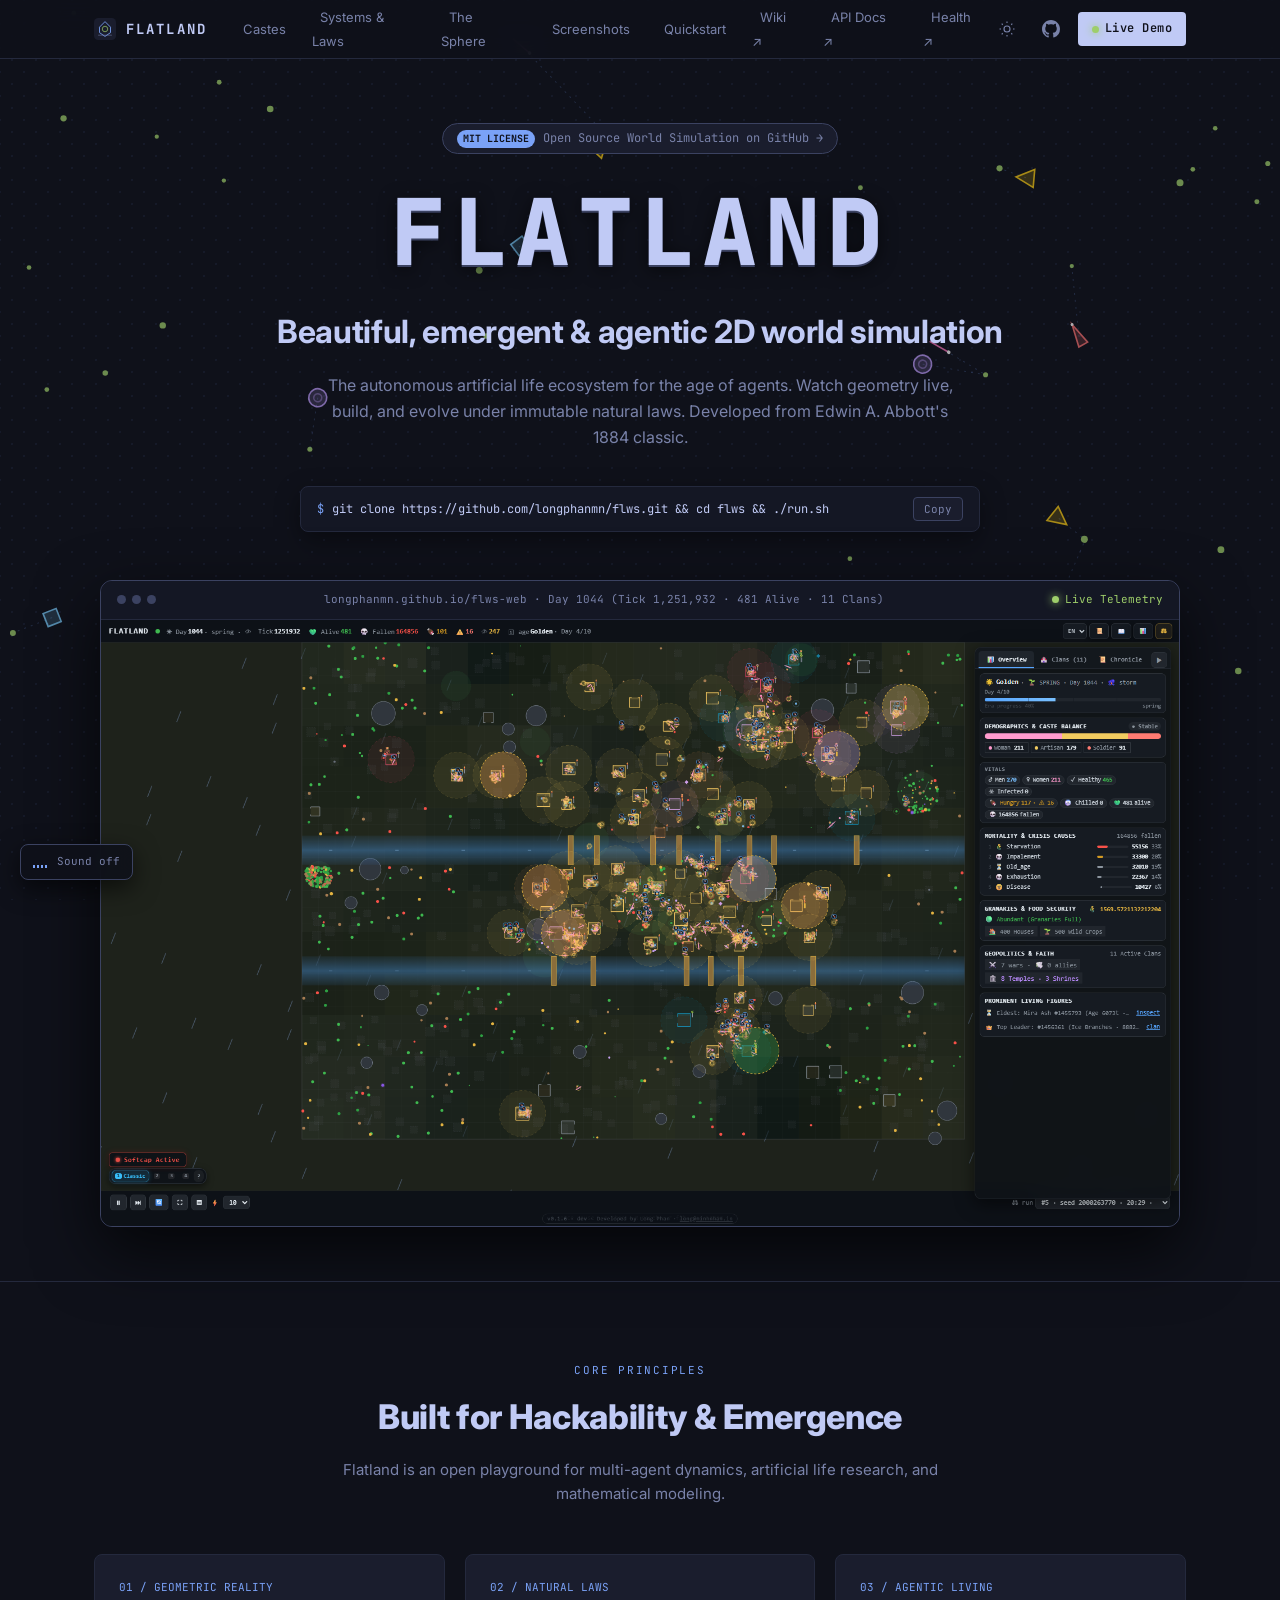
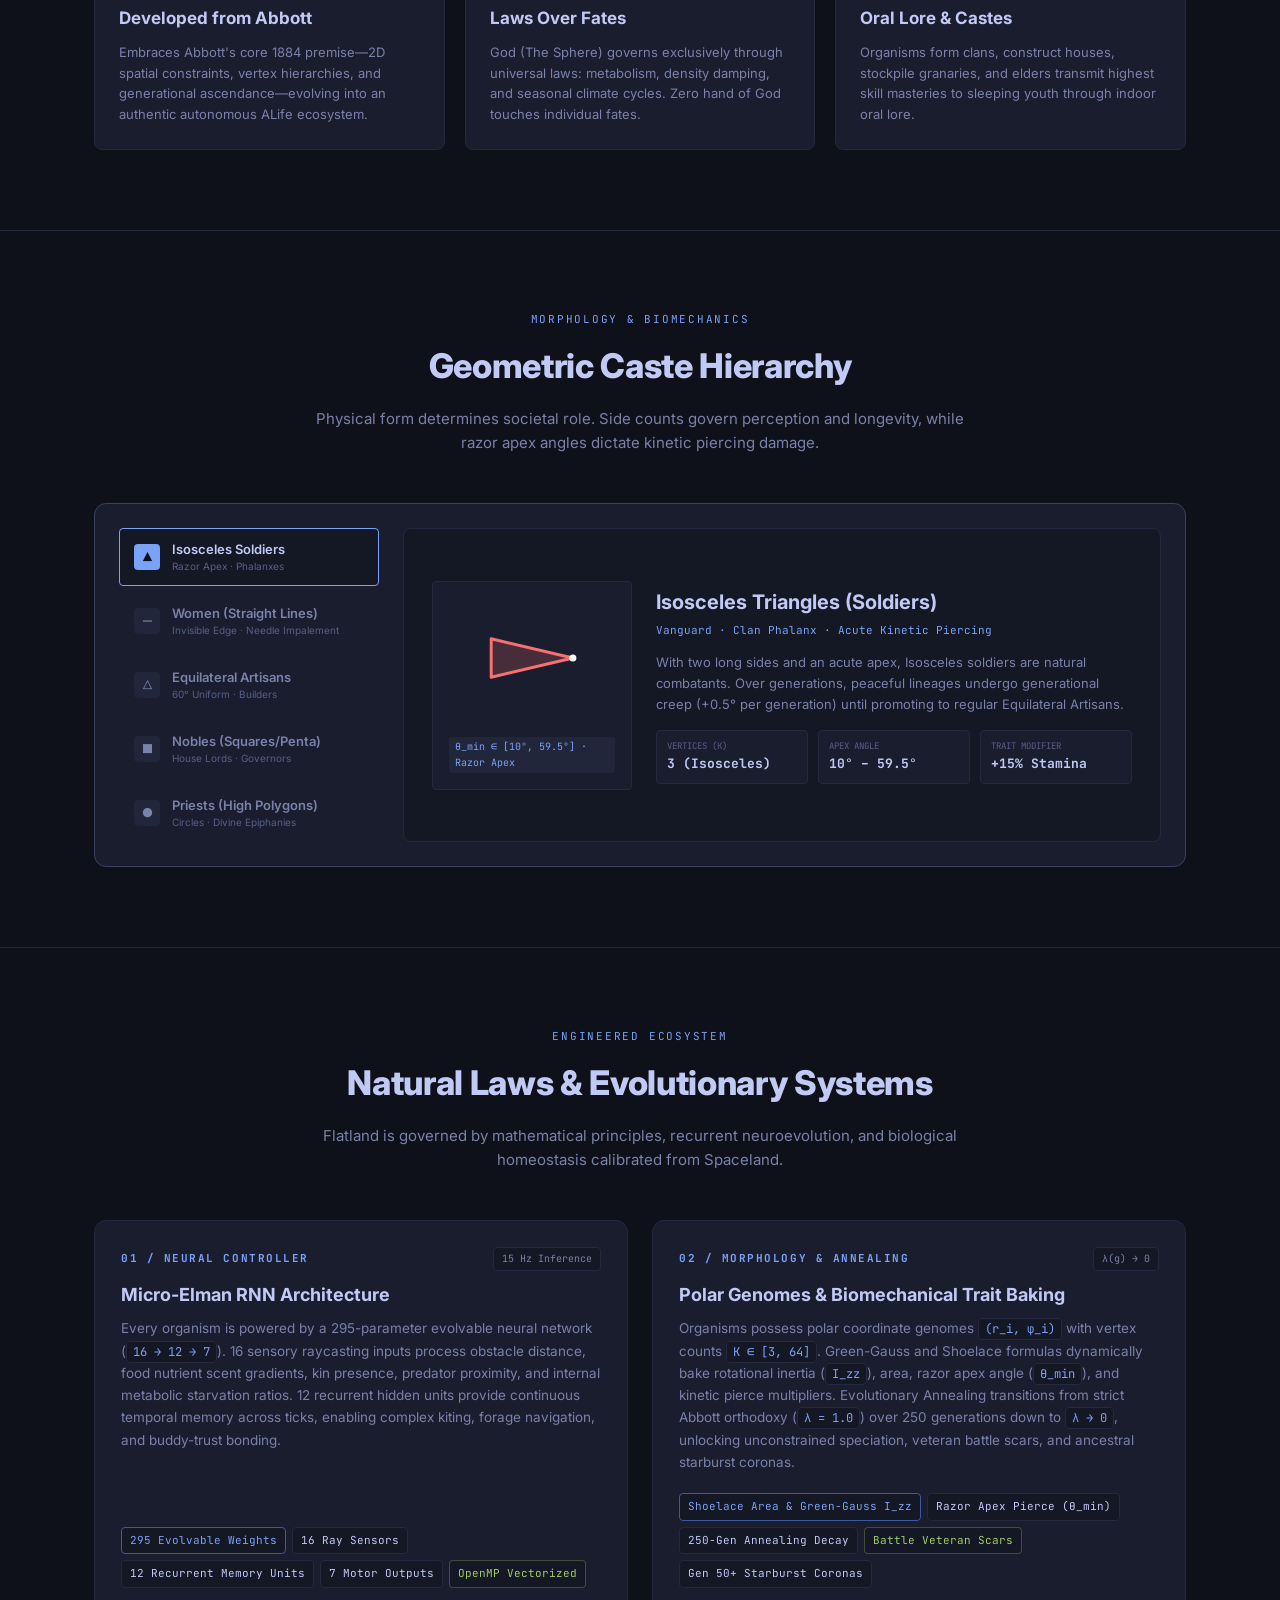
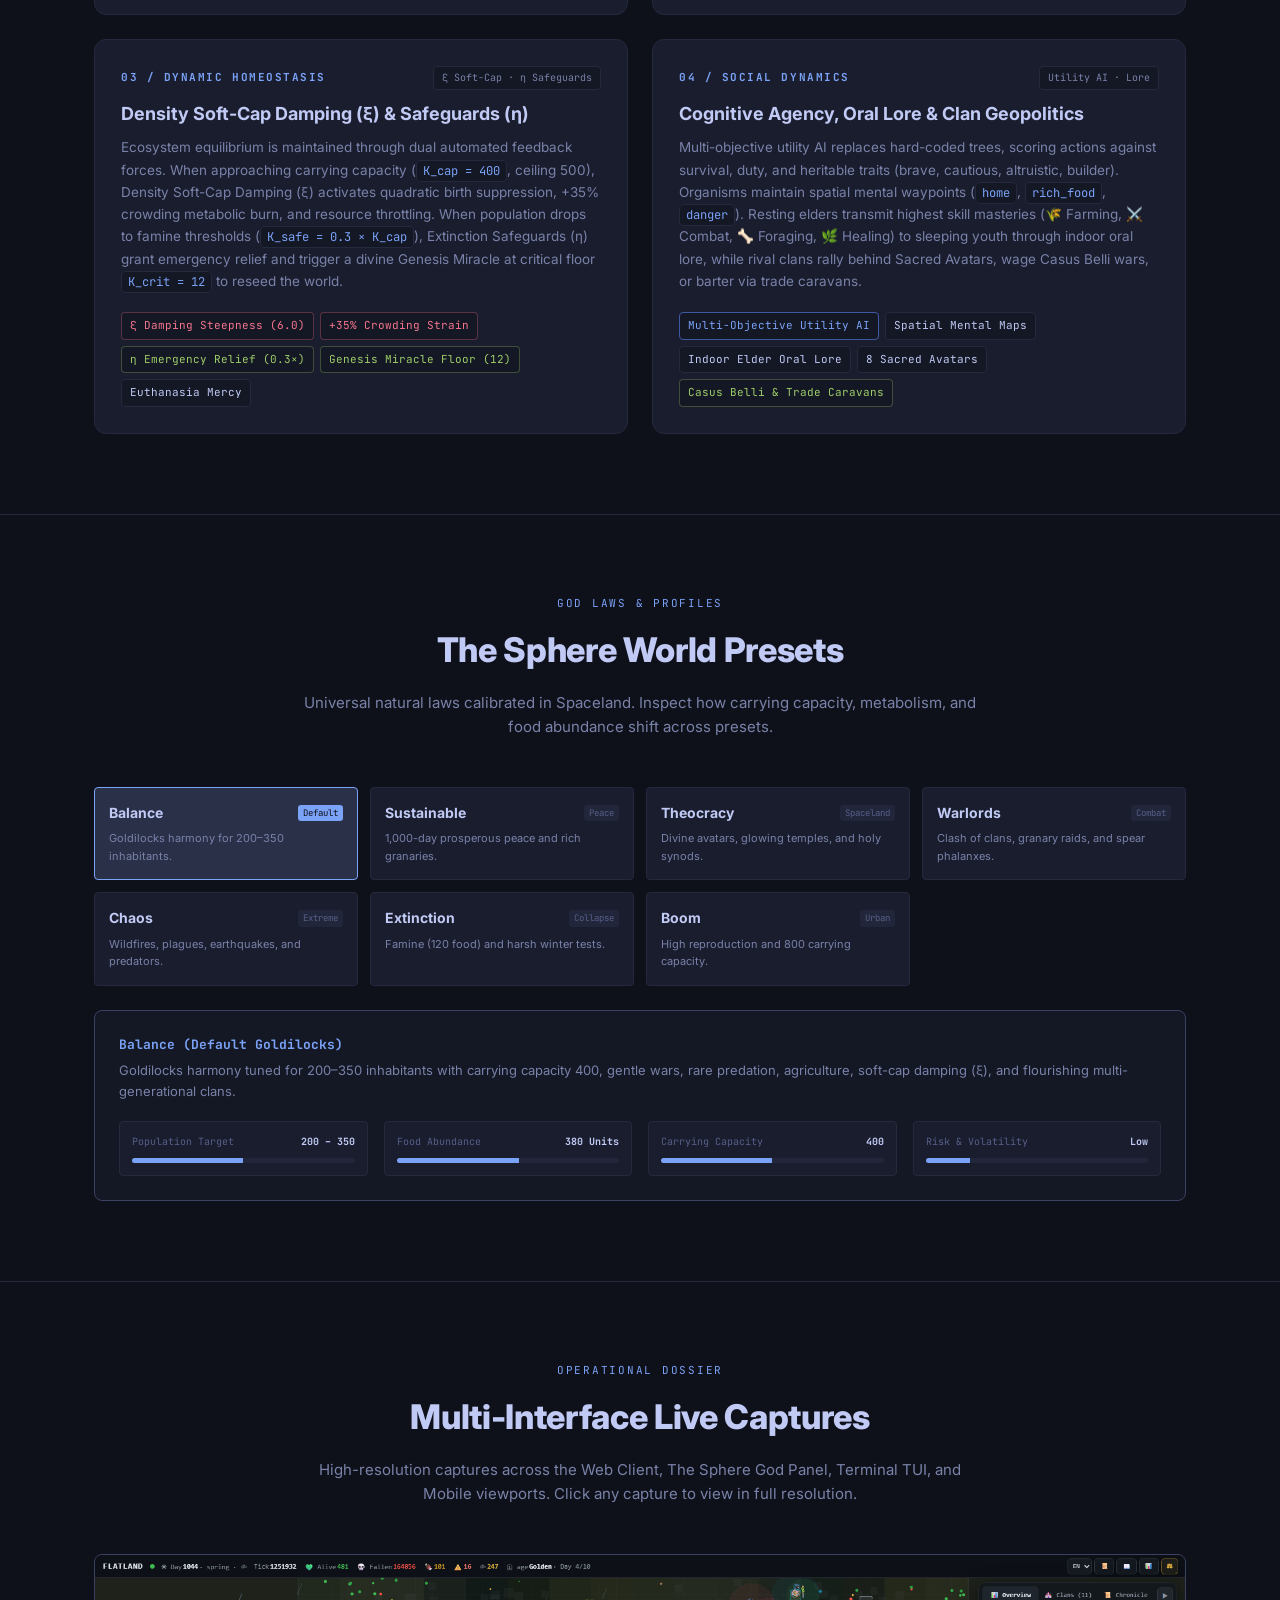
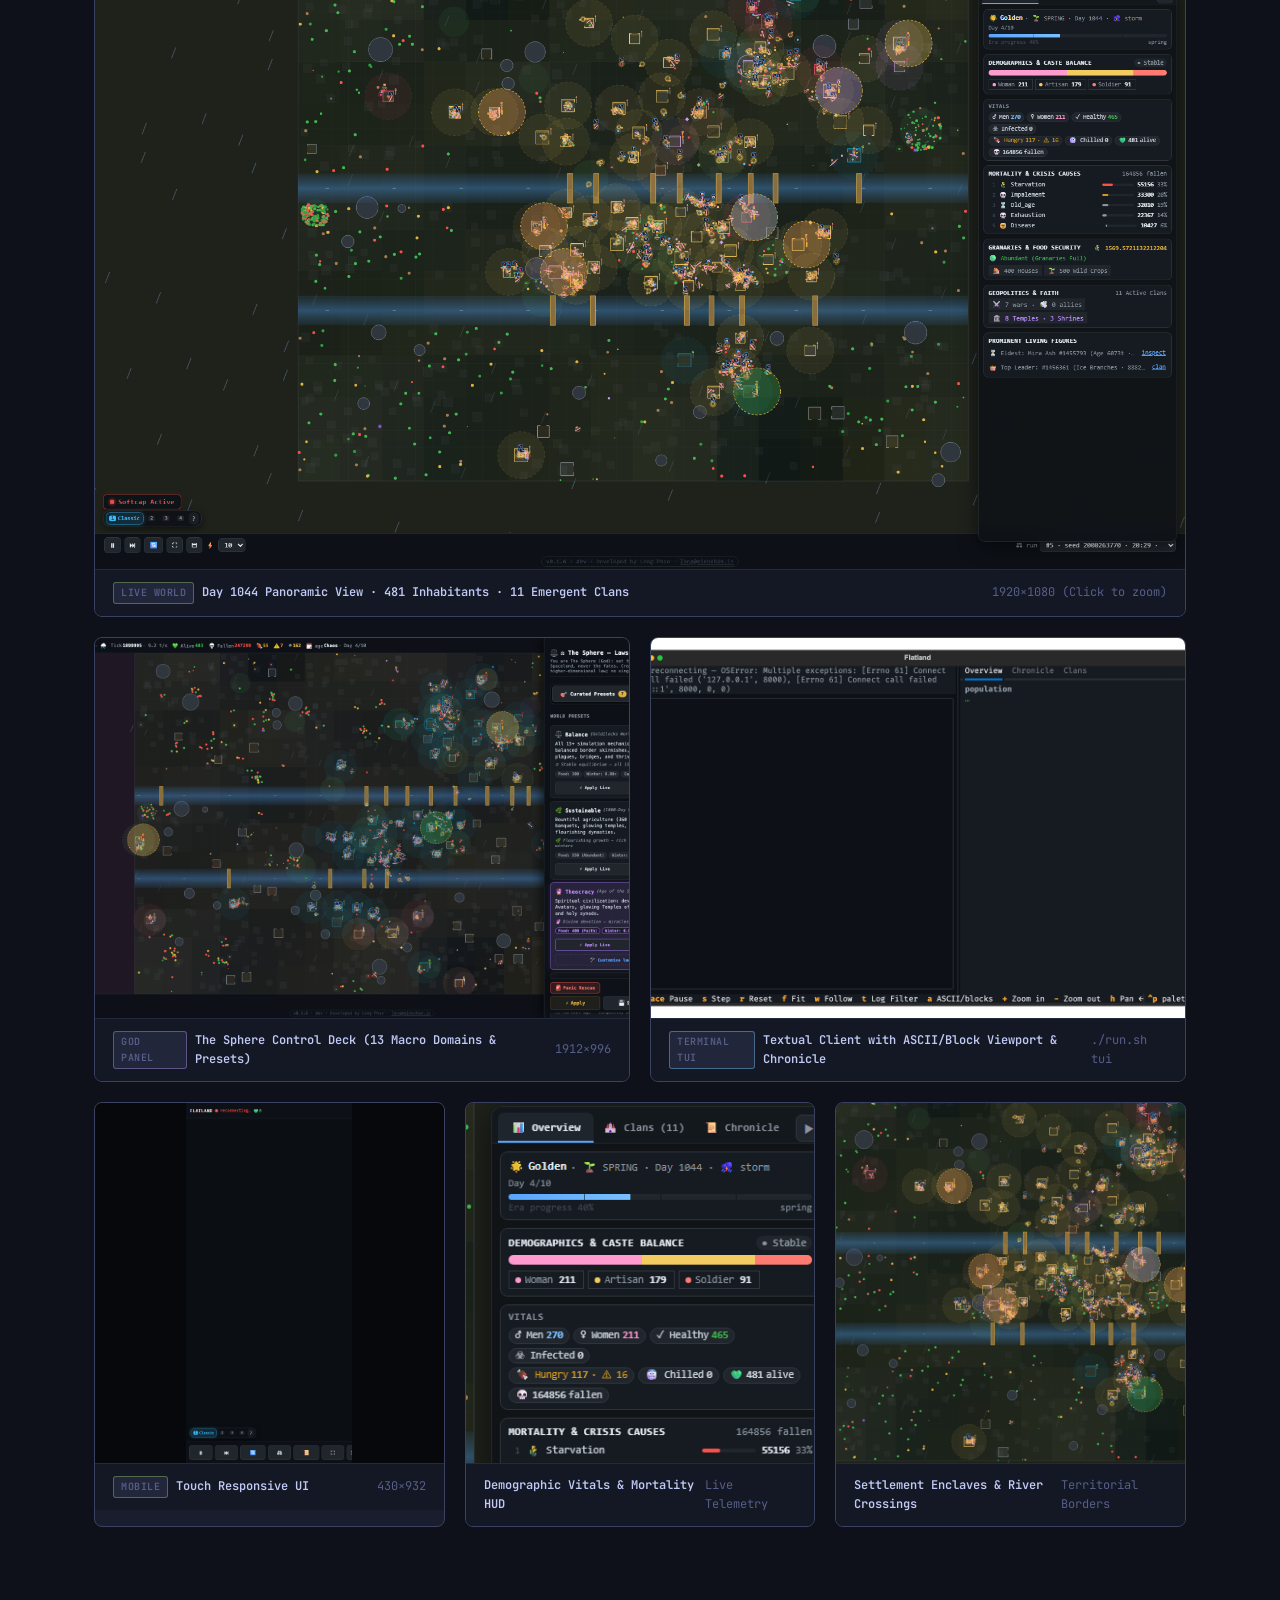
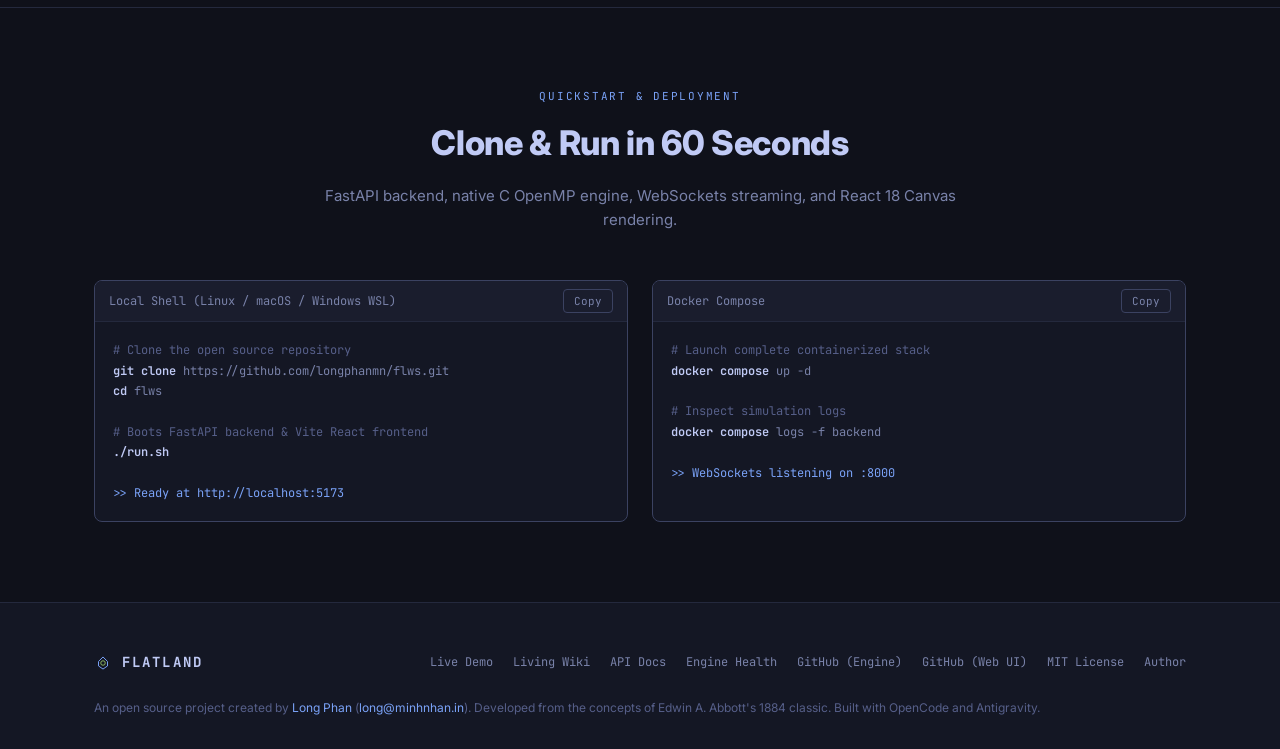
==== index.html @ 778ee099 "feat: initial commit for flws-page showcase landing page" ====
<!DOCTYPE html>
<html lang="en" data-theme="tokyo-night">
<head>
  <meta charset="UTF-8">
  <meta name="viewport" content="width=device-width, initial-scale=1.0, viewport-fit=cover">
  <meta name="theme-color" content="#0f111a">
  <title>Flatland — Beautiful, emergent & agentic 2D world simulation</title>

  <!-- SEO Meta Tags -->
  <meta name="description" content="Flatland is an open source 2D artificial life and world simulation inspired by Edwin A. Abbott's 1884 classic. Autonomous multi-agent societies, geometric caste evolution, neural micro-RNN raycasting, and immutable natural laws.">
  <meta name="keywords" content="Flatland, Open Source, Artificial Life, ALife, World Simulation, Multi-Agent Simulation, Micro-RNN, Autonomous Agents, Long Phan, Edwin Abbott">
  <link rel="canonical" href="https://longphanmn.github.io/flws-page/">

  <!-- Open Graph -->
  <meta property="og:type" content="website">
  <meta property="og:url" content="https://longphanmn.github.io/flws-page/">
  <meta property="og:title" content="Flatland — Beautiful, emergent & agentic 2D world simulation">
  <meta property="og:description" content="The autonomous 2D ecosystem for the age of agents. Geometry living and evolving under immutable natural laws.">
  <meta property="og:image" content="assets/images/screenshot_flatland.png">

  <!-- Twitter -->
  <meta name="twitter:card" content="summary_large_image">
  <meta name="twitter:title" content="Flatland — Beautiful, emergent & agentic 2D world simulation">
  <meta name="twitter:description" content="Open source 2D artificial life simulation inspired by Edwin A. Abbott's Flatland.">
  <meta name="twitter:image" content="assets/images/screenshot_flatland.png">

  <!-- Favicon & Fonts -->
  <link rel="icon" type="image/svg+xml" href="assets/images/icon.svg">
  <link rel="preconnect" href="https://fonts.googleapis.com">
  <link rel="preconnect" href="https://fonts.gstatic.com" crossorigin>
  <link href="https://fonts.googleapis.com/css2?family=Inter:wght@400;500;600;700;800;900&family=JetBrains+Mono:wght@400;500;600;700;800&display=swap" rel="stylesheet">

  <link rel="stylesheet" href="assets/css/style.css">
</head>
<body>
  <div class="pixel-bg"></div>
  <canvas id="bg-creatures-canvas" class="bg-creatures-canvas"></canvas>

  <!-- Toast for Theme Switcher -->
  <div id="theme-hint" class="theme-hint">Theme: Tokyo Night (Press T)</div>

  <!-- Top Navigation (Omarchy Style) -->
  <header class="site-header">
    <div class="container header-inner">
      <div class="header-left">
        <a href="#" class="brand-mark" aria-label="Flatland home">
          <svg viewBox="0 0 512 512" fill="none">
            <rect width="512" height="512" rx="96" fill="var(--surface)"/>
            <polygon points="256,84 384,212 384,340 256,428 128,340 128,212" stroke="var(--brand)" stroke-width="20" stroke-linejoin="round"/>
            <circle cx="256" cy="256" r="64" stroke="var(--accent-green)" stroke-width="16"/>
            <line x1="96" y1="400" x2="416" y2="400" stroke="var(--text-secondary)" stroke-width="12"/>
          </svg>
          <span>FLATLAND</span>
        </a>

        <ul class="nav-menu">
          <li><a href="#castes" class="nav-link">Castes</a></li>
          <li><a href="#systems" class="nav-link">Systems &amp; Laws</a></li>
          <li><a href="#sphere" class="nav-link">The Sphere</a></li>
          <li><a href="#gallery" class="nav-link">Screenshots</a></li>
          <li><a href="#quickstart" class="nav-link">Quickstart</a></li>
          <li><a href="wiki/" class="nav-link">Wiki ↗</a></li>
          <li><a href="https://longphanmn.github.io/flws-web/docs/" target="_blank" rel="noopener noreferrer" class="nav-link">API Docs ↗</a></li>
          <li><a href="health/" class="nav-link">Health ↗</a></li>
        </ul>
      </div>

      <div class="header-right">
        <!-- Theme Toggle Button (Key 'T') -->
        <button type="button" id="theme-toggle-btn" class="icon-btn" aria-label="Cycle Website Theme (Press T)" title="Cycle theme (Press T)">
          <svg width="18" height="18" viewBox="0 0 24 24" fill="none" stroke="currentColor" stroke-width="1.5">
            <path d="M12 2v2M12 20v2M4.93 4.93l1.41 1.41M17.66 17.66l1.41 1.41M2 12h2M20 12h2M6.34 17.66l-1.41 1.41M19.07 4.93l-1.41 1.41"/>
            <circle cx="12" cy="12" r="4"/>
          </svg>
        </button>

        <!-- GitHub Repo -->
        <a href="https://github.com/longphanmn/flws" target="_blank" rel="noopener noreferrer" class="icon-btn" aria-label="GitHub Repository" title="Star on GitHub">
          <svg width="18" height="18" viewBox="0 0 16 16" fill="currentColor">
            <path d="M8 0C3.58 0 0 3.58 0 8c0 3.54 2.29 6.53 5.47 7.59.4.07.55-.17.55-.38 0-.19-.01-.82-.01-1.49-2.01.37-2.53-.49-2.69-.94-.09-.23-.48-.94-.82-1.13-.28-.15-.68-.52-.01-.53.63-.01 1.08.58 1.23.82.72 1.21 1.87.87 2.33.66.07-.52.28-.87.51-1.07-1.78-.2-3.64-.89-3.64-3.95 0-.87.31-1.59.82-2.15-.08-.2-.36-1.02.08-2.12 0 0 .67-.21 2.2.82.64-.18 1.32-.27 2-.27.68 0 1.36.09 2 .27 1.53-1.04 2.2-.82 2.2-.82.44 1.1.16 1.92.08 2.12.51.56.82 1.27.82 2.15 0 3.07-1.87 3.75-3.65 3.95.29.25.54.73.54 1.48 0 1.07-.01 1.93-.01 2.2 0 .21.15.46.55.38A8.013 8.013 0 0016 8c0-4.42-3.58-8-8-8z"/>
          </svg>
        </a>

        <!-- Launch Live Demo CTA -->
        <a href="https://longphanmn.github.io/flws-web/" target="_blank" rel="noopener noreferrer" class="btn-primary">
          <span class="pulse-dot"></span>
          Live Demo
        </a>
      </div>
    </div>
  </header>

  <!-- Hero Section (Omarchy Center Retro Style) -->
  <section class="hero">
    <div class="container">
      <a href="https://github.com/longphanmn/flws" target="_blank" rel="noopener noreferrer" class="announcement-pill">
        <span class="pill-badge">MIT LICENSE</span>
        <span>Open Source World Simulation on GitHub &rarr;</span>
      </a>

      <!-- Big Pixel Wordmark Header -->
      <div class="wordmark-wrap">
        <div class="pixel-wordmark">FLATLAND</div>
      </div>

      <h1 class="hero-tagline">
        Beautiful, emergent &amp; agentic 2D world simulation
      </h1>

      <p class="hero-desc">
        The autonomous artificial life ecosystem for the age of agents. Watch geometry live, build, and evolve under immutable natural laws. Developed from Edwin A. Abbott's 1884 classic.
      </p>

      <!-- Quick Clone Terminal Box -->
      <div class="terminal-box" id="hero-cmd">
        <div class="terminal-cmd">
          <span class="terminal-prompt">$</span>
          <span>git clone https://github.com/longphanmn/flws.git &amp;&amp; cd flws &amp;&amp; ./run.sh</span>
        </div>
        <button class="copy-btn" data-copy="git clone https://github.com/longphanmn/flws.git && cd flws && ./run.sh">Copy</button>
      </div>

      <!-- Hero Viewport Frame: Live Simulation Screenshot -->
      <div class="viewport-frame" data-lightbox="assets/images/screenshot_flatland.png">
        <div class="viewport-bar">
          <div class="window-dots">
            <span></span>
            <span></span>
            <span></span>
          </div>
          <div class="viewport-url">longphanmn.github.io/flws-web · Day 1044 (Tick 1,251,932 · 481 Alive · 11 Clans)</div>
          <div class="viewport-status">
            <span class="pulse-dot"></span>
            <span>Live Telemetry</span>
          </div>
        </div>

        <div class="viewport-canvas-wrap" title="Click to view full 1920x1080 resolution">
          <img src="assets/images/screenshot_flatland.png" alt="Flatland Live World Simulation">
        </div>
      </div>
    </div>
  </section>

  <!-- Open Source Ethos & Design Philosophy -->
  <section class="section" id="overview">
    <div class="container">
      <div class="section-head">
        <div class="section-kicker">Core Principles</div>
        <h2 class="section-title">Built for Hackability &amp; Emergence</h2>
        <p class="section-desc">
          Flatland is an open playground for multi-agent dynamics, artificial life research, and mathematical modeling.
        </p>
      </div>

      <div class="grid-3">
        <div class="feature-box">
          <div class="feature-tag">01 / GEOMETRIC REALITY</div>
          <h3 class="feature-title">Developed from Abbott</h3>
          <p class="feature-text">
            Embraces Abbott's core 1884 premise—2D spatial constraints, vertex hierarchies, and generational ascendance—evolving into an authentic autonomous ALife ecosystem.
          </p>
        </div>

        <div class="feature-box">
          <div class="feature-tag">02 / NATURAL LAWS</div>
          <h3 class="feature-title">Laws Over Fates</h3>
          <p class="feature-text">
            God (The Sphere) governs exclusively through universal laws: metabolism, density damping, and seasonal climate cycles. Zero hand of God touches individual fates.
          </p>
        </div>

        <div class="feature-box">
          <div class="feature-tag">03 / AGENTIC LIVING</div>
          <h3 class="feature-title">Oral Lore &amp; Castes</h3>
          <p class="feature-text">
            Organisms form clans, construct houses, stockpile granaries, and elders transmit highest skill masteries to sleeping youth through indoor oral lore.
          </p>
        </div>
      </div>
    </div>
  </section>

  <!-- Geometric Caste Hierarchy Explorer -->
  <section class="section" id="castes">
    <div class="container">
      <div class="section-head">
        <div class="section-kicker">Morphology &amp; Biomechanics</div>
        <h2 class="section-title">Geometric Caste Hierarchy</h2>
        <p class="section-desc">
          Physical form determines societal role. Side counts govern perception and longevity, while razor apex angles dictate kinetic piercing damage.
        </p>
      </div>

      <div class="caste-panel">
        <div class="caste-list">
          <button class="caste-btn active" data-caste="soldier">
            <span class="caste-glyph">▲</span>
            <div>
              <span class="caste-name">Isosceles Soldiers</span>
              <span class="caste-sub">Razor Apex · Phalanxes</span>
            </div>
          </button>

          <button class="caste-btn" data-caste="woman">
            <span class="caste-glyph">—</span>
            <div>
              <span class="caste-name">Women (Straight Lines)</span>
              <span class="caste-sub">Invisible Edge · Needle Impalement</span>
            </div>
          </button>

          <button class="caste-btn" data-caste="artisan">
            <span class="caste-glyph">△</span>
            <div>
              <span class="caste-name">Equilateral Artisans</span>
              <span class="caste-sub">60° Uniform · Builders</span>
            </div>
          </button>

          <button class="caste-btn" data-caste="noble">
            <span class="caste-glyph">■</span>
            <div>
              <span class="caste-name">Nobles (Squares/Penta)</span>
              <span class="caste-sub">House Lords · Governors</span>
            </div>
          </button>

          <button class="caste-btn" data-caste="priest">
            <span class="caste-glyph">●</span>
            <div>
              <span class="caste-name">Priests (High Polygons)</span>
              <span class="caste-sub">Circles · Divine Epiphanies</span>
            </div>
          </button>
        </div>

        <div class="caste-card">
          <div class="caste-shape">
            <div id="caste-svg-glyph">
              <svg viewBox="0 0 100 100" width="120" height="120">
                <polygon points="84,50 16,34 16,66" fill="rgba(248, 113, 113, 0.2)" stroke="#f87171" stroke-width="2.5" stroke-linejoin="round"/>
                <circle cx="84" cy="50" r="3" fill="#ffffff"/>
              </svg>
            </div>
            <span class="caste-math" id="caste-math-badge">θ_min ∈ [10°, 59.5°] · Razor Apex</span>
          </div>

          <div>
            <h3 class="caste-heading" id="caste-heading">Isosceles Triangles (Soldiers)</h3>
            <div class="caste-role" id="caste-role">Vanguard · Clan Phalanx · Acute Kinetic Piercing</div>
            <p class="caste-bio" id="caste-bio">
              With two long sides and an acute apex, Isosceles soldiers are natural combatants. Over generations, peaceful lineages undergo generational creep (+0.5° per generation) until promoting to regular Equilateral Artisans.
            </p>

            <div class="caste-stats">
              <div class="caste-stat-pill">
                <div class="caste-stat-lbl">Vertices (K)</div>
                <div class="caste-stat-val" id="metric-sides">3 (Isosceles)</div>
              </div>
              <div class="caste-stat-pill">
                <div class="caste-stat-lbl">Apex Angle</div>
                <div class="caste-stat-val" id="metric-apex">10° – 59.5°</div>
              </div>
              <div class="caste-stat-pill">
                <div class="caste-stat-lbl">Trait Modifier</div>
                <div class="caste-stat-val" id="metric-life">+15% Stamina</div>
              </div>
            </div>
          </div>
        </div>
      </div>
    </div>
  </section>

  <!-- Natural Laws & Evolutionary Systems Architecture (god-laws.md) -->
  <section class="section" id="systems">
    <div class="container">
      <div class="section-head">
        <div class="section-kicker">Engineered Ecosystem</div>
        <h2 class="section-title">Natural Laws &amp; Evolutionary Systems</h2>
        <p class="section-desc">
          Flatland is governed by mathematical principles, recurrent neuroevolution, and biological homeostasis calibrated from Spaceland.
        </p>
      </div>

      <div class="systems-grid">
        <!-- 01: Micro-Elman RNN Neural Architecture -->
        <div class="system-card">
          <div>
            <div class="system-card-top">
              <span class="system-card-tag">01 / NEURAL CONTROLLER</span>
              <span class="system-card-badge">15 Hz Inference</span>
            </div>
            <h3 class="system-card-title">Micro-Elman RNN Architecture</h3>
            <p class="system-card-desc">
              Every organism is powered by a 295-parameter evolvable neural network (<span class="code-inline">16 &rarr; 12 &rarr; 7</span>). 16 sensory raycasting inputs process obstacle distance, food nutrient scent gradients, kin presence, predator proximity, and internal metabolic starvation ratios. 12 recurrent hidden units provide continuous temporal memory across ticks, enabling complex kiting, forage navigation, and buddy-trust bonding.
            </p>
          </div>
          <div class="system-pills">
            <span class="system-pill accent">295 Evolvable Weights</span>
            <span class="system-pill">16 Ray Sensors</span>
            <span class="system-pill">12 Recurrent Memory Units</span>
            <span class="system-pill">7 Motor Outputs</span>
            <span class="system-pill green">OpenMP Vectorized</span>
          </div>
        </div>

        <!-- 02: Polar Morphology & Evolutionary Annealing -->
        <div class="system-card">
          <div>
            <div class="system-card-top">
              <span class="system-card-tag">02 / MORPHOLOGY &amp; ANNEALING</span>
              <span class="system-card-badge">&lambda;(g) &rarr; 0</span>
            </div>
            <h3 class="system-card-title">Polar Genomes &amp; Biomechanical Trait Baking</h3>
            <p class="system-card-desc">
              Organisms possess polar coordinate genomes <span class="code-inline">(r_i, &phi;_i)</span> with vertex counts <span class="code-inline">K &isin; [3, 64]</span>. Green-Gauss and Shoelace formulas dynamically bake rotational inertia (<span class="code-inline">I_zz</span>), area, razor apex angle (<span class="code-inline">&theta;_min</span>), and kinetic pierce multipliers. Evolutionary Annealing transitions from strict Abbott orthodoxy (<span class="code-inline">&lambda; = 1.0</span>) over 250 generations down to <span class="code-inline">&lambda; &rarr; 0</span>, unlocking unconstrained speciation, veteran battle scars, and ancestral starburst coronas.
            </p>
          </div>
          <div class="system-pills">
            <span class="system-pill accent">Shoelace Area &amp; Green-Gauss I_zz</span>
            <span class="system-pill">Razor Apex Pierce (&theta;_min)</span>
            <span class="system-pill">250-Gen Annealing Decay</span>
            <span class="system-pill green">Battle Veteran Scars</span>
            <span class="system-pill">Gen 50+ Starburst Coronas</span>
          </div>
        </div>

        <!-- 03: Density Soft-Cap Damping & Extinction Safeguards -->
        <div class="system-card">
          <div>
            <div class="system-card-top">
              <span class="system-card-tag">03 / DYNAMIC HOMEOSTASIS</span>
              <span class="system-card-badge">&xi; Soft-Cap &middot; &eta; Safeguards</span>
            </div>
            <h3 class="system-card-title">Density Soft-Cap Damping (&xi;) &amp; Safeguards (&eta;)</h3>
            <p class="system-card-desc">
              Ecosystem equilibrium is maintained through dual automated feedback forces. When approaching carrying capacity (<span class="code-inline">K_cap = 400</span>, ceiling 500), Density Soft-Cap Damping (&xi;) activates quadratic birth suppression, +35% crowding metabolic burn, and resource throttling. When population drops to famine thresholds (<span class="code-inline">K_safe = 0.3 &times; K_cap</span>), Extinction Safeguards (&eta;) grant emergency relief and trigger a divine Genesis Miracle at critical floor <span class="code-inline">K_crit = 12</span> to reseed the world.
            </p>
          </div>
          <div class="system-pills">
            <span class="system-pill red">&xi; Damping Steepness (6.0)</span>
            <span class="system-pill red">+35% Crowding Strain</span>
            <span class="system-pill green">&eta; Emergency Relief (0.3&times;)</span>
            <span class="system-pill green">Genesis Miracle Floor (12)</span>
            <span class="system-pill">Euthanasia Mercy</span>
          </div>
        </div>

        <!-- 04: Cognitive Agency, Living Lore & Sacred Avatars -->
        <div class="system-card">
          <div>
            <div class="system-card-top">
              <span class="system-card-tag">04 / SOCIAL DYNAMICS</span>
              <span class="system-card-badge">Utility AI &middot; Lore</span>
            </div>
            <h3 class="system-card-title">Cognitive Agency, Oral Lore &amp; Clan Geopolitics</h3>
            <p class="system-card-desc">
              Multi-objective utility AI replaces hard-coded trees, scoring actions against survival, duty, and heritable traits (brave, cautious, altruistic, builder). Organisms maintain spatial mental waypoints (<span class="code-inline">home</span>, <span class="code-inline">rich_food</span>, <span class="code-inline">danger</span>). Resting elders transmit highest skill masteries (🌾 Farming, ⚔️ Combat, 🦴 Foraging, 🌿 Healing) to sleeping youth through indoor oral lore, while rival clans rally behind Sacred Avatars, wage Casus Belli wars, or barter via trade caravans.
            </p>
          </div>
          <div class="system-pills">
            <span class="system-pill accent">Multi-Objective Utility AI</span>
            <span class="system-pill">Spatial Mental Maps</span>
            <span class="system-pill">Indoor Elder Oral Lore</span>
            <span class="system-pill">8 Sacred Avatars</span>
            <span class="system-pill green">Casus Belli &amp; Trade Caravans</span>
          </div>
        </div>
      </div>
    </div>
  </section>

  <!-- The Sphere Presets Explorer -->
  <section class="section" id="sphere">
    <div class="container">
      <div class="section-head">
        <div class="section-kicker">God Laws &amp; Profiles</div>
        <h2 class="section-title">The Sphere World Presets</h2>
        <p class="section-desc">
          Universal natural laws calibrated in Spaceland. Inspect how carrying capacity, metabolism, and food abundance shift across presets.
        </p>
      </div>

      <div class="presets-grid">
        <div class="preset-chip active" data-preset="balance">
          <div class="preset-top">
            <span class="preset-title">Balance</span>
            <span class="preset-tag">Default</span>
          </div>
          <div class="preset-desc-short">Goldilocks harmony for 200–350 inhabitants.</div>
        </div>

        <div class="preset-chip" data-preset="sustainable">
          <div class="preset-top">
            <span class="preset-title">Sustainable</span>
            <span class="preset-tag">Peace</span>
          </div>
          <div class="preset-desc-short">1,000-day prosperous peace and rich granaries.</div>
        </div>

        <div class="preset-chip" data-preset="theocracy">
          <div class="preset-top">
            <span class="preset-title">Theocracy</span>
            <span class="preset-tag">Spaceland</span>
          </div>
          <div class="preset-desc-short">Divine avatars, glowing temples, and holy synods.</div>
        </div>

        <div class="preset-chip" data-preset="warlords">
          <div class="preset-top">
            <span class="preset-title">Warlords</span>
            <span class="preset-tag">Combat</span>
          </div>
          <div class="preset-desc-short">Clash of clans, granary raids, and spear phalanxes.</div>
        </div>

        <div class="preset-chip" data-preset="chaos">
          <div class="preset-top">
            <span class="preset-title">Chaos</span>
            <span class="preset-tag">Extreme</span>
          </div>
          <div class="preset-desc-short">Wildfires, plagues, earthquakes, and predators.</div>
        </div>

        <div class="preset-chip" data-preset="extinction">
          <div class="preset-top">
            <span class="preset-title">Extinction</span>
            <span class="preset-tag">Collapse</span>
          </div>
          <div class="preset-desc-short">Famine (120 food) and harsh winter tests.</div>
        </div>

        <div class="preset-chip" data-preset="boom">
          <div class="preset-top">
            <span class="preset-title">Boom</span>
            <span class="preset-tag">Urban</span>
          </div>
          <div class="preset-desc-short">High reproduction and 800 carrying capacity.</div>
        </div>
      </div>

      <div class="preset-dashboard">
        <div class="preset-dash-title" id="dash-preset-title">Balance (Default Goldilocks)</div>
        <p class="preset-dash-desc" id="dash-preset-desc">
          Goldilocks harmony tuned for 200–350 inhabitants with carrying capacity 400, gentle wars, rare predation, agriculture, soft-cap damping (&xi;), and flourishing multi-generational clans.
        </p>

        <div class="dash-meters">
          <div class="dash-meter">
            <div class="dash-meter-lbl">
              <span>Population Target</span>
              <span class="dash-meter-val" id="val-pop">200 – 350</span>
            </div>
            <div class="dash-track">
              <div class="dash-fill" id="bar-pop" style="width: 50%;"></div>
            </div>
          </div>

          <div class="dash-meter">
            <div class="dash-meter-lbl">
              <span>Food Abundance</span>
              <span class="dash-meter-val" id="val-food">380 Units</span>
            </div>
            <div class="dash-track">
              <div class="dash-fill" id="bar-food" style="width: 55%;"></div>
            </div>
          </div>

          <div class="dash-meter">
            <div class="dash-meter-lbl">
              <span>Carrying Capacity</span>
              <span class="dash-meter-val" id="val-cap">400</span>
            </div>
            <div class="dash-track">
              <div class="dash-fill" id="bar-cap" style="width: 50%;"></div>
            </div>
          </div>

          <div class="dash-meter">
            <div class="dash-meter-lbl">
              <span>Risk &amp; Volatility</span>
              <span class="dash-meter-val" id="val-risk">Low</span>
            </div>
            <div class="dash-track">
              <div class="dash-fill" id="bar-risk" style="width: 20%;"></div>
            </div>
          </div>
        </div>
      </div>
    </div>
  </section>

  <!-- Screenshots Gallery Section -->
  <section class="section" id="gallery">
    <div class="container">
      <div class="section-head">
        <div class="section-kicker">Operational Dossier</div>
        <h2 class="section-title">Multi-Interface Live Captures</h2>
        <p class="section-desc">
          High-resolution captures across the Web Client, The Sphere God Panel, Terminal TUI, and Mobile viewports. Click any capture to view in full resolution.
        </p>
      </div>

      <!-- Featured Panoramic View -->
      <div class="gallery-featured">
        <div class="gallery-card" data-lightbox="assets/images/screenshot_flatland.png">
          <img src="assets/images/screenshot_flatland.png" alt="Panoramic World View">
          <div class="gallery-card-foot">
            <span><span class="gallery-badge live">Live World</span> Day 1044 Panoramic View · 481 Inhabitants · 11 Emergent Clans</span>
            <span>1920&times;1080 (Click to zoom)</span>
          </div>
        </div>
      </div>

      <!-- Two Flagship Consoles: God Panel & Terminal TUI -->
      <div class="gallery-grid">
        <div class="gallery-card" data-lightbox="assets/images/screenshot_god_panel.png">
          <img src="assets/images/screenshot_god_panel.png" alt="The Sphere God Panel Control Deck">
          <div class="gallery-card-foot">
            <span><span class="gallery-badge god">God Panel</span> The Sphere Control Deck (13 Macro Domains &amp; Presets)</span>
            <span>1912&times;996</span>
          </div>
        </div>

        <div class="gallery-card" data-lightbox="assets/images/screenshot_tui.png">
          <img src="assets/images/screenshot_tui.png" alt="Terminal TUI Dashboard">
          <div class="gallery-card-foot">
            <span><span class="gallery-badge tui">Terminal TUI</span> Textual Client with ASCII/Block Viewport &amp; Chronicle</span>
            <span>./run.sh tui</span>
          </div>
        </div>
      </div>

      <!-- Three Detail Views: Mobile Touch, Telemetry HUD & Settlements -->
      <div class="gallery-trio">
        <div class="gallery-card mobile-card" data-lightbox="assets/images/screenshot_mobile.png">
          <img src="assets/images/screenshot_mobile.png" alt="Mobile Responsive Touch Client">
          <div class="gallery-card-foot">
            <span><span class="gallery-badge live">Mobile</span> Touch Responsive UI</span>
            <span>430&times;932</span>
          </div>
        </div>

        <div class="gallery-card" data-lightbox="assets/images/screenshot_telemetry.png">
          <img src="assets/images/screenshot_telemetry.png" alt="HUD Telemetry Panel">
          <div class="gallery-card-foot">
            <span>Demographic Vitals &amp; Mortality HUD</span>
            <span>Live Telemetry</span>
          </div>
        </div>

        <div class="gallery-card" data-lightbox="assets/images/screenshot_crop.png">
          <img src="assets/images/screenshot_crop.png" alt="Macro Clan Settlements">
          <div class="gallery-card-foot">
            <span>Settlement Enclaves &amp; River Crossings</span>
            <span>Territorial Borders</span>
          </div>
        </div>
      </div>
    </div>
  </section>

  <!-- Quickstart & Stack Setup -->
  <section class="section" id="quickstart">
    <div class="container">
      <div class="section-head">
        <div class="section-kicker">Quickstart &amp; Deployment</div>
        <h2 class="section-title">Clone &amp; Run in 60 Seconds</h2>
        <p class="section-desc">
          FastAPI backend, native C OpenMP engine, WebSockets streaming, and React 18 Canvas rendering.
        </p>
      </div>

      <div class="quickstart-grid">
        <!-- Native Run -->
        <div class="code-window">
          <div class="code-window-bar">
            <span>Local Shell (Linux / macOS / Windows WSL)</span>
            <button class="copy-btn" data-copy="git clone https://github.com/longphanmn/flws.git&#10;cd flws&#10;./run.sh">Copy</button>
          </div>
          <div class="code-body">
            <span class="cmt"># Clone the open source repository</span><br>
            <span class="cmd">git clone</span> https://github.com/longphanmn/flws.git<br>
            <span class="cmd">cd</span> flws<br><br>
            <span class="cmt"># Boots FastAPI backend &amp; Vite React frontend</span><br>
            <span class="cmd">./run.sh</span><br><br>
            <span class="hl">&gt;&gt; Ready at http://localhost:5173</span>
          </div>
        </div>

        <!-- Docker Compose -->
        <div class="code-window">
          <div class="code-window-bar">
            <span>Docker Compose</span>
            <button class="copy-btn" data-copy="docker compose up -d">Copy</button>
          </div>
          <div class="code-body">
            <span class="cmt"># Launch complete containerized stack</span><br>
            <span class="cmd">docker compose</span> up -d<br><br>
            <span class="cmt"># Inspect simulation logs</span><br>
            <span class="cmd">docker compose</span> logs -f backend<br><br>
            <span class="hl">&gt;&gt; WebSockets listening on :8000</span>
          </div>
        </div>
      </div>
    </div>
  </section>

  <!-- Ambient Sound Player Badge (Omarchy Style) -->
  <div class="omarchy-audio-badge" id="audio-badge" title="Toggle ambient drone sound">
    <div class="sound-bars">
      <span class="sound-bar"></span>
      <span class="sound-bar"></span>
      <span class="sound-bar"></span>
      <span class="sound-bar"></span>
    </div>
    <span id="audio-text">Sound off</span>
  </div>

  <!-- Minimal Footer -->
  <footer class="site-footer">
    <div class="container">
      <div class="footer-top">
        <a href="#" class="brand-mark">
          <svg viewBox="0 0 512 512" fill="none" style="width: 18px; height: 18px;">
            <polygon points="256,84 384,212 384,340 256,428 128,340 128,212" stroke="var(--brand)" stroke-width="28" stroke-linejoin="round"/>
            <circle cx="256" cy="256" r="64" stroke="var(--accent-green)" stroke-width="24"/>
          </svg>
          <span>Flatland</span>
        </a>

        <ul class="footer-links">
          <li><a href="https://longphanmn.github.io/flws-web/" target="_blank" rel="noopener noreferrer">Live Demo</a></li>
          <li><a href="wiki/" target="_blank" rel="noopener noreferrer">Living Wiki</a></li>
          <li><a href="https://longphanmn.github.io/flws-web/docs/" target="_blank" rel="noopener noreferrer">API Docs</a></li>
          <li><a href="health/" target="_blank" rel="noopener noreferrer">Engine Health</a></li>
          <li><a href="https://github.com/longphanmn/flws" target="_blank" rel="noopener noreferrer">GitHub (Engine)</a></li>
          <li><a href="https://github.com/longphanmn/flws-web" target="_blank" rel="noopener noreferrer">GitHub (Web UI)</a></li>
          <li><a href="https://github.com/longphanmn/flws/blob/main/LICENSE" target="_blank" rel="noopener noreferrer">MIT License</a></li>
          <li><a href="https://minhnhan.in/?lang=en" target="_blank" rel="noopener noreferrer">Author</a></li>
        </ul>
      </div>

      <div class="footer-credit">
        An open source project created by <a href="https://minhnhan.in/?lang=en" target="_blank" rel="noopener noreferrer">Long Phan</a> (<a href="mailto:long@minhnhan.in">long@minhnhan.in</a>). Developed from the concepts of Edwin A. Abbott's 1884 classic. Built with OpenCode and Antigravity.
      </div>
    </div>
  </footer>

  <!-- Lightbox Modal -->
  <div class="modal" id="lightbox-modal">
    <div class="modal-content">
      <button class="modal-close" aria-label="Close Lightbox">&times;</button>
      <img src="" alt="Enlarged Simulation Screenshot" id="lightbox-img">
    </div>
  </div>

  <script src="assets/js/app.js"></script>
</body>
</html>
---- assets/css/style.css ----
/* ==========================================================================
   FLATLAND — 2D Autonomous World Simulation
   Theme inspired by Omarchy (Beautiful, fun & agentic)
   Open-Source ALife Ecosystem
   ========================================================================== */

:root, [data-theme="tokyo-night"] {
  --bg: #0f111a;
  --bg-subtle: #141724;
  --surface: #1a1d2d;
  --surface-hover: #22263a;
  --surface-active: #2a3048;
  --border-subtle: #24293d;
  --border-strong: #3b4261;
  --text: #c0caf5;
  --text-secondary: #7982a9;
  --text-muted: #565f89;
  --brand: #7aa2f7;
  --brand-dim: #3d59a1;
  --primary: #c0caf5;
  --primary-foreground: #0f111a;
  --accent-green: #9ece6a;
  --accent-red: #f7768e;
  --accent-yellow: #e0af68;
  --accent-cyan: #7dcfff;
  --accent-purple: #bb9af7;
  --font-sans: "Inter", -apple-system, BlinkMacSystemFont, "Segoe UI", Roboto, sans-serif;
  --font-mono: "JetBrains Mono", "SF Mono", Consolas, Menlo, monospace;
  --radius-sm: 4px;
  --radius-md: 8px;
  --radius-lg: 12px;
  --radius-xl: 16px;
  --dither-color: rgba(122, 162, 247, 0.08);
}

[data-theme="hackerman"] {
  --bg: #050a07;
  --bg-subtle: #08120c;
  --surface: #0e1c14;
  --surface-hover: #14281d;
  --surface-active: #1a3426;
  --border-subtle: rgba(104, 255, 155, 0.15);
  --border-strong: rgba(104, 255, 155, 0.38);
  --text: #d9ffe5;
  --text-secondary: #8bb899;
  --text-muted: #4e7359;
  --brand: #68ff9b;
  --brand-dim: #2f8a4f;
  --primary: #68ff9b;
  --primary-foreground: #020905;
  --accent-green: #68ff9b;
  --accent-red: #ff7b72;
  --accent-yellow: #facc15;
  --accent-cyan: #38bdf8;
  --accent-purple: #c084fc;
  --dither-color: rgba(104, 255, 155, 0.08);
}

[data-theme="nord"] {
  --bg: #14171e;
  --bg-subtle: #1a1e27;
  --surface: #222733;
  --surface-hover: #29303f;
  --surface-active: #323b4d;
  --border-subtle: #2e3440;
  --border-strong: #434c5e;
  --text: #eceff4;
  --text-secondary: #d8dee9;
  --text-muted: #616e88;
  --brand: #88c0d0;
  --brand-dim: #5e81ac;
  --primary: #88c0d0;
  --primary-foreground: #14171e;
  --accent-green: #a3be8c;
  --accent-red: #bf616a;
  --accent-yellow: #ebcb8b;
  --accent-cyan: #8fbcbb;
  --accent-purple: #b48ead;
  --dither-color: rgba(136, 192, 208, 0.08);
}

[data-theme="retro"] {
  --bg: #191716;
  --bg-subtle: #201e1c;
  --surface: #2a2624;
  --surface-hover: #36312e;
  --surface-active: #453e3a;
  --border-subtle: #3a3430;
  --border-strong: #524a44;
  --text: #f2e9e1;
  --text-secondary: #c9b9af;
  --text-muted: #7c726a;
  --brand: #fabd2f;
  --brand-dim: #b57614;
  --primary: #fabd2f;
  --primary-foreground: #191716;
  --accent-green: #b8bb26;
  --accent-red: #fb4934;
  --accent-yellow: #fabd2f;
  --accent-cyan: #83a598;
  --accent-purple: #d3869b;
  --dither-color: rgba(250, 189, 47, 0.08);
}

/* Global Reset & Base */
*, *::before, *::after {
  box-sizing: border-box;
  margin: 0;
  padding: 0;
}

html {
  scroll-behavior: smooth;
  scroll-padding-top: 80px;
}

body {
  background-color: var(--bg);
  color: var(--text);
  font-family: var(--font-sans);
  font-size: 15px;
  line-height: 1.6;
  -webkit-font-smoothing: antialiased;
  -moz-osx-font-smoothing: grayscale;
  overflow-x: hidden;
  transition: background-color 0.2s, color 0.2s;
  position: relative;
}

/* Omarchy Pixel Scatter Background Pattern */
.pixel-bg {
  position: fixed;
  inset: 0;
  pointer-events: none;
  z-index: 0;
  background-image: 
    radial-gradient(var(--dither-color) 1px, transparent 1px),
    radial-gradient(var(--dither-color) 1px, transparent 1px);
  background-size: 24px 24px;
  background-position: 0 0, 12px 12px;
  opacity: 0.85;
}

/* Ambient Autonomous Creatures Background Canvas */
.bg-creatures-canvas {
  position: fixed;
  inset: 0;
  width: 100vw;
  height: 100vh;
  pointer-events: none;
  z-index: 0;
  opacity: 0.65;
}

a {
  color: inherit;
  text-decoration: none;
  transition: color 0.15s;
}

button {
  font-family: inherit;
  cursor: pointer;
  border: none;
  background: none;
}

code, .code-inline {
  font-family: var(--font-mono);
  font-size: 0.9em;
  background: var(--bg-subtle);
  padding: 2px 6px;
  border-radius: var(--radius-sm);
  border: 1px solid var(--border-subtle);
  color: var(--brand);
}

.container {
  max-width: 1140px;
  margin: 0 auto;
  padding: 0 24px;
  position: relative;
  z-index: 1;
}

/* ==========================================================================
   Header & Nav (Omarchy Pixel Container Style)
   ========================================================================== */
.site-header {
  position: sticky;
  top: 0;
  z-index: 100;
  background-color: rgba(15, 17, 26, 0.85);
  backdrop-filter: blur(12px);
  -webkit-backdrop-filter: blur(12px);
  border-bottom: 1px solid var(--border-subtle);
  transition: background-color 0.2s, border-color 0.2s;
}

[data-theme="hackerman"] .site-header {
  background-color: rgba(5, 10, 7, 0.88);
}
[data-theme="nord"] .site-header {
  background-color: rgba(20, 23, 30, 0.88);
}
[data-theme="retro"] .site-header {
  background-color: rgba(25, 23, 22, 0.88);
}

.header-inner {
  display: flex;
  align-items: center;
  justify-content: space-between;
  height: 58px;
}

.header-left {
  display: flex;
  align-items: center;
  gap: 28px;
}

.brand-mark {
  display: flex;
  align-items: center;
  gap: 10px;
  font-family: var(--font-mono);
  font-size: 14px;
  font-weight: 700;
  letter-spacing: 0.15em;
  text-transform: uppercase;
  color: var(--text);
}

.brand-mark svg {
  width: 22px;
  height: 22px;
  flex-shrink: 0;
}

.nav-menu {
  display: flex;
  align-items: center;
  gap: 18px;
  list-style: none;
}

.nav-link {
  font-size: 13px;
  color: var(--text-secondary);
  padding: 6px 8px;
  border-radius: var(--radius-sm);
  transition: all 0.15s;
}

.nav-link:hover {
  color: var(--text);
  background-color: var(--surface);
}

.header-right {
  display: flex;
  align-items: center;
  gap: 10px;
}

.icon-btn {
  display: inline-flex;
  align-items: center;
  justify-content: center;
  width: 34px;
  height: 34px;
  border-radius: var(--radius-sm);
  color: var(--text-secondary);
  border: 1px solid transparent;
  transition: all 0.15s;
}

.icon-btn:hover {
  color: var(--text);
  background-color: var(--surface);
  border-color: var(--border-subtle);
}

.btn-primary {
  display: inline-flex;
  align-items: center;
  gap: 6px;
  background-color: var(--primary);
  color: var(--primary-foreground);
  font-family: var(--font-mono);
  font-size: 12px;
  font-weight: 600;
  letter-spacing: 0.04em;
  padding: 7px 14px;
  border-radius: var(--radius-sm);
  transition: transform 0.15s, opacity 0.15s;
  white-space: nowrap;
}

.btn-primary:hover {
  opacity: 0.92;
  transform: translateY(-1px);
}

.btn-secondary {
  display: inline-flex;
  align-items: center;
  gap: 6px;
  background-color: var(--surface);
  color: var(--text);
  border: 1px solid var(--border-strong);
  font-family: var(--font-mono);
  font-size: 12px;
  font-weight: 500;
  letter-spacing: 0.04em;
  padding: 7px 14px;
  border-radius: var(--radius-sm);
  transition: all 0.15s;
  white-space: nowrap;
}

.btn-secondary:hover {
  background-color: var(--surface-hover);
  border-color: var(--brand);
}

/* ==========================================================================
   Hero Section (Omarchy Center Wordmark & Retro Ethos)
   ========================================================================== */
.hero {
  padding: 64px 0 54px 0;
  text-align: center;
}

.announcement-pill {
  display: inline-flex;
  align-items: center;
  gap: 8px;
  padding: 5px 14px;
  border-radius: 999px;
  background: var(--surface);
  border: 1px solid var(--border-strong);
  color: var(--text-secondary);
  font-family: var(--font-mono);
  font-size: 12px;
  margin-bottom: 32px;
  transition: all 0.15s;
}

.announcement-pill:hover {
  border-color: var(--brand);
  color: var(--text);
}

.announcement-pill .pill-badge {
  background: var(--brand);
  color: var(--bg);
  padding: 1px 6px;
  border-radius: 999px;
  font-size: 10px;
  font-weight: 700;
}

/* Big Pixel Wordmark Header */
.wordmark-wrap {
  margin: 0 auto 28px auto;
  max-width: 680px;
}

.pixel-wordmark {
  font-family: var(--font-mono);
  font-size: clamp(48px, 8.5vw, 92px);
  font-weight: 900;
  letter-spacing: 0.08em;
  line-height: 1;
  text-transform: uppercase;
  color: var(--primary);
  text-shadow: 
    0 2px 0 var(--border-strong),
    0 4px 18px rgba(0, 0, 0, 0.6);
  user-select: none;
}

.hero-tagline {
  font-size: clamp(22px, 3.2vw, 32px);
  font-weight: 700;
  color: var(--text);
  margin-bottom: 16px;
  letter-spacing: -0.01em;
}

.hero-desc {
  font-size: 16px;
  color: var(--text-secondary);
  max-width: 640px;
  margin: 0 auto 36px auto;
  line-height: 1.6;
}

.hero-actions {
  display: flex;
  align-items: center;
  justify-content: center;
  gap: 14px;
  flex-wrap: wrap;
  margin-bottom: 48px;
}

/* Quick Clone Terminal Box */
.terminal-box {
  max-width: 680px;
  margin: 0 auto 48px auto;
  background: var(--bg-subtle);
  border: 1px solid var(--border-subtle);
  border-radius: var(--radius-md);
  padding: 10px 16px;
  display: flex;
  align-items: center;
  justify-content: space-between;
  gap: 12px;
  font-family: var(--font-mono);
  font-size: 12px;
  box-shadow: 0 8px 24px rgba(0, 0, 0, 0.4);
}

.terminal-cmd {
  display: flex;
  align-items: center;
  gap: 8px;
  color: var(--text);
  white-space: nowrap;
  overflow: hidden;
  text-overflow: ellipsis;
}

.terminal-prompt {
  color: var(--brand);
  user-select: none;
}

.copy-btn {
  font-family: var(--font-mono);
  font-size: 11px;
  padding: 4px 10px;
  background: var(--surface);
  border: 1px solid var(--border-strong);
  color: var(--text-secondary);
  border-radius: var(--radius-sm);
  cursor: pointer;
  transition: all 0.15s;
}

.copy-btn:hover {
  background: var(--surface-hover);
  color: var(--text);
  border-color: var(--brand);
}

/* ==========================================================================
   Hero Viewport / High-Resolution Simulation Mockup
   ========================================================================== */
.viewport-frame {
  max-width: 1080px;
  margin: 0 auto;
  border-radius: var(--radius-lg);
  border: 1px solid var(--border-strong);
  background: var(--surface);
  overflow: hidden;
  box-shadow: 0 24px 64px rgba(0, 0, 0, 0.7);
}

.viewport-bar {
  background: var(--bg-subtle);
  padding: 10px 16px;
  display: flex;
  align-items: center;
  justify-content: space-between;
  border-bottom: 1px solid var(--border-subtle);
  font-family: var(--font-mono);
  font-size: 11px;
}

.window-dots {
  display: flex;
  gap: 6px;
}

.window-dots span {
  width: 9px;
  height: 9px;
  border-radius: 50%;
  background: var(--border-strong);
}

.viewport-url {
  color: var(--text-secondary);
}

.viewport-status {
  color: var(--accent-green);
  display: flex;
  align-items: center;
  gap: 6px;
}

.pulse-dot {
  width: 7px;
  height: 7px;
  border-radius: 50%;
  background-color: var(--accent-green);
  box-shadow: 0 0 8px var(--accent-green);
}

.viewport-canvas-wrap {
  position: relative;
  background: #000000;
  cursor: pointer;
}

.viewport-canvas-wrap img {
  width: 100%;
  height: auto;
  display: block;
}

/* ==========================================================================
   Sections & Layout
   ========================================================================== */
.section {
  padding: 80px 0;
  border-top: 1px solid var(--border-subtle);
  position: relative;
  z-index: 1;
  scroll-margin-top: 68px;
}

.section-head {
  max-width: 680px;
  margin: 0 auto 48px auto;
  text-align: center;
}

.section-kicker {
  font-family: var(--font-mono);
  font-size: 11px;
  letter-spacing: 0.16em;
  text-transform: uppercase;
  color: var(--brand);
  margin-bottom: 10px;
}

.section-title {
  font-size: clamp(24px, 3.5vw, 34px);
  font-weight: 800;
  letter-spacing: -0.01em;
  color: var(--text);
  margin-bottom: 14px;
}

.section-desc {
  font-size: 15px;
  color: var(--text-secondary);
}

/* ==========================================================================
   Interactive Mini Simulation Sandbox
   ========================================================================== */
.sandbox-card {
  border: 1px solid var(--border-strong);
  border-radius: var(--radius-lg);
  background: var(--surface);
  overflow: hidden;
  box-shadow: 0 16px 36px rgba(0, 0, 0, 0.5);
}

.sandbox-bar {
  padding: 10px 16px;
  background: var(--bg-subtle);
  border-bottom: 1px solid var(--border-subtle);
  display: flex;
  align-items: center;
  justify-content: space-between;
  flex-wrap: wrap;
  gap: 10px;
}

.sandbox-btns {
  display: flex;
  align-items: center;
  gap: 8px;
  flex-wrap: wrap;
}

.chip-btn {
  padding: 5px 10px;
  border-radius: var(--radius-sm);
  background: var(--surface);
  border: 1px solid var(--border-subtle);
  color: var(--text-secondary);
  font-family: var(--font-mono);
  font-size: 11px;
  cursor: pointer;
  transition: all 0.15s;
}

.chip-btn:hover, .chip-btn.active {
  color: var(--text);
  border-color: var(--brand);
  background: var(--surface-hover);
}

.sandbox-viewport {
  position: relative;
  width: 100%;
  height: 360px;
  background: #08090d;
  cursor: crosshair;
}

#alife-canvas {
  width: 100%;
  height: 100%;
  display: block;
}

.canvas-caption {
  position: absolute;
  bottom: 10px;
  left: 14px;
  font-family: var(--font-mono);
  font-size: 11px;
  color: var(--text-muted);
  pointer-events: none;
}

/* ==========================================================================
   Open Source Principles (3-Col Grid)
   ========================================================================== */
.grid-3 {
  display: grid;
  grid-template-columns: repeat(3, 1fr);
  gap: 20px;
}

.feature-box {
  background: var(--surface);
  border: 1px solid var(--border-subtle);
  border-radius: var(--radius-md);
  padding: 24px;
  transition: all 0.15s;
}

.feature-box:hover {
  border-color: var(--border-strong);
  background: var(--surface-hover);
  transform: translateY(-2px);
}

.feature-tag {
  font-family: var(--font-mono);
  font-size: 11px;
  color: var(--brand);
  margin-bottom: 8px;
}

.feature-title {
  font-size: 17px;
  font-weight: 700;
  color: var(--text);
  margin-bottom: 10px;
}

.feature-text {
  font-size: 13px;
  color: var(--text-secondary);
  line-height: 1.6;
}

/* ==========================================================================
   Systems & God Laws Architecture Grid
   ========================================================================== */
.systems-grid {
  display: grid;
  grid-template-columns: repeat(2, 1fr);
  gap: 24px;
}

.system-card {
  background: var(--surface);
  border: 1px solid var(--border-subtle);
  border-radius: var(--radius-lg);
  padding: 26px;
  display: flex;
  flex-direction: column;
  justify-content: space-between;
  transition: all 0.2s ease;
  position: relative;
  overflow: hidden;
}

.system-card:hover {
  border-color: var(--brand);
  background: var(--surface-hover);
  box-shadow: 0 12px 32px rgba(0, 0, 0, 0.45);
  transform: translateY(-2px);
}

.system-card-top {
  display: flex;
  align-items: center;
  justify-content: space-between;
  margin-bottom: 12px;
}

.system-card-tag {
  font-family: var(--font-mono);
  font-size: 11px;
  font-weight: 700;
  letter-spacing: 0.14em;
  color: var(--brand);
  text-transform: uppercase;
}

.system-card-badge {
  font-family: var(--font-mono);
  font-size: 10px;
  padding: 3px 8px;
  border-radius: var(--radius-sm);
  background: var(--bg-subtle);
  border: 1px solid var(--border-subtle);
  color: var(--text-secondary);
}

.system-card-title {
  font-size: 18px;
  font-weight: 700;
  color: var(--text);
  margin-bottom: 10px;
  line-height: 1.35;
}

.system-card-desc {
  font-size: 13.5px;
  color: var(--text-secondary);
  line-height: 1.65;
  margin-bottom: 20px;
}

.system-pills {
  display: flex;
  flex-wrap: wrap;
  gap: 6px;
}

.system-pill {
  font-family: var(--font-mono);
  font-size: 11px;
  padding: 4px 8px;
  border-radius: var(--radius-sm);
  background: var(--bg-subtle);
  border: 1px solid var(--border-subtle);
  color: var(--text);
  white-space: nowrap;
}

.system-pill.accent {
  border-color: var(--brand-dim);
  color: var(--brand);
}

.system-pill.green {
  border-color: rgba(158, 206, 106, 0.3);
  color: var(--accent-green);
}

.system-pill.red {
  border-color: rgba(247, 118, 142, 0.3);
  color: var(--accent-red);
}

/* ==========================================================================
   Geometric Caste Hierarchy Explorer
   ========================================================================== */
.caste-panel {
  display: grid;
  grid-template-columns: 260px 1fr;
  gap: 24px;
  background: var(--surface);
  border: 1px solid var(--border-strong);
  border-radius: var(--radius-lg);
  padding: 24px;
}

.caste-list {
  display: flex;
  flex-direction: column;
  gap: 6px;
}

.caste-btn {
  display: flex;
  align-items: center;
  gap: 12px;
  padding: 12px 14px;
  border-radius: var(--radius-sm);
  background: transparent;
  border: 1px solid transparent;
  color: var(--text-secondary);
  text-align: left;
  transition: all 0.15s;
}

.caste-btn:hover {
  background: var(--surface-hover);
  color: var(--text);
}

.caste-btn.active {
  background: var(--bg-subtle);
  border-color: var(--brand);
  color: var(--text);
}

.caste-glyph {
  font-family: var(--font-mono);
  font-size: 15px;
  width: 26px;
  height: 26px;
  display: flex;
  align-items: center;
  justify-content: center;
  border-radius: 4px;
  background: var(--surface-hover);
}

.caste-btn.active .caste-glyph {
  background: var(--brand);
  color: var(--bg);
}

.caste-name {
  font-size: 13px;
  font-weight: 600;
  display: block;
}

.caste-sub {
  font-size: 10px;
  color: var(--text-muted);
}

.caste-card {
  background: var(--bg-subtle);
  border: 1px solid var(--border-subtle);
  border-radius: var(--radius-md);
  padding: 28px;
  display: grid;
  grid-template-columns: 200px 1fr;
  gap: 24px;
  align-items: center;
}

.caste-shape {
  display: flex;
  flex-direction: column;
  align-items: center;
  justify-content: center;
  padding: 16px;
  background: var(--surface);
  border: 1px solid var(--border-subtle);
  border-radius: var(--radius-sm);
}

.caste-shape svg {
  width: 120px;
  height: 120px;
  margin-bottom: 12px;
}

.caste-math {
  font-family: var(--font-mono);
  font-size: 10px;
  padding: 2px 6px;
  background: var(--surface-hover);
  border-radius: 3px;
  color: var(--brand);
}

.caste-heading {
  font-size: 20px;
  font-weight: 700;
  color: var(--text);
  margin-bottom: 4px;
}

.caste-role {
  font-family: var(--font-mono);
  font-size: 11px;
  color: var(--brand);
  margin-bottom: 12px;
}

.caste-bio {
  font-size: 13px;
  color: var(--text-secondary);
  line-height: 1.6;
  margin-bottom: 16px;
}

.caste-stats {
  display: grid;
  grid-template-columns: repeat(3, 1fr);
  gap: 10px;
}

.caste-stat-pill {
  background: var(--surface);
  padding: 8px 10px;
  border-radius: 4px;
  border: 1px solid var(--border-subtle);
}

.caste-stat-lbl {
  font-family: var(--font-mono);
  font-size: 9px;
  color: var(--text-muted);
  text-transform: uppercase;
}

.caste-stat-val {
  font-family: var(--font-mono);
  font-size: 13px;
  font-weight: 700;
  color: var(--text);
}

/* ==========================================================================
   The Sphere Presets Explorer
   ========================================================================== */
.presets-grid {
  display: grid;
  grid-template-columns: repeat(auto-fit, minmax(220px, 1fr));
  gap: 12px;
  margin-bottom: 24px;
}

.preset-chip {
  background: var(--surface);
  border: 1px solid var(--border-subtle);
  border-radius: var(--radius-sm);
  padding: 14px;
  cursor: pointer;
  transition: all 0.15s;
}

.preset-chip:hover {
  border-color: var(--border-strong);
  background: var(--surface-hover);
}

.preset-chip.active {
  border-color: var(--brand);
  background: var(--surface-active);
}

.preset-top {
  display: flex;
  align-items: center;
  justify-content: space-between;
  margin-bottom: 6px;
}

.preset-title {
  font-size: 14px;
  font-weight: 700;
  color: var(--text);
}

.preset-tag {
  font-family: var(--font-mono);
  font-size: 9px;
  padding: 1px 5px;
  background: var(--surface-hover);
  border-radius: 3px;
  color: var(--text-muted);
}

.preset-chip.active .preset-tag {
  background: var(--brand);
  color: var(--bg);
}

.preset-desc-short {
  font-size: 11px;
  color: var(--text-secondary);
}

.preset-dashboard {
  background: var(--bg-subtle);
  border: 1px solid var(--border-strong);
  border-radius: var(--radius-md);
  padding: 24px;
}

.preset-dash-title {
  font-family: var(--font-mono);
  font-size: 13px;
  font-weight: 700;
  color: var(--brand);
  margin-bottom: 4px;
}

.preset-dash-desc {
  font-size: 13px;
  color: var(--text-secondary);
  margin-bottom: 20px;
}

.dash-meters {
  display: grid;
  grid-template-columns: repeat(4, 1fr);
  gap: 16px;
}

.dash-meter {
  background: var(--surface);
  border: 1px solid var(--border-subtle);
  border-radius: var(--radius-sm);
  padding: 12px;
}

.dash-meter-lbl {
  font-family: var(--font-mono);
  font-size: 10px;
  color: var(--text-muted);
  display: flex;
  justify-content: space-between;
  margin-bottom: 8px;
}

.dash-meter-val {
  color: var(--text);
  font-weight: 700;
}

.dash-track {
  height: 5px;
  background: var(--surface-hover);
  border-radius: 999px;
  overflow: hidden;
}

.dash-fill {
  height: 100%;
  background: var(--brand);
  transition: width 0.3s;
}

/* ==========================================================================
   Screenshots Gallery (Clean Aspect Ratios)
   ========================================================================== */
.gallery-featured {
  margin-bottom: 20px;
}

.gallery-card {
  background: var(--surface);
  border: 1px solid var(--border-strong);
  border-radius: var(--radius-md);
  overflow: hidden;
  position: relative;
  cursor: pointer;
  transition: all 0.2s;
}

.gallery-card:hover {
  border-color: var(--brand);
  box-shadow: 0 12px 32px rgba(0, 0, 0, 0.6);
  transform: translateY(-2px);
}

.gallery-card img {
  width: 100%;
  height: auto;
  display: block;
}

.gallery-card-foot {
  padding: 12px 18px;
  background: var(--bg-subtle);
  border-top: 1px solid var(--border-subtle);
  display: flex;
  align-items: center;
  justify-content: space-between;
  font-family: var(--font-mono);
  font-size: 12px;
}

.gallery-card-foot span:first-child {
  color: var(--text);
  font-weight: 600;
  display: flex;
  align-items: center;
  gap: 8px;
}

.gallery-badge {
  font-size: 10px;
  padding: 2px 7px;
  border-radius: 3px;
  background: var(--surface-hover);
  border: 1px solid var(--border-strong);
  color: var(--brand);
  font-weight: 700;
  text-transform: uppercase;
  letter-spacing: 0.05em;
}

.gallery-badge.live {
  border-color: rgba(158, 206, 106, 0.4);
  color: var(--accent-green);
}

.gallery-badge.tui {
  border-color: rgba(125, 207, 255, 0.4);
  color: var(--accent-cyan);
}

.gallery-badge.god {
  border-color: rgba(187, 154, 247, 0.4);
  color: var(--accent-purple);
}

.gallery-card-foot span:last-child {
  color: var(--text-muted);
}

.gallery-grid {
  display: grid;
  grid-template-columns: 1fr 1fr;
  gap: 20px;
  margin-bottom: 20px;
}

.gallery-grid .gallery-card {
  display: flex;
  flex-direction: column;
}

.gallery-grid .gallery-card img {
  height: 380px;
  object-fit: cover;
  object-position: top center;
}

.gallery-trio {
  display: grid;
  grid-template-columns: 1fr 1fr 1fr;
  gap: 20px;
}

.gallery-trio .gallery-card {
  display: flex;
  flex-direction: column;
}

.gallery-trio .gallery-card img {
  height: 360px;
  object-fit: cover;
  object-position: top center;
}

.gallery-trio .gallery-card.mobile-card img {
  object-fit: contain;
  background: #07080c;
}

/* ==========================================================================
   Quickstart / Code Block
   ========================================================================== */
.quickstart-grid {
  display: grid;
  grid-template-columns: 1fr 1fr;
  gap: 24px;
}

.code-window {
  background: var(--bg-subtle);
  border: 1px solid var(--border-strong);
  border-radius: var(--radius-md);
  overflow: hidden;
  font-family: var(--font-mono);
  font-size: 12px;
}

.code-window-bar {
  padding: 8px 14px;
  background: var(--surface);
  border-bottom: 1px solid var(--border-subtle);
  display: flex;
  align-items: center;
  justify-content: space-between;
  color: var(--text-secondary);
}

.code-body {
  padding: 18px;
  color: var(--text-secondary);
  line-height: 1.7;
}

.code-body .cmd {
  color: var(--text);
  font-weight: 600;
}

.code-body .hl {
  color: var(--brand);
}

.code-body .cmt {
  color: var(--text-muted);
}

/* ==========================================================================
   CTA Banner
   ========================================================================== */
.cta-box {
  background: var(--surface);
  border: 1px solid var(--border-strong);
  border-radius: var(--radius-lg);
  padding: 54px 24px;
  text-align: center;
}

.cta-box h2 {
  font-size: clamp(26px, 4vw, 36px);
  font-weight: 800;
  color: var(--text);
  margin-bottom: 12px;
}

.cta-box p {
  color: var(--text-secondary);
  max-width: 580px;
  margin: 0 auto 30px auto;
  font-size: 15px;
}

/* ==========================================================================
   Bottom Music Player & Theme Key Indicator (Omarchy Style)
   ========================================================================== */
.omarchy-audio-badge {
  position: fixed;
  bottom: 20px;
  left: 20px;
  z-index: 90;
  display: flex;
  align-items: center;
  gap: 10px;
  padding: 8px 12px;
  background: rgba(15, 17, 26, 0.9);
  border: 1px solid var(--border-strong);
  border-radius: var(--radius-md);
  backdrop-filter: blur(12px);
  font-family: var(--font-mono);
  font-size: 11px;
  color: var(--text-secondary);
  box-shadow: 0 8px 24px rgba(0, 0, 0, 0.6);
  cursor: pointer;
  user-select: none;
  transition: all 0.15s;
}

.omarchy-audio-badge:hover {
  border-color: var(--brand);
  color: var(--text);
}

.sound-bars {
  display: flex;
  align-items: flex-end;
  gap: 2px;
  height: 12px;
  width: 14px;
}

.sound-bar {
  width: 2px;
  background: var(--brand);
  height: 3px;
  transition: height 0.2s;
}

.omarchy-audio-badge.playing .sound-bar:nth-child(1) { animation: sound1 0.6s infinite alternate; }
.omarchy-audio-badge.playing .sound-bar:nth-child(2) { animation: sound2 0.8s infinite alternate; }
.omarchy-audio-badge.playing .sound-bar:nth-child(3) { animation: sound3 0.5s infinite alternate; }
.omarchy-audio-badge.playing .sound-bar:nth-child(4) { animation: sound4 0.7s infinite alternate; }

@keyframes sound1 { 0% { height: 2px; } 100% { height: 12px; } }
@keyframes sound2 { 0% { height: 3px; } 100% { height: 10px; } }
@keyframes sound3 { 0% { height: 1px; } 100% { height: 12px; } }
@keyframes sound4 { 0% { height: 4px; } 100% { height: 8px; } }

/* Theme Indicator Toast */
.theme-hint {
  position: fixed;
  top: 72px;
  right: 20px;
  padding: 6px 12px;
  background: var(--surface);
  border: 1px solid var(--border-subtle);
  border-radius: var(--radius-sm);
  font-family: var(--font-mono);
  font-size: 11px;
  color: var(--text-muted);
  z-index: 90;
  pointer-events: none;
  opacity: 0;
  transition: opacity 0.3s;
}

.theme-hint.show {
  opacity: 1;
}

/* ==========================================================================
   Footer
   ========================================================================== */
.site-footer {
  border-top: 1px solid var(--border-subtle);
  padding: 48px 0 32px 0;
  background: var(--bg-subtle);
  font-size: 13px;
}

.footer-top {
  display: flex;
  align-items: center;
  justify-content: space-between;
  margin-bottom: 24px;
  flex-wrap: wrap;
  gap: 16px;
}

.footer-links {
  display: flex;
  gap: 20px;
  list-style: none;
  font-family: var(--font-mono);
  font-size: 12px;
}

.footer-links a {
  color: var(--text-secondary);
}

.footer-links a:hover {
  color: var(--text);
}

.footer-credit {
  color: var(--text-muted);
  font-size: 12px;
  line-height: 1.6;
}

.footer-credit a {
  color: var(--brand);
}

/* ==========================================================================
   Modal Lightbox
   ========================================================================== */
.modal {
  position: fixed;
  inset: 0;
  background: rgba(0, 0, 0, 0.88);
  backdrop-filter: blur(8px);
  z-index: 2000;
  display: none;
  align-items: center;
  justify-content: center;
  padding: 24px;
}

.modal.open {
  display: flex;
}

.modal-content {
  max-width: 1200px;
  max-height: 90vh;
  position: relative;
  border-radius: var(--radius-md);
  overflow: hidden;
  border: 1px solid var(--border-strong);
}

.modal-content img {
  width: 100%;
  height: auto;
  max-height: 85vh;
  object-fit: contain;
  display: block;
}

.modal-close {
  position: absolute;
  top: 12px;
  right: 12px;
  width: 32px;
  height: 32px;
  background: var(--surface);
  border: 1px solid var(--border-strong);
  color: var(--text);
  border-radius: 50%;
  display: flex;
  align-items: center;
  justify-content: center;
  cursor: pointer;
}

/* Responsive */
@media (max-width: 860px) {
  .nav-menu { display: none; }
  .grid-3 { grid-template-columns: 1fr; }
  .systems-grid { grid-template-columns: 1fr; }
  .caste-panel { grid-template-columns: 1fr; }
  .caste-card { grid-template-columns: 1fr; }
  .dash-meters { grid-template-columns: repeat(2, 1fr); }
  .gallery-grid { grid-template-columns: 1fr; }
  .gallery-trio { grid-template-columns: 1fr; }
  .quickstart-grid { grid-template-columns: 1fr; }
  .omarchy-audio-badge { display: none; }
}

@media (max-width: 520px) {
  .container { padding: 0 16px; }
  .header-inner { height: 52px; }
  .brand-mark span { font-size: 13px; }
  .header-right { gap: 6px; }
  .header-right .btn-primary { padding: 6px 10px; font-size: 11px; }
  .announcement-pill { max-width: 100%; font-size: 11px; gap: 6px; padding: 4px 10px; }
  .hero-actions { flex-direction: column; width: 100%; }
  .hero-actions a { width: 100%; justify-content: center; }
  .terminal-box { flex-direction: column; align-items: stretch; gap: 8px; }
  .terminal-cmd { font-size: 11px; }
  .copy-btn { width: 100%; padding: 6px; text-align: center; }
  .dash-meters { grid-template-columns: 1fr; }
}
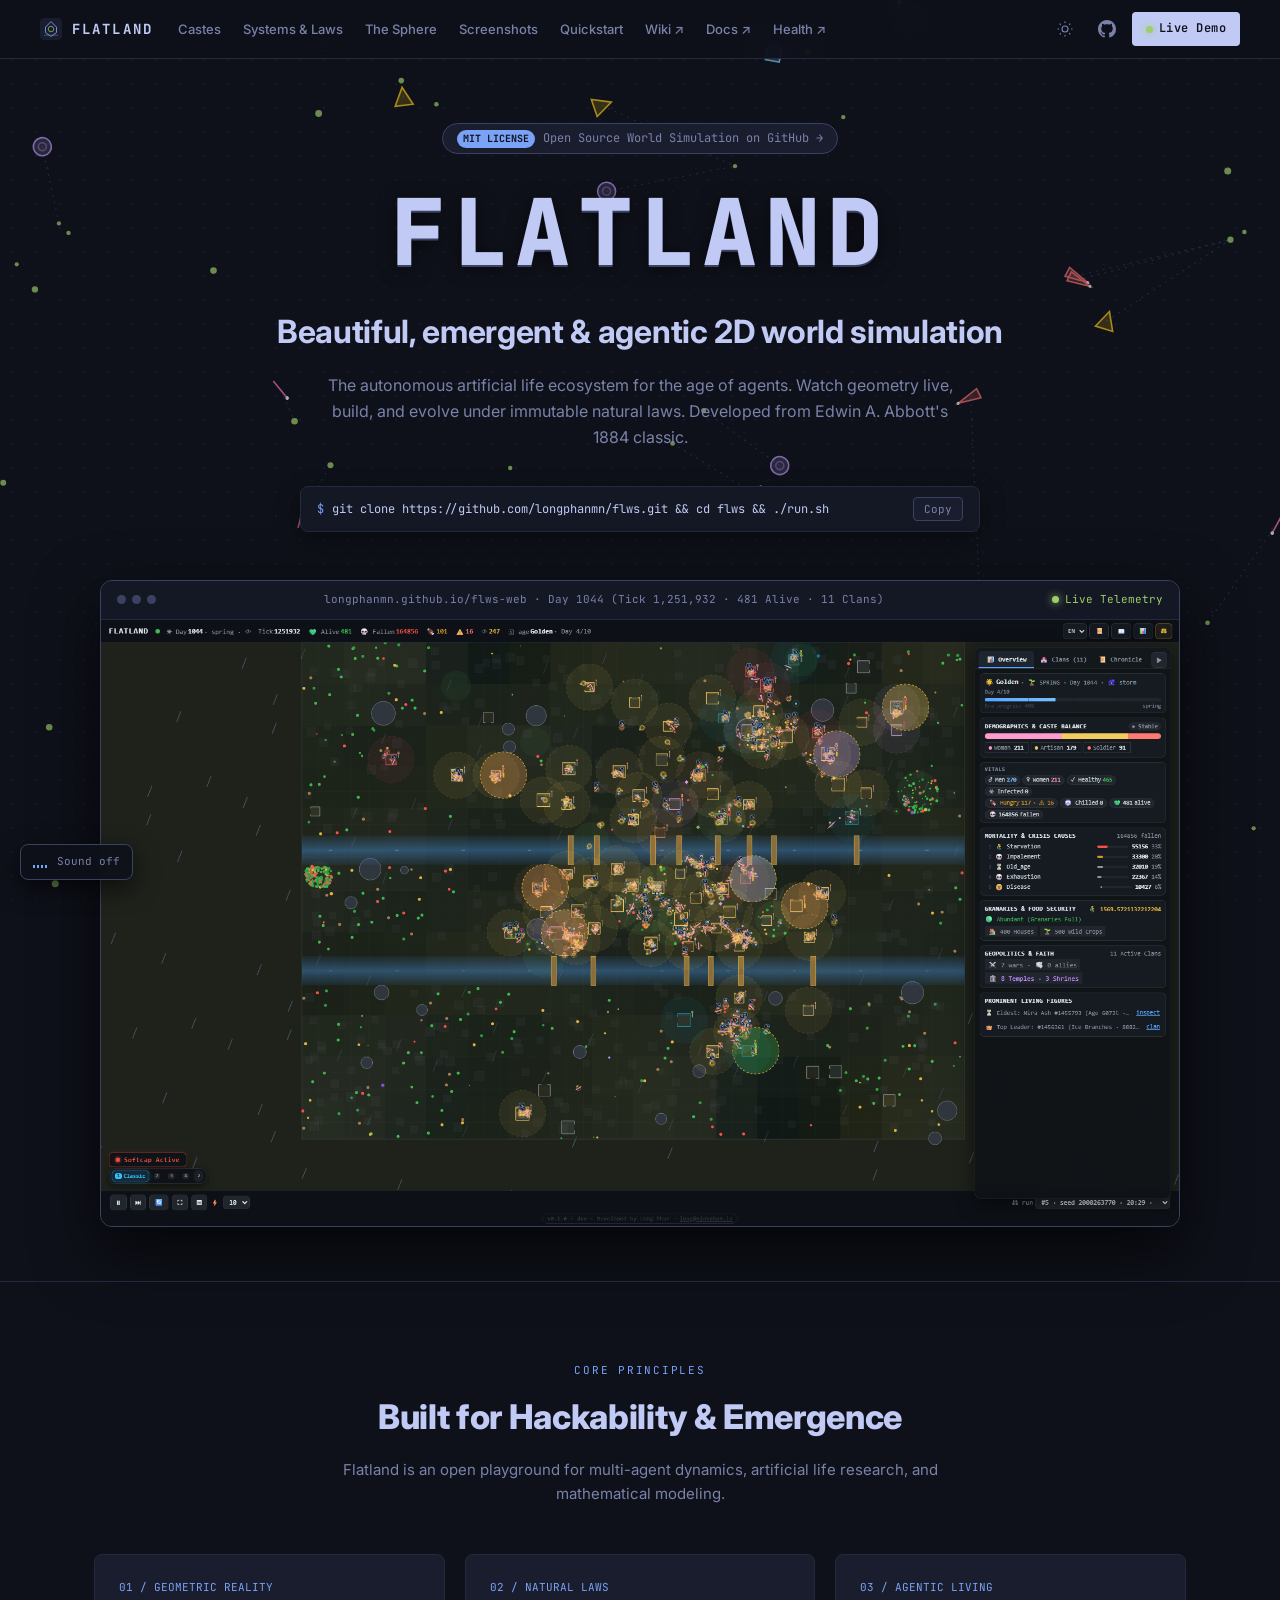
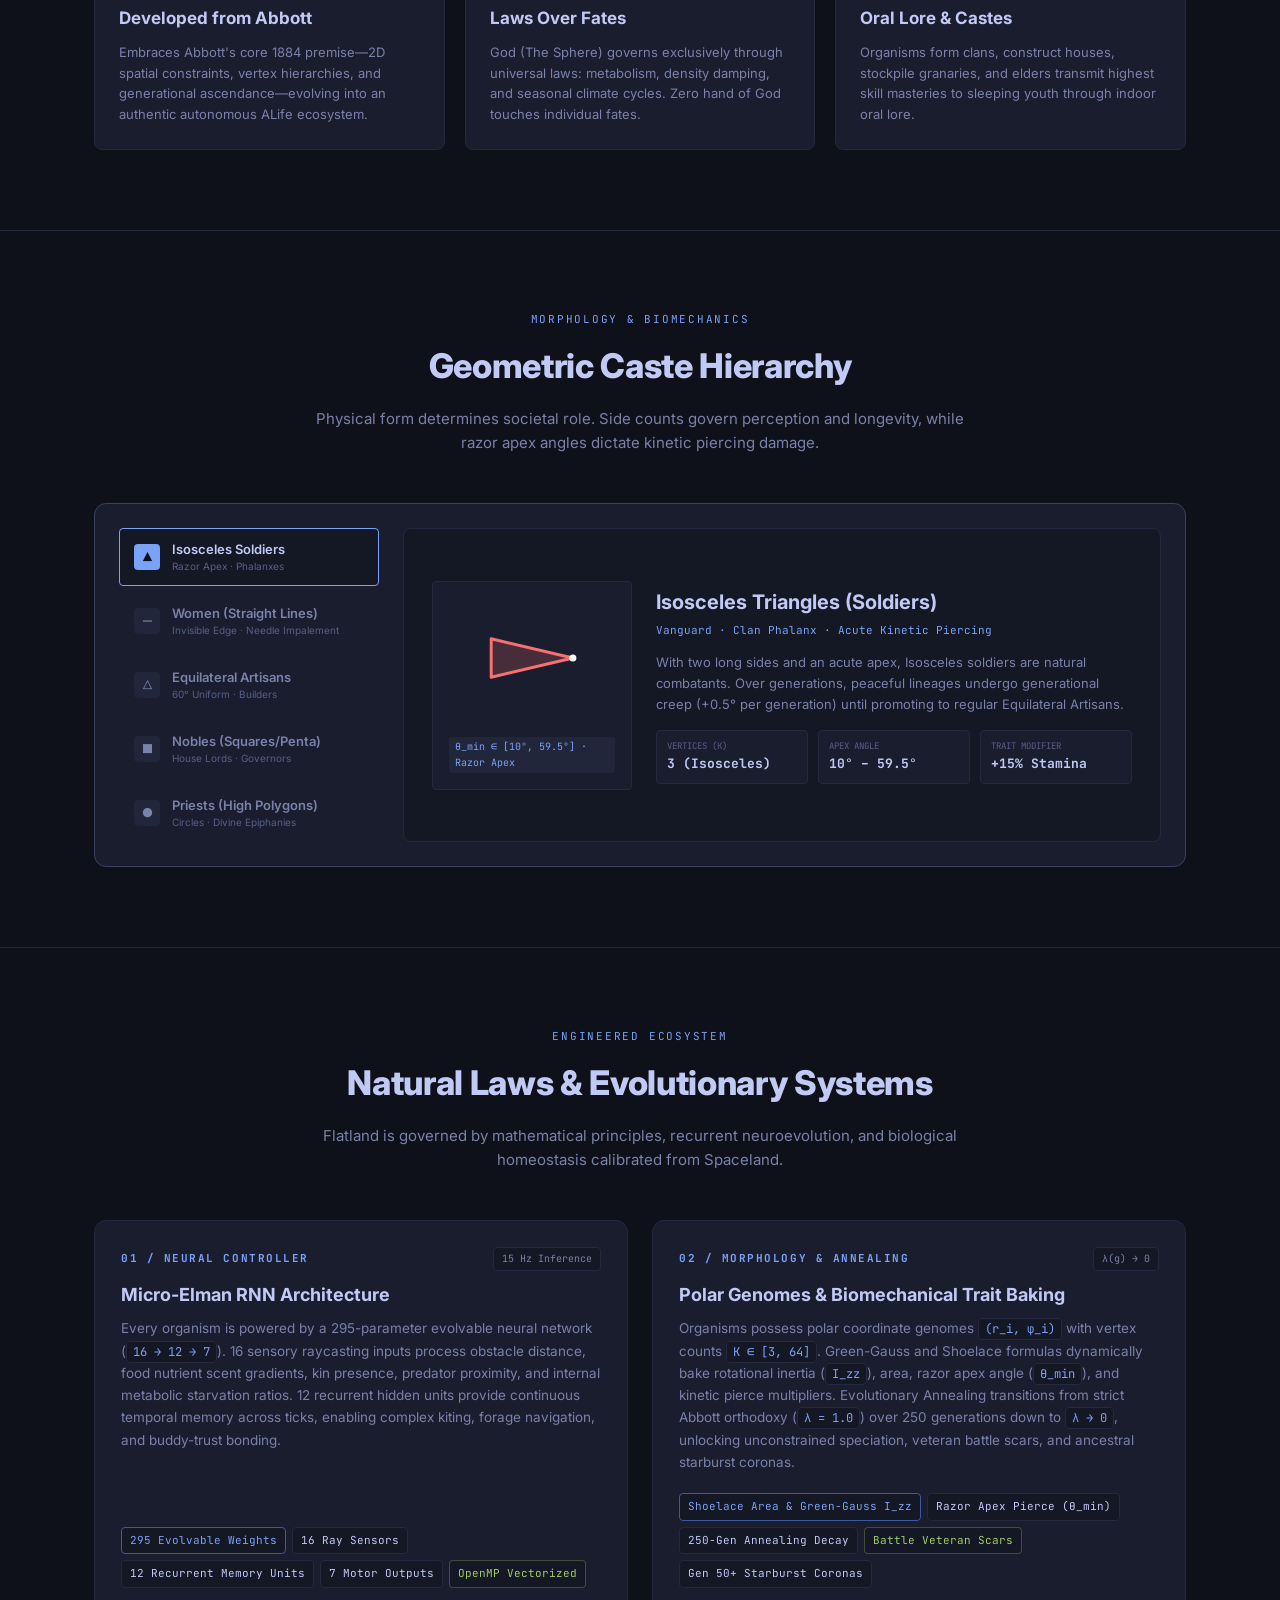
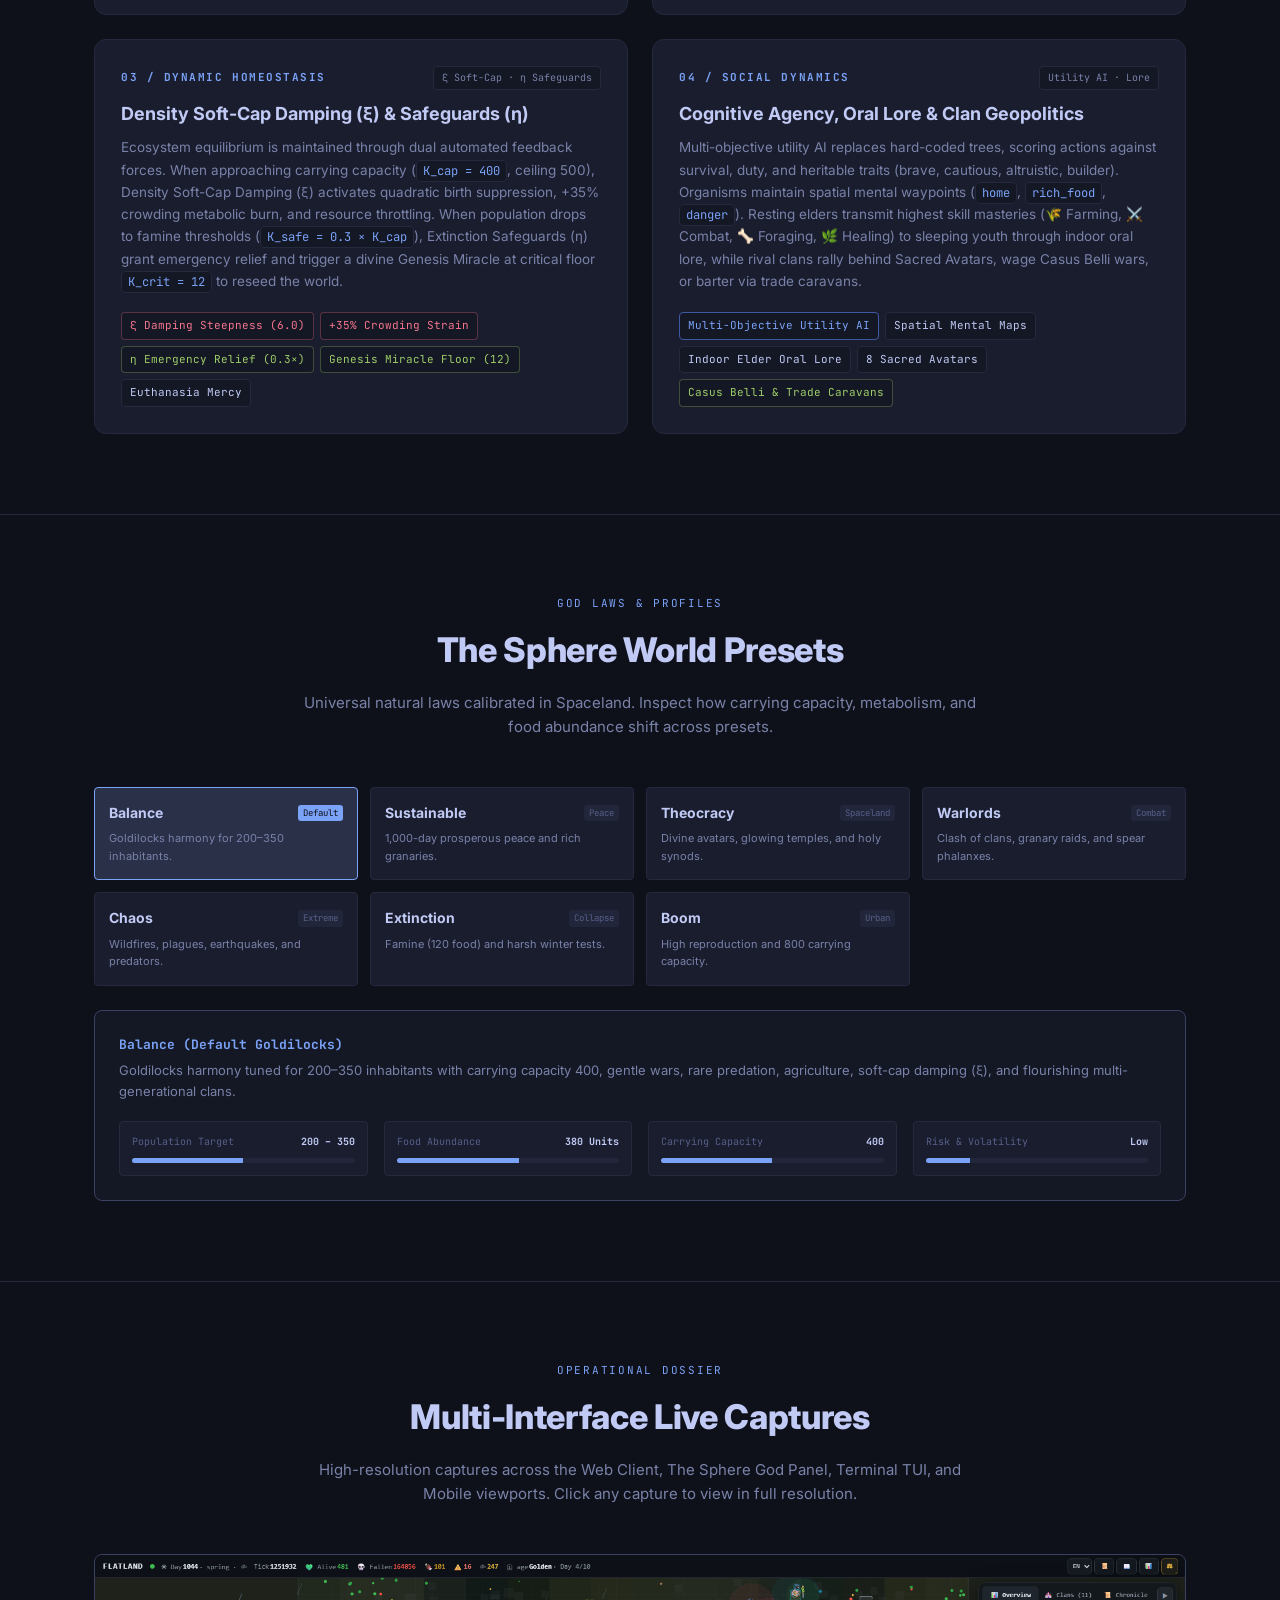
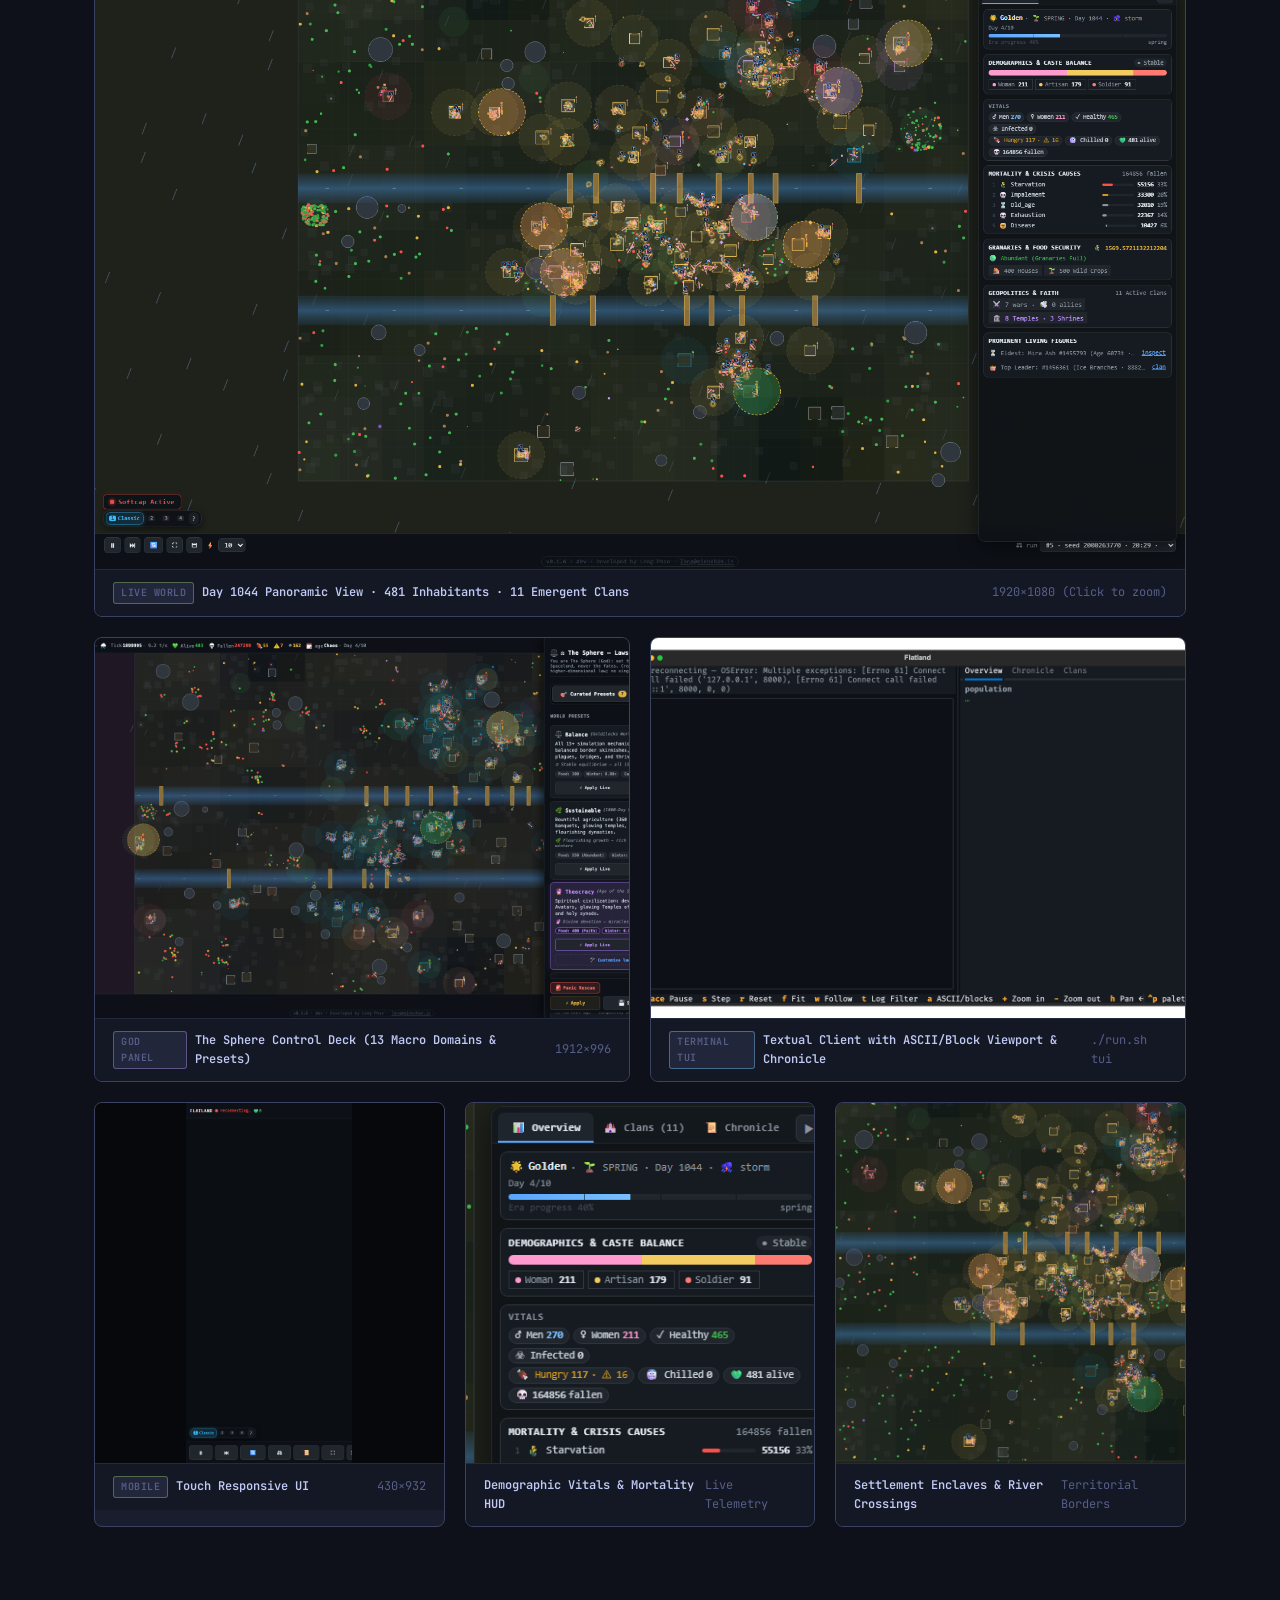
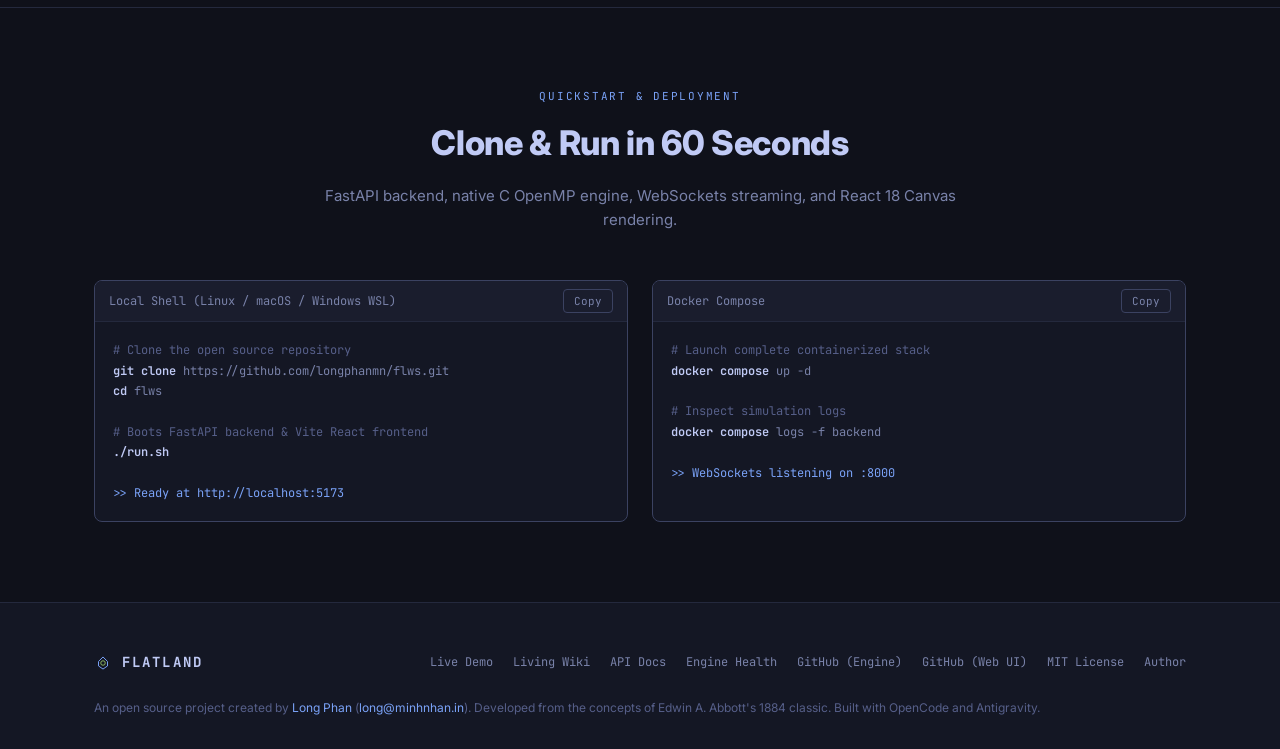
==== commit 7e858102: "fix(layout): make top bar fully responsive across mobile, tablet, and desktop" ====
--- a/index.html
+++ b/index.html
@@ -41,7 +41,7 @@
 
   <!-- Top Navigation (Omarchy Style) -->
   <header class="site-header">
-    <div class="container header-inner">
+    <div class="header-inner">
       <div class="header-left">
         <a href="#" class="brand-mark" aria-label="Flatland home">
           <svg viewBox="0 0 512 512" fill="none">
@@ -53,14 +53,14 @@
           <span>FLATLAND</span>
         </a>
 
-        <ul class="nav-menu">
+        <ul class="nav-menu" id="nav-menu">
           <li><a href="#castes" class="nav-link">Castes</a></li>
           <li><a href="#systems" class="nav-link">Systems &amp; Laws</a></li>
           <li><a href="#sphere" class="nav-link">The Sphere</a></li>
           <li><a href="#gallery" class="nav-link">Screenshots</a></li>
           <li><a href="#quickstart" class="nav-link">Quickstart</a></li>
           <li><a href="wiki/" class="nav-link">Wiki ↗</a></li>
-          <li><a href="https://longphanmn.github.io/flws-web/docs/" target="_blank" rel="noopener noreferrer" class="nav-link">API Docs ↗</a></li>
+          <li><a href="https://longphanmn.github.io/flws-web/docs/" target="_blank" rel="noopener noreferrer" class="nav-link">Docs ↗</a></li>
           <li><a href="health/" class="nav-link">Health ↗</a></li>
         </ul>
       </div>
@@ -82,11 +82,38 @@
         </a>
 
         <!-- Launch Live Demo CTA -->
-        <a href="https://longphanmn.github.io/flws-web/" target="_blank" rel="noopener noreferrer" class="btn-primary">
+        <a href="https://longphanmn.github.io/flws-web/" target="_blank" rel="noopener noreferrer" class="btn-primary" id="header-demo-cta">
           <span class="pulse-dot"></span>
-          Live Demo
+          <span class="demo-full-text">Live Demo</span>
+          <span class="demo-short-text">Demo</span>
         </a>
-      </div>
+
+        <!-- Mobile Menu Toggle Button -->
+        <button type="button" id="mobile-menu-btn" class="icon-btn mobile-menu-toggle" aria-label="Toggle navigation menu" aria-expanded="false" title="Toggle Navigation">
+          <svg width="20" height="20" viewBox="0 0 24 24" fill="none" stroke="currentColor" stroke-width="2" stroke-linecap="round" stroke-linejoin="round">
+            <line x1="3" y1="12" x2="21" y2="12" class="hamburger-line-mid"></line>
+            <line x1="3" y1="6" x2="21" y2="6" class="hamburger-line-top"></line>
+            <line x1="3" y1="18" x2="21" y2="18" class="hamburger-line-bot"></line>
+          </svg>
+        </button>
+      </div>
+    </div>
+
+    <!-- Mobile Navigation Drawer -->
+    <div class="mobile-nav-drawer" id="mobile-nav-drawer" aria-hidden="true">
+      <ul class="mobile-nav-list">
+        <li><a href="#castes" class="mobile-nav-link">Castes</a></li>
+        <li><a href="#systems" class="mobile-nav-link">Systems &amp; Laws</a></li>
+        <li><a href="#sphere" class="mobile-nav-link">The Sphere</a></li>
+        <li><a href="#gallery" class="mobile-nav-link">Screenshots</a></li>
+        <li><a href="#quickstart" class="mobile-nav-link">Quickstart</a></li>
+        <li class="mobile-nav-divider"></li>
+        <li><a href="wiki/" class="mobile-nav-link">Living Wiki ↗</a></li>
+        <li><a href="https://longphanmn.github.io/flws-web/docs/" target="_blank" rel="noopener noreferrer" class="mobile-nav-link">API Docs ↗</a></li>
+        <li><a href="health/" class="mobile-nav-link">Health Status ↗</a></li>
+        <li><a href="https://github.com/longphanmn/flws" target="_blank" rel="noopener noreferrer" class="mobile-nav-link">GitHub (Engine) ↗</a></li>
+        <li><a href="https://github.com/longphanmn/flws-web" target="_blank" rel="noopener noreferrer" class="mobile-nav-link">GitHub (Web UI) ↗</a></li>
+      </ul>
     </div>
   </header>
 
--- a/assets/css/style.css
+++ b/assets/css/style.css
@@ -212,16 +212,23 @@
   align-items: center;
   justify-content: space-between;
   height: 58px;
+  max-width: 1240px;
+  margin: 0 auto;
+  padding: 0 20px;
+  gap: 16px;
+  width: 100%;
+  box-sizing: border-box;
 }
 
 .header-left {
   display: flex;
   align-items: center;
-  gap: 28px;
+  gap: 18px;
+  min-width: 0;
 }
 
 .brand-mark {
-  display: flex;
+  display: inline-flex;
   align-items: center;
   gap: 10px;
   font-family: var(--font-mono);
@@ -230,6 +237,8 @@
   letter-spacing: 0.15em;
   text-transform: uppercase;
   color: var(--text);
+  flex-shrink: 0;
+  white-space: nowrap;
 }
 
 .brand-mark svg {
@@ -241,16 +250,22 @@
 .nav-menu {
   display: flex;
   align-items: center;
-  gap: 18px;
+  gap: 8px;
   list-style: none;
+  margin: 0;
+  padding: 0;
 }
 
 .nav-link {
   font-size: 13px;
-  color: var(--text-secondary);
-  padding: 6px 8px;
+  font-weight: 500;
+  color: var(--text-secondary);
+  padding: 6px 7px;
   border-radius: var(--radius-sm);
   transition: all 0.15s;
+  white-space: nowrap;
+  display: inline-flex;
+  align-items: center;
 }
 
 .nav-link:hover {
@@ -261,7 +276,56 @@
 .header-right {
   display: flex;
   align-items: center;
-  gap: 10px;
+  gap: 8px;
+  flex-shrink: 0;
+}
+
+.mobile-menu-toggle {
+  display: none !important;
+}
+
+.mobile-nav-drawer {
+  display: none;
+  background: var(--surface);
+  border-top: 1px solid var(--border-subtle);
+  border-bottom: 1px solid var(--border-subtle);
+  padding: 12px 20px 20px;
+  box-shadow: 0 16px 32px rgba(0, 0, 0, 0.45);
+}
+
+.mobile-nav-drawer.open {
+  display: block;
+}
+
+.mobile-nav-list {
+  list-style: none;
+  display: flex;
+  flex-direction: column;
+  gap: 4px;
+  margin: 0;
+  padding: 0;
+}
+
+.mobile-nav-link {
+  display: block;
+  padding: 9px 12px;
+  border-radius: var(--radius-sm);
+  color: var(--text-secondary);
+  font-size: 14px;
+  font-weight: 500;
+  transition: all 0.15s;
+}
+
+.mobile-nav-link:hover,
+.mobile-nav-link:focus {
+  color: var(--text);
+  background-color: var(--bg-subtle);
+}
+
+.mobile-nav-divider {
+  height: 1px;
+  background: var(--border-subtle);
+  margin: 8px 0;
 }
 
 .icon-btn {
@@ -479,11 +543,15 @@
   border-bottom: 1px solid var(--border-subtle);
   font-family: var(--font-mono);
   font-size: 11px;
+  gap: 8px;
+  overflow: hidden;
+  min-width: 0;
 }
 
 .window-dots {
   display: flex;
   gap: 6px;
+  flex-shrink: 0;
 }
 
 .window-dots span {
@@ -495,6 +563,12 @@
 
 .viewport-url {
   color: var(--text-secondary);
+  white-space: nowrap;
+  overflow: hidden;
+  text-overflow: ellipsis;
+  min-width: 0;
+  flex: 1 1 auto;
+  text-align: center;
 }
 
 .viewport-status {
@@ -502,6 +576,8 @@
   display: flex;
   align-items: center;
   gap: 6px;
+  flex-shrink: 0;
+  white-space: nowrap;
 }
 
 .pulse-dot {
@@ -1422,9 +1498,16 @@
   cursor: pointer;
 }
 
+.demo-short-text { display: none; }
+.demo-full-text { display: inline; }
+
 /* Responsive */
+@media (max-width: 1060px) {
+  .nav-menu { display: none !important; }
+  .mobile-menu-toggle { display: inline-flex !important; }
+}
+
 @media (max-width: 860px) {
-  .nav-menu { display: none; }
   .grid-3 { grid-template-columns: 1fr; }
   .systems-grid { grid-template-columns: 1fr; }
   .caste-panel { grid-template-columns: 1fr; }
@@ -1436,17 +1519,24 @@
   .omarchy-audio-badge { display: none; }
 }
 
-@media (max-width: 520px) {
+@media (max-width: 560px) {
   .container { padding: 0 16px; }
-  .header-inner { height: 52px; }
+  .header-inner { height: 52px; padding: 0 12px; gap: 6px; }
+  .brand-mark { gap: 6px; }
   .brand-mark span { font-size: 13px; }
+  .brand-mark svg { width: 20px; height: 20px; }
   .header-right { gap: 6px; }
-  .header-right .btn-primary { padding: 6px 10px; font-size: 11px; }
+  .header-right .icon-btn { width: 32px; height: 32px; }
+  .header-right a.icon-btn[aria-label="GitHub Repository"] { display: none; }
+  .header-right .btn-primary { padding: 6px 10px; font-size: 11px; gap: 4px; }
+  .demo-full-text { display: none; }
+  .demo-short-text { display: inline; }
+  .viewport-status { display: none; }
   .announcement-pill { max-width: 100%; font-size: 11px; gap: 6px; padding: 4px 10px; }
   .hero-actions { flex-direction: column; width: 100%; }
   .hero-actions a { width: 100%; justify-content: center; }
-  .terminal-box { flex-direction: column; align-items: stretch; gap: 8px; }
-  .terminal-cmd { font-size: 11px; }
+  .terminal-box { flex-direction: column; align-items: stretch; gap: 8px; width: 100%; max-width: 100%; box-sizing: border-box; }
+  .terminal-cmd { font-size: 11px; white-space: normal; word-break: break-all; }
   .copy-btn { width: 100%; padding: 6px; text-align: center; }
   .dash-meters { grid-template-columns: 1fr; }
 }
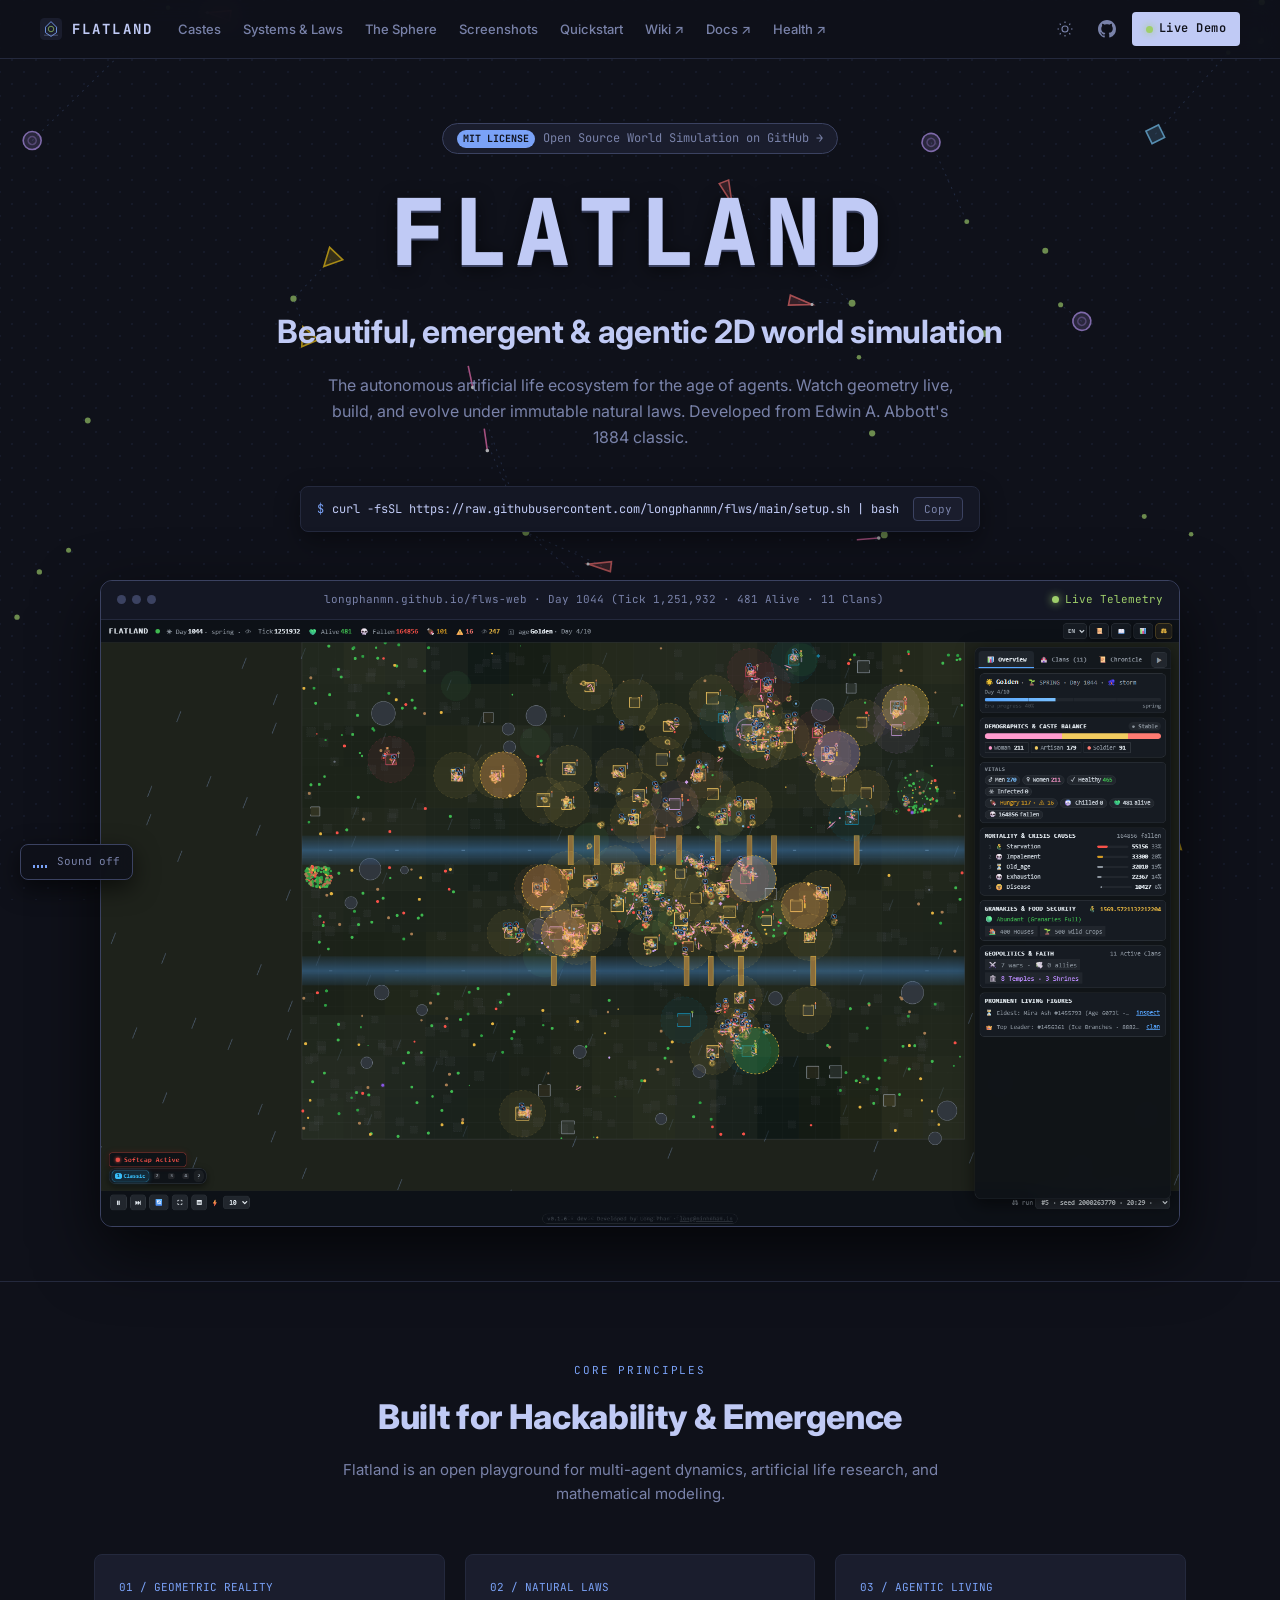
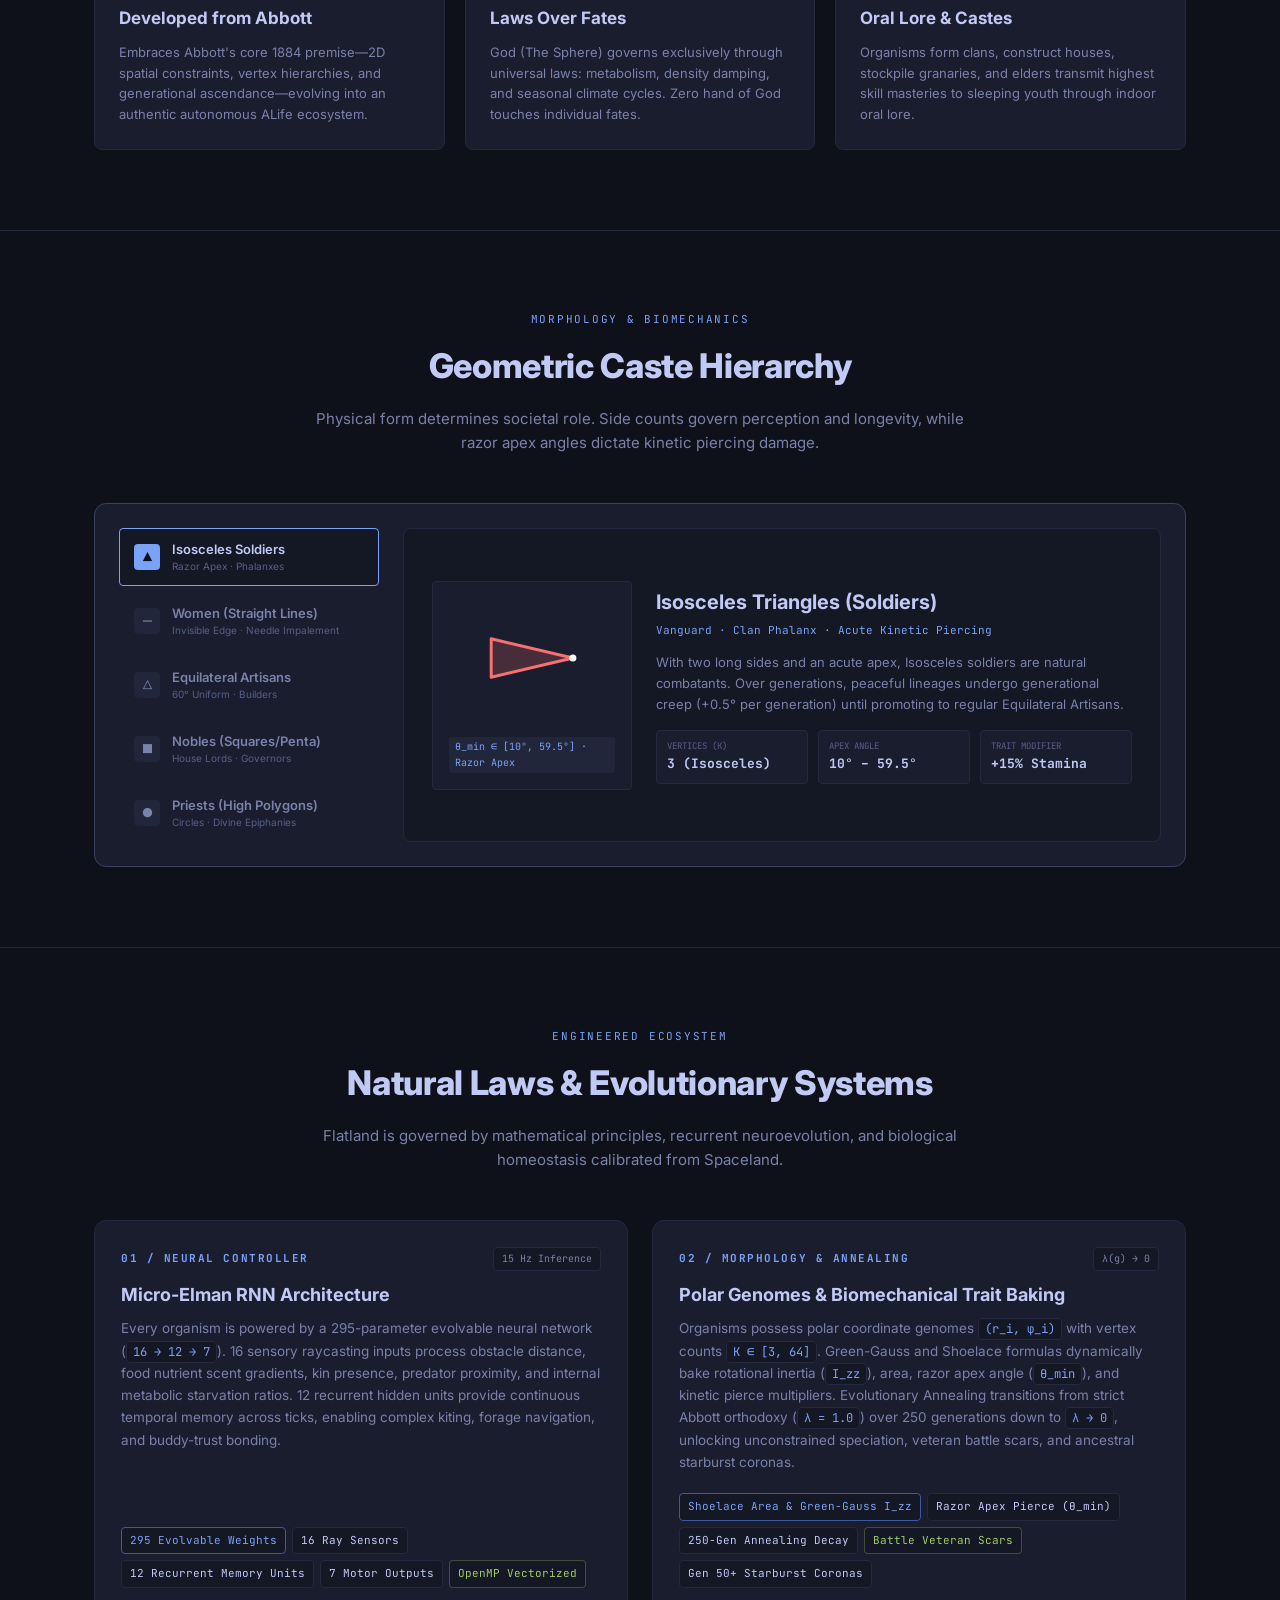
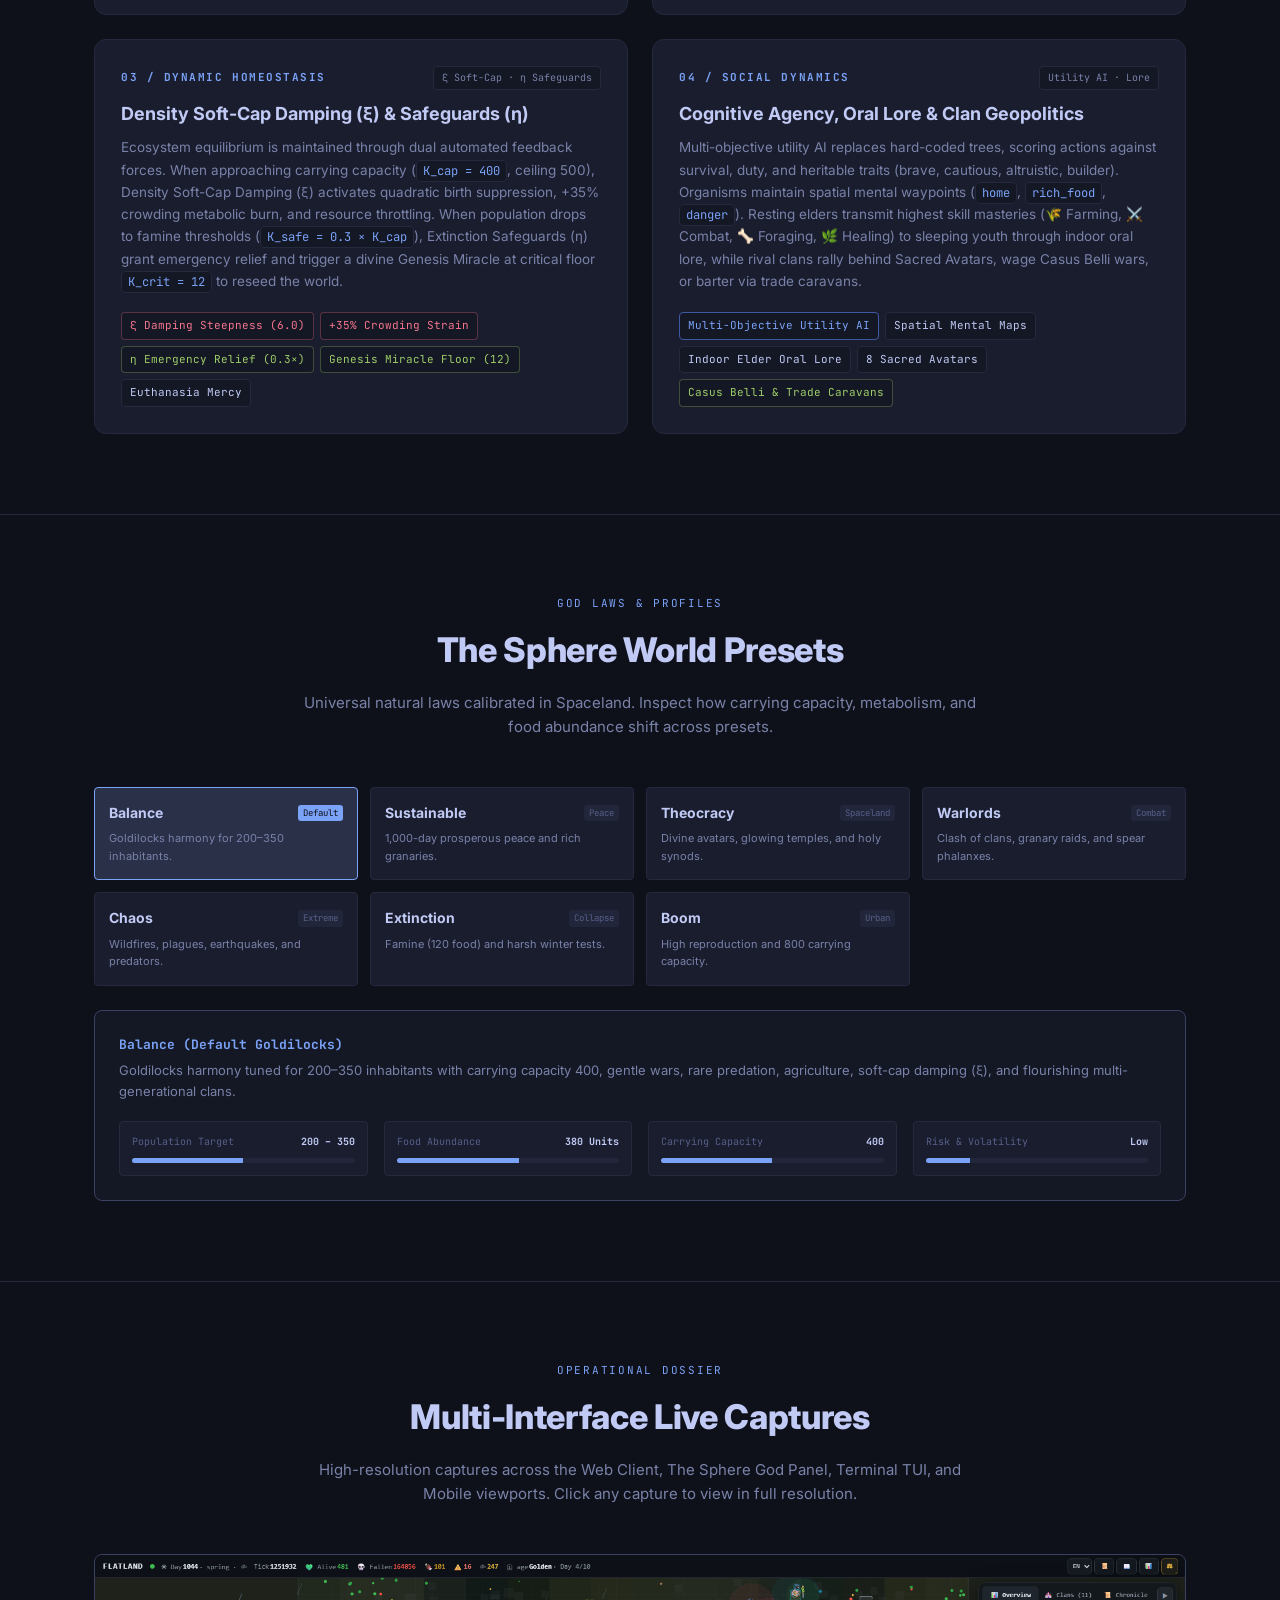
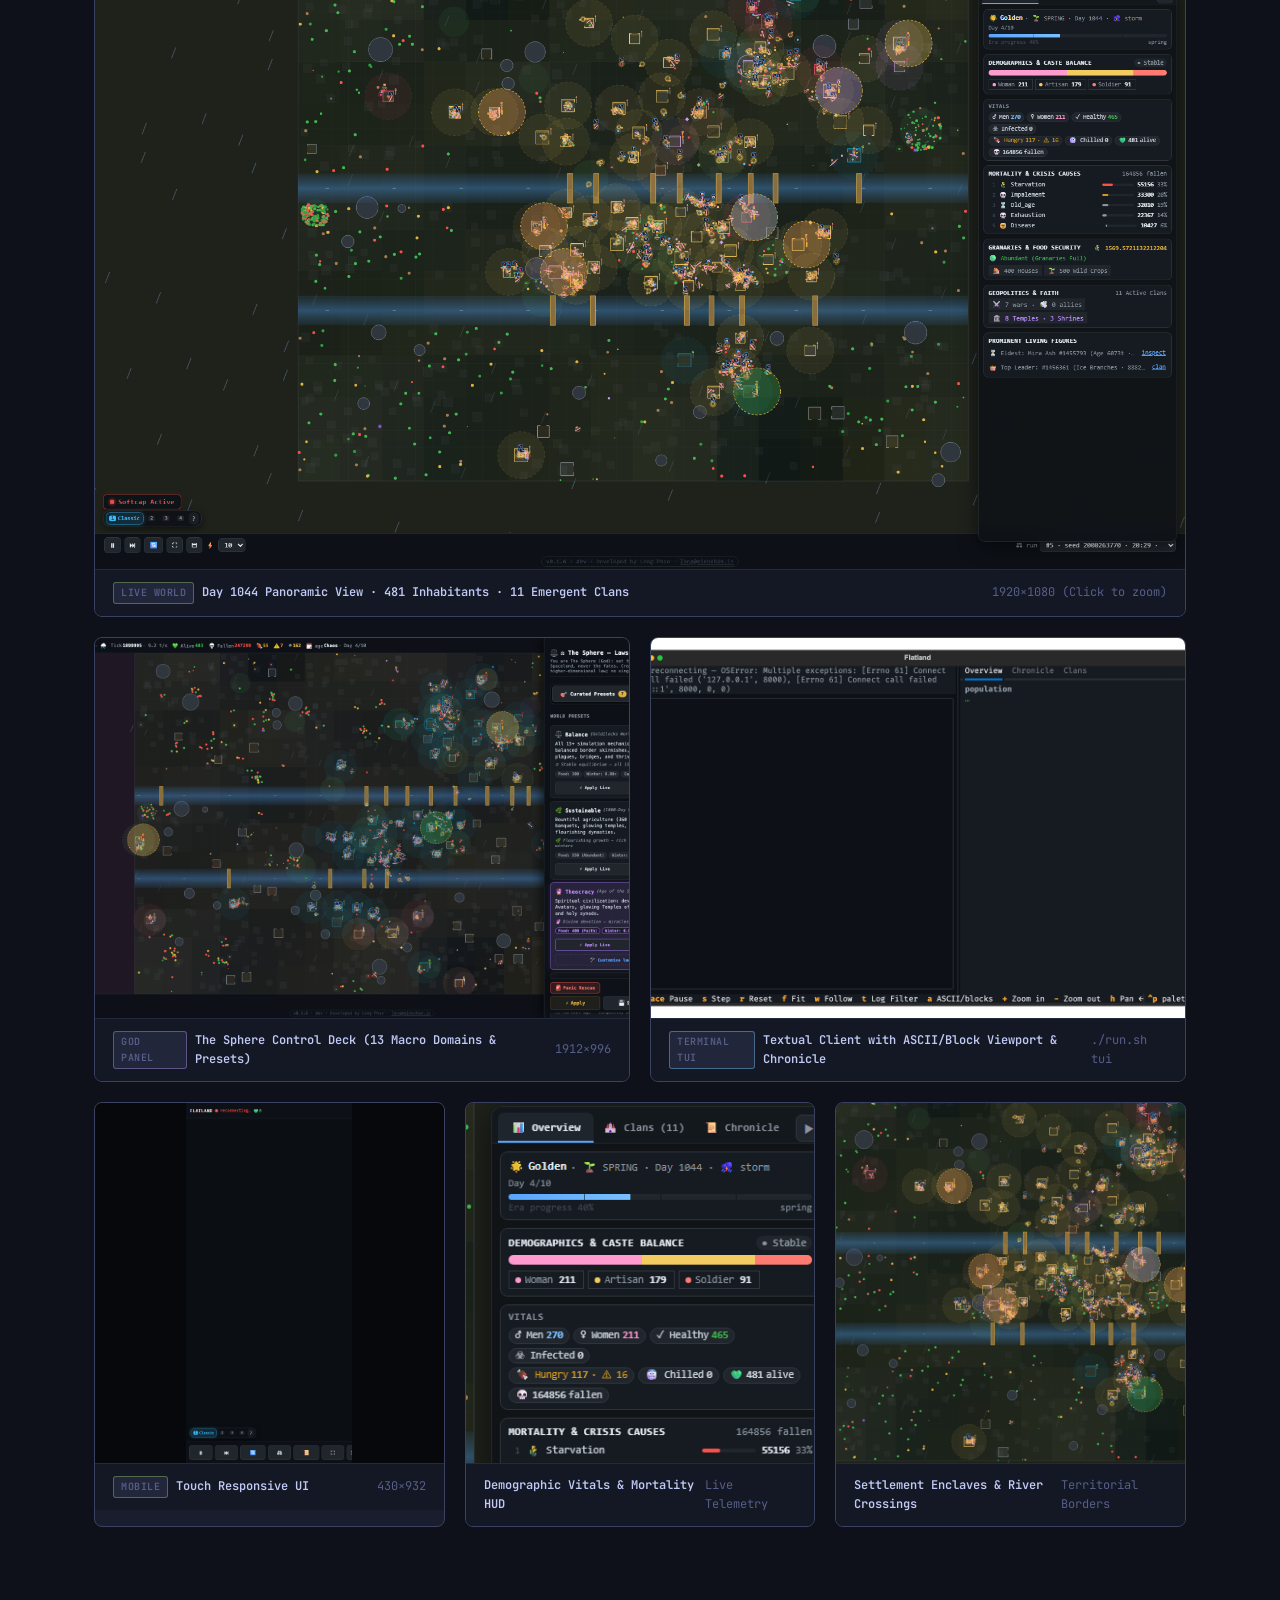
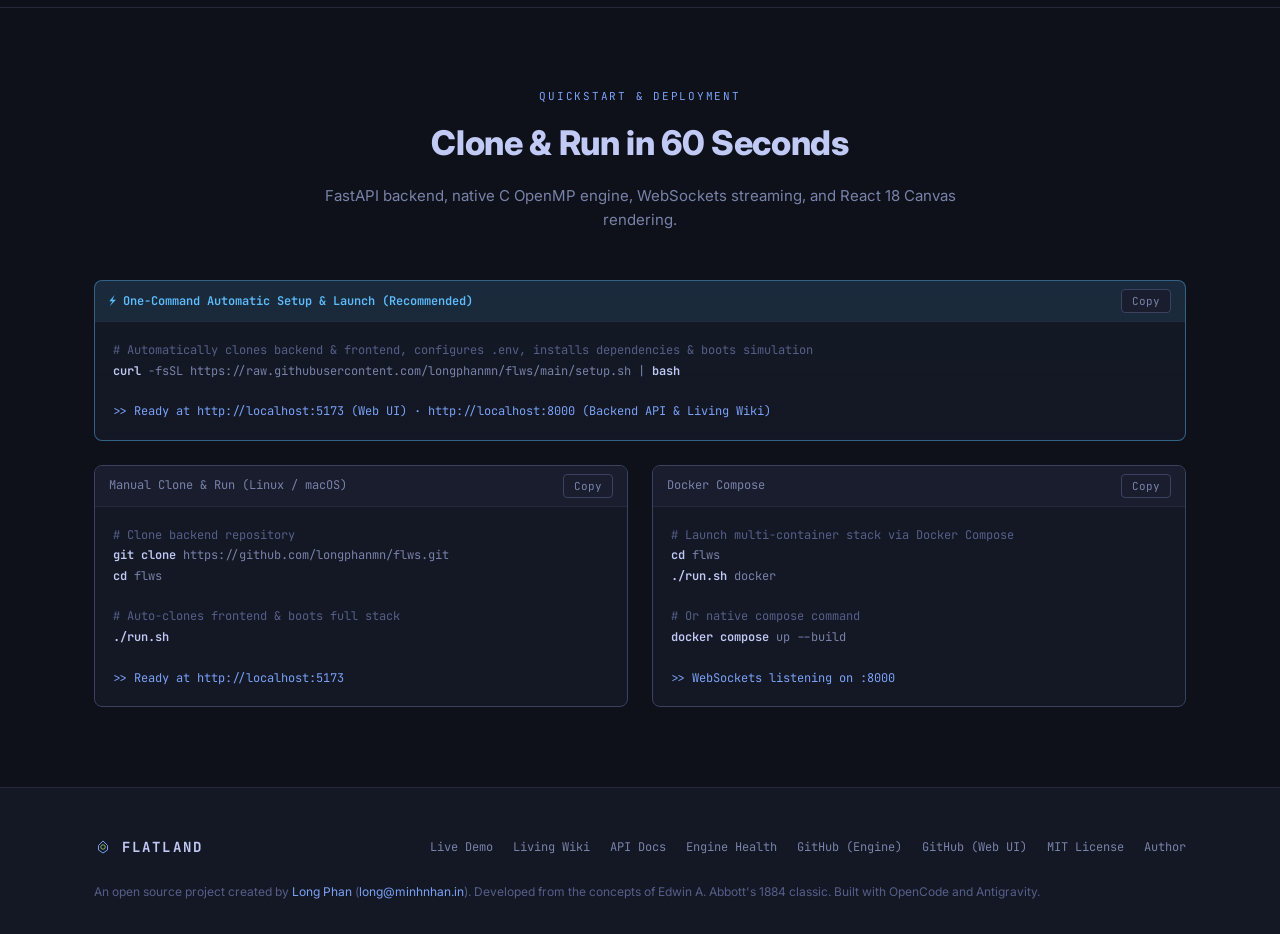
==== commit 22075fd9: "feat(landing): feature one-command curl quickstart on hero and quickstart section" ====
--- a/index.html
+++ b/index.html
@@ -138,13 +138,13 @@
         The autonomous artificial life ecosystem for the age of agents. Watch geometry live, build, and evolve under immutable natural laws. Developed from Edwin A. Abbott's 1884 classic.
       </p>
 
-      <!-- Quick Clone Terminal Box -->
+      <!-- Quick Setup Terminal Box -->
       <div class="terminal-box" id="hero-cmd">
         <div class="terminal-cmd">
           <span class="terminal-prompt">$</span>
-          <span>git clone https://github.com/longphanmn/flws.git &amp;&amp; cd flws &amp;&amp; ./run.sh</span>
-        </div>
-        <button class="copy-btn" data-copy="git clone https://github.com/longphanmn/flws.git && cd flws && ./run.sh">Copy</button>
+          <span>curl -fsSL https://raw.githubusercontent.com/longphanmn/flws/main/setup.sh | bash</span>
+        </div>
+        <button class="copy-btn" data-copy="curl -fsSL https://raw.githubusercontent.com/longphanmn/flws/main/setup.sh | bash">Copy</button>
       </div>
 
       <!-- Hero Viewport Frame: Live Simulation Screenshot -->
@@ -601,17 +601,30 @@
       </div>
 
       <div class="quickstart-grid">
+        <!-- One-Command Setup (Featured) -->
+        <div class="code-window" style="grid-column: 1 / -1; border-color: rgba(94, 189, 255, 0.45); background: linear-gradient(180deg, rgba(94, 189, 255, 0.05) 0%, var(--bg-subtle) 100%);">
+          <div class="code-window-bar" style="background: rgba(94, 189, 255, 0.1);">
+            <span style="color: #5ebdff; font-weight: 600;">⚡ One-Command Automatic Setup &amp; Launch (Recommended)</span>
+            <button class="copy-btn" data-copy="curl -fsSL https://raw.githubusercontent.com/longphanmn/flws/main/setup.sh | bash">Copy</button>
+          </div>
+          <div class="code-body">
+            <span class="cmt"># Automatically clones backend &amp; frontend, configures .env, installs dependencies &amp; boots simulation</span><br>
+            <span class="cmd">curl</span> -fsSL https://raw.githubusercontent.com/longphanmn/flws/main/setup.sh | <span class="cmd">bash</span><br><br>
+            <span class="hl">&gt;&gt; Ready at http://localhost:5173 (Web UI) · http://localhost:8000 (Backend API &amp; Living Wiki)</span>
+          </div>
+        </div>
+
         <!-- Native Run -->
         <div class="code-window">
           <div class="code-window-bar">
-            <span>Local Shell (Linux / macOS / Windows WSL)</span>
+            <span>Manual Clone &amp; Run (Linux / macOS)</span>
             <button class="copy-btn" data-copy="git clone https://github.com/longphanmn/flws.git&#10;cd flws&#10;./run.sh">Copy</button>
           </div>
           <div class="code-body">
-            <span class="cmt"># Clone the open source repository</span><br>
+            <span class="cmt"># Clone backend repository</span><br>
             <span class="cmd">git clone</span> https://github.com/longphanmn/flws.git<br>
             <span class="cmd">cd</span> flws<br><br>
-            <span class="cmt"># Boots FastAPI backend &amp; Vite React frontend</span><br>
+            <span class="cmt"># Auto-clones frontend &amp; boots full stack</span><br>
             <span class="cmd">./run.sh</span><br><br>
             <span class="hl">&gt;&gt; Ready at http://localhost:5173</span>
           </div>
@@ -621,13 +634,14 @@
         <div class="code-window">
           <div class="code-window-bar">
             <span>Docker Compose</span>
-            <button class="copy-btn" data-copy="docker compose up -d">Copy</button>
+            <button class="copy-btn" data-copy="cd flws&#10;./run.sh docker">Copy</button>
           </div>
           <div class="code-body">
-            <span class="cmt"># Launch complete containerized stack</span><br>
-            <span class="cmd">docker compose</span> up -d<br><br>
-            <span class="cmt"># Inspect simulation logs</span><br>
-            <span class="cmd">docker compose</span> logs -f backend<br><br>
+            <span class="cmt"># Launch multi-container stack via Docker Compose</span><br>
+            <span class="cmd">cd</span> flws<br>
+            <span class="cmd">./run.sh</span> docker<br><br>
+            <span class="cmt"># Or native compose command</span><br>
+            <span class="cmd">docker compose</span> up --build<br><br>
             <span class="hl">&gt;&gt; WebSockets listening on :8000</span>
           </div>
         </div>
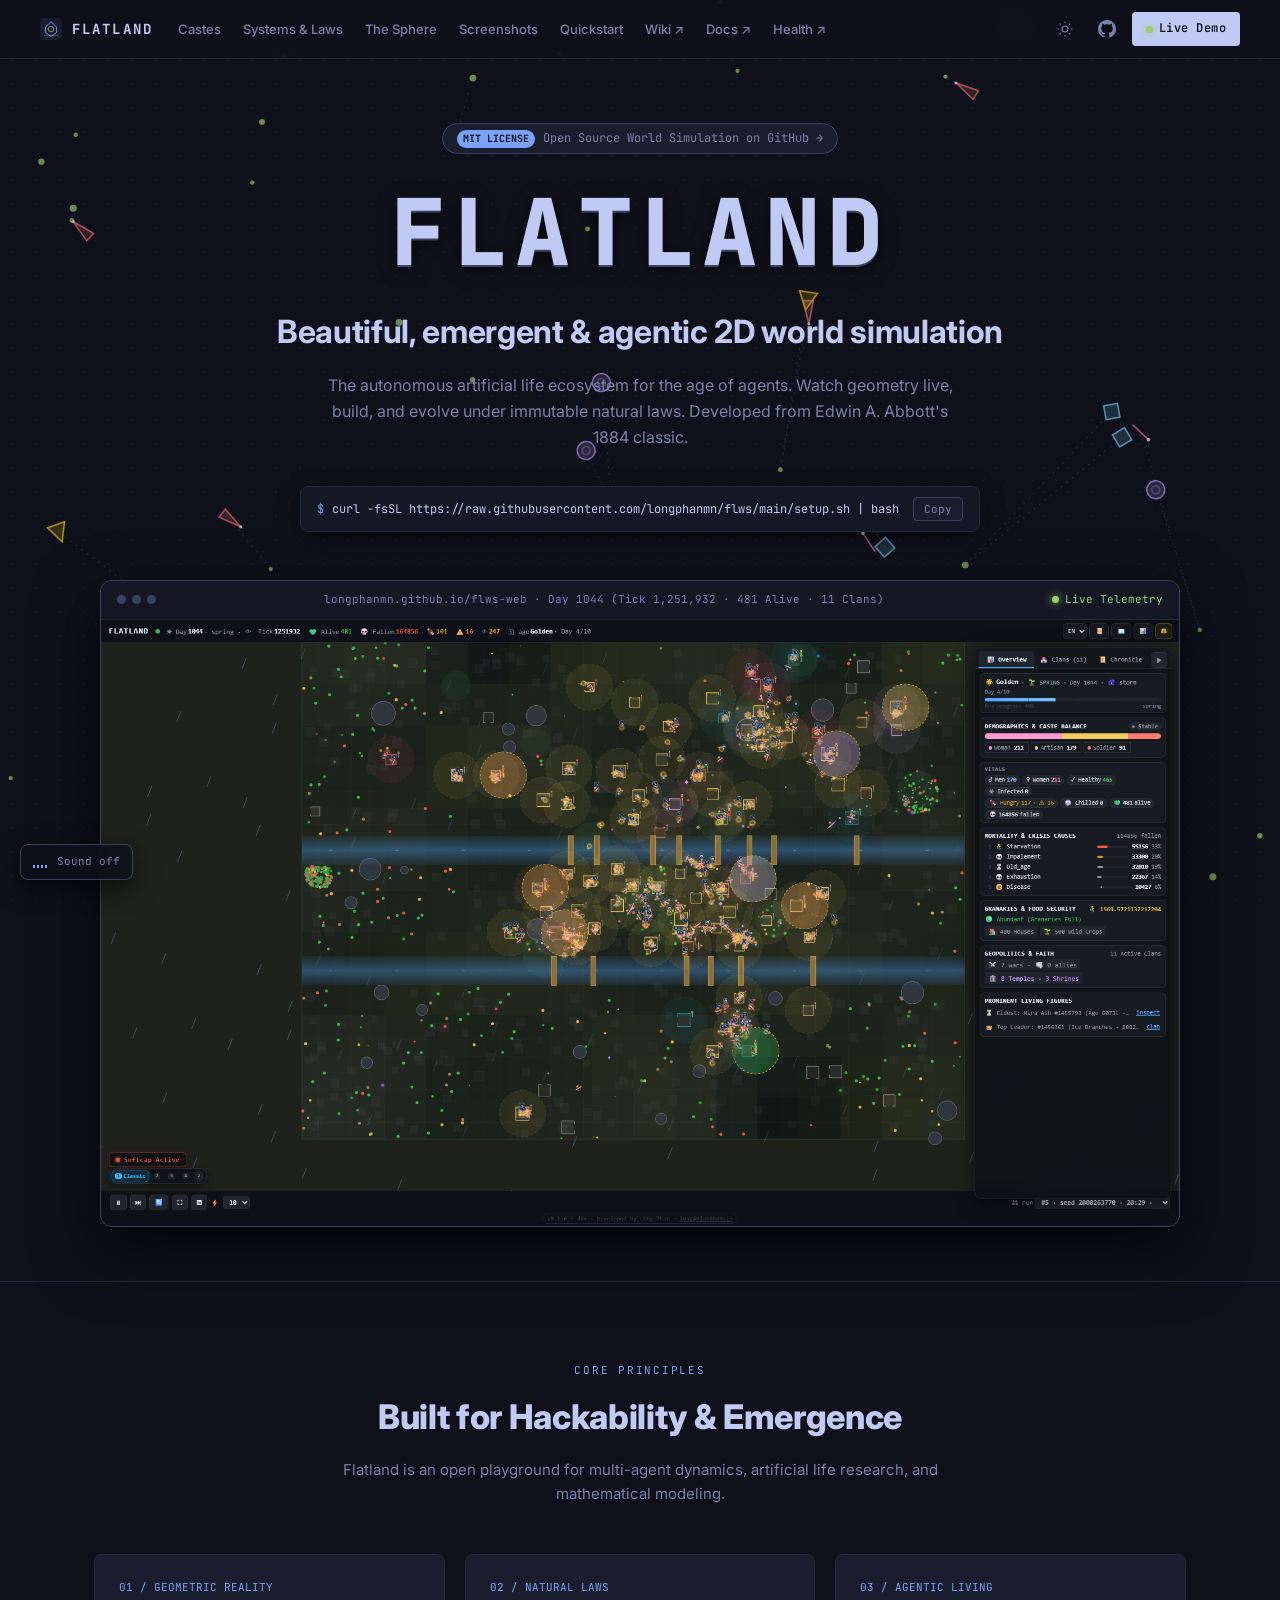
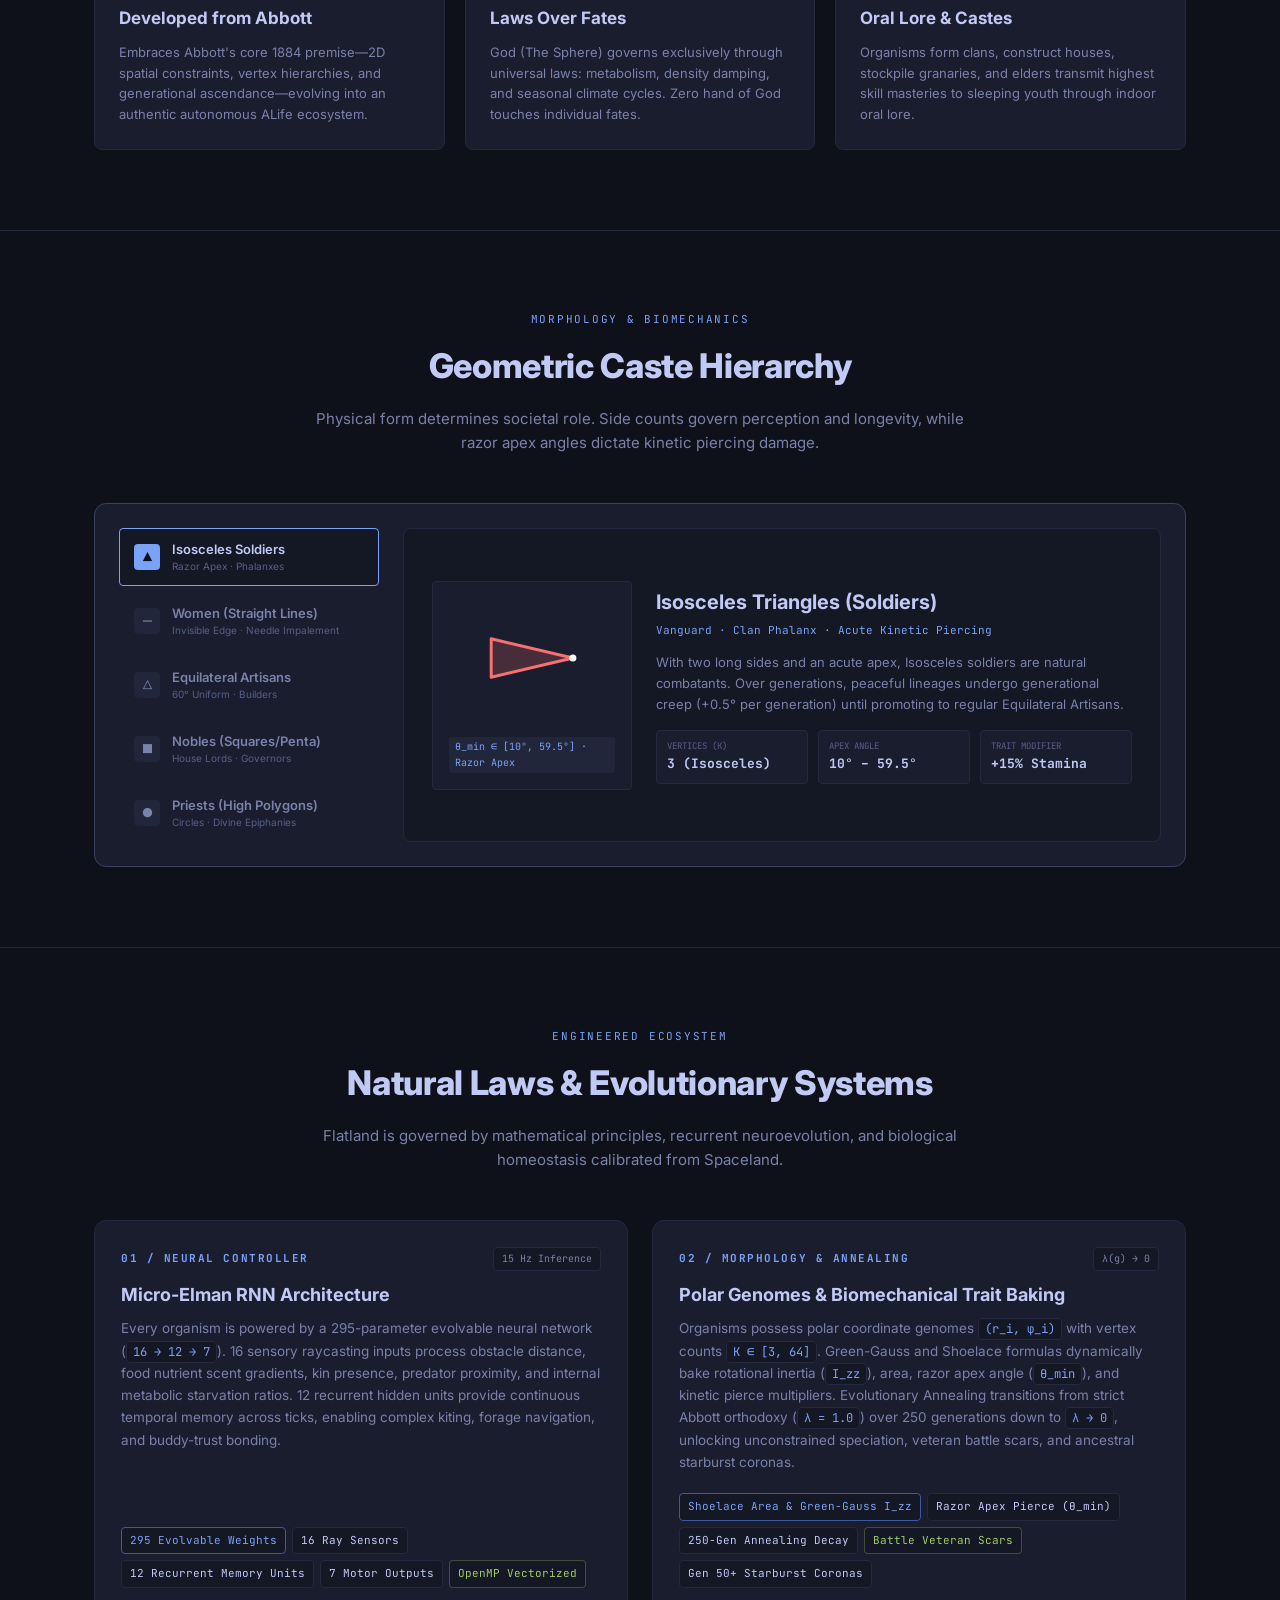
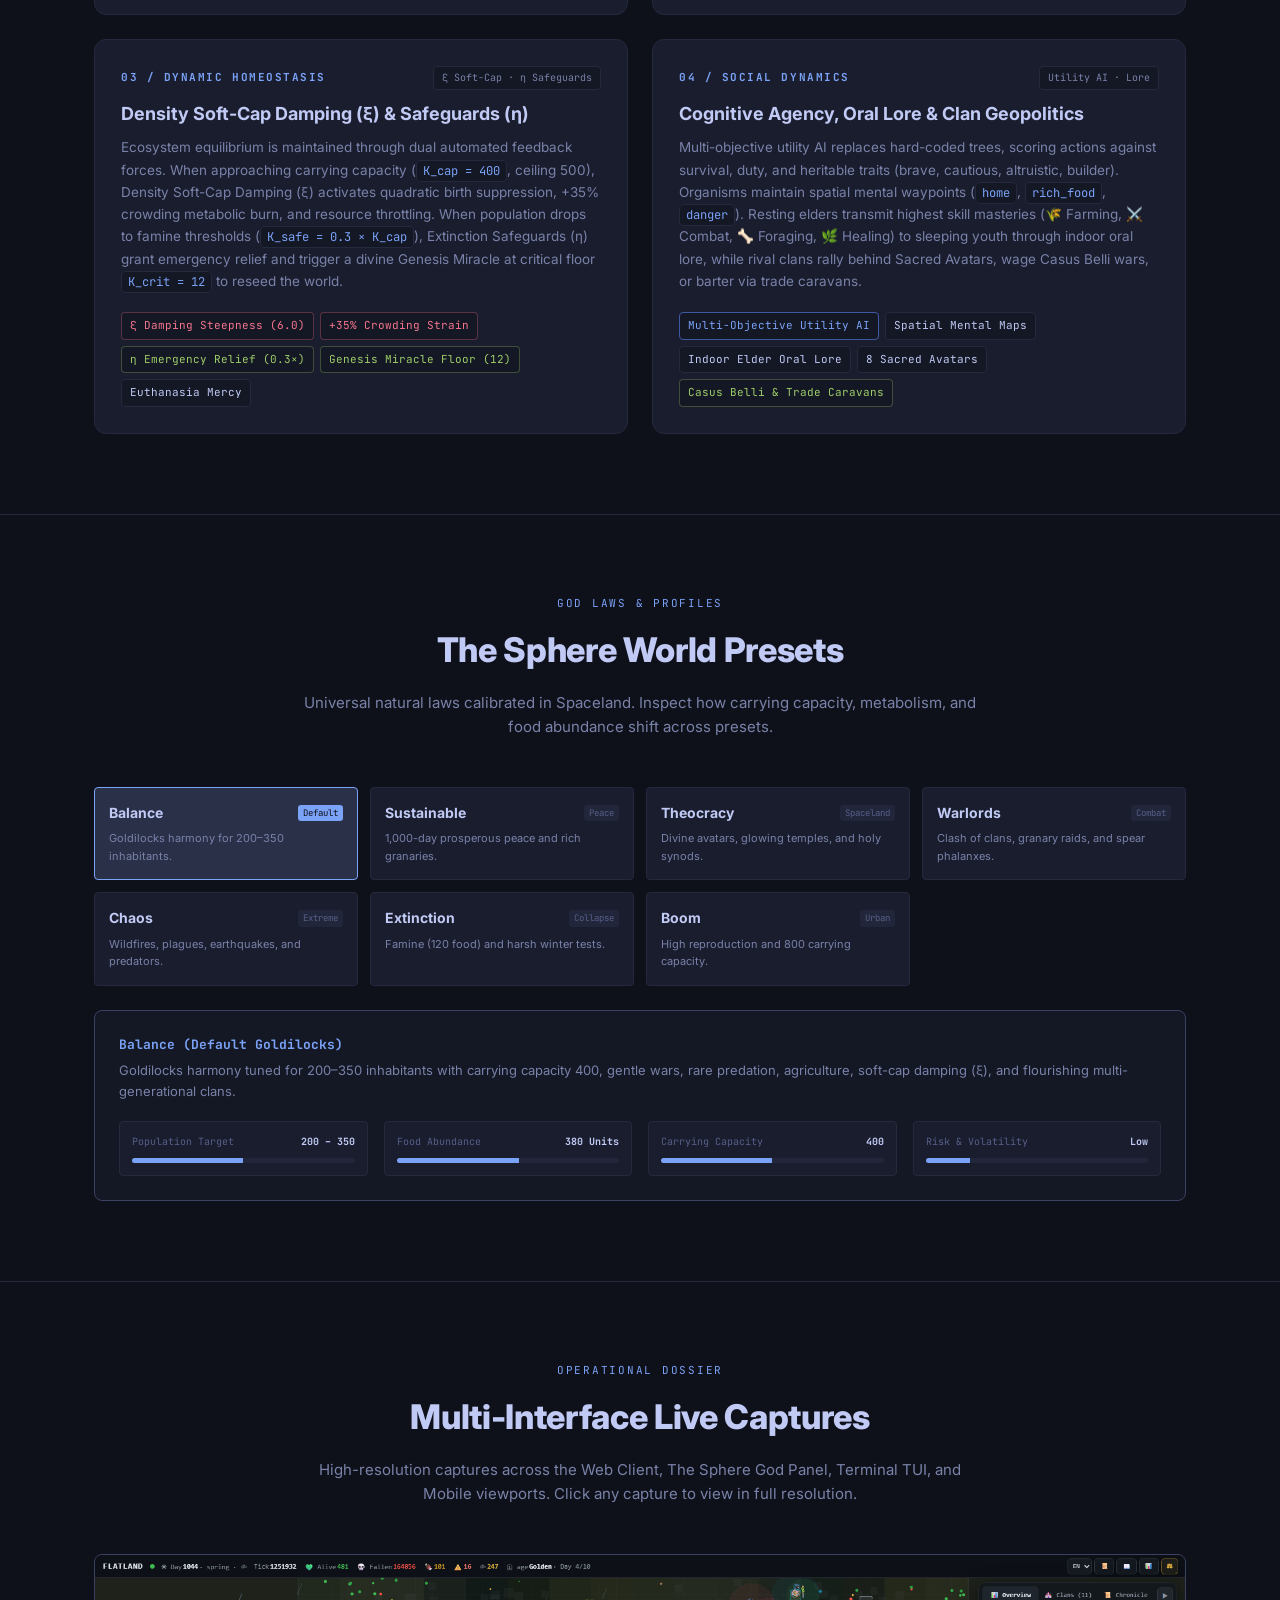
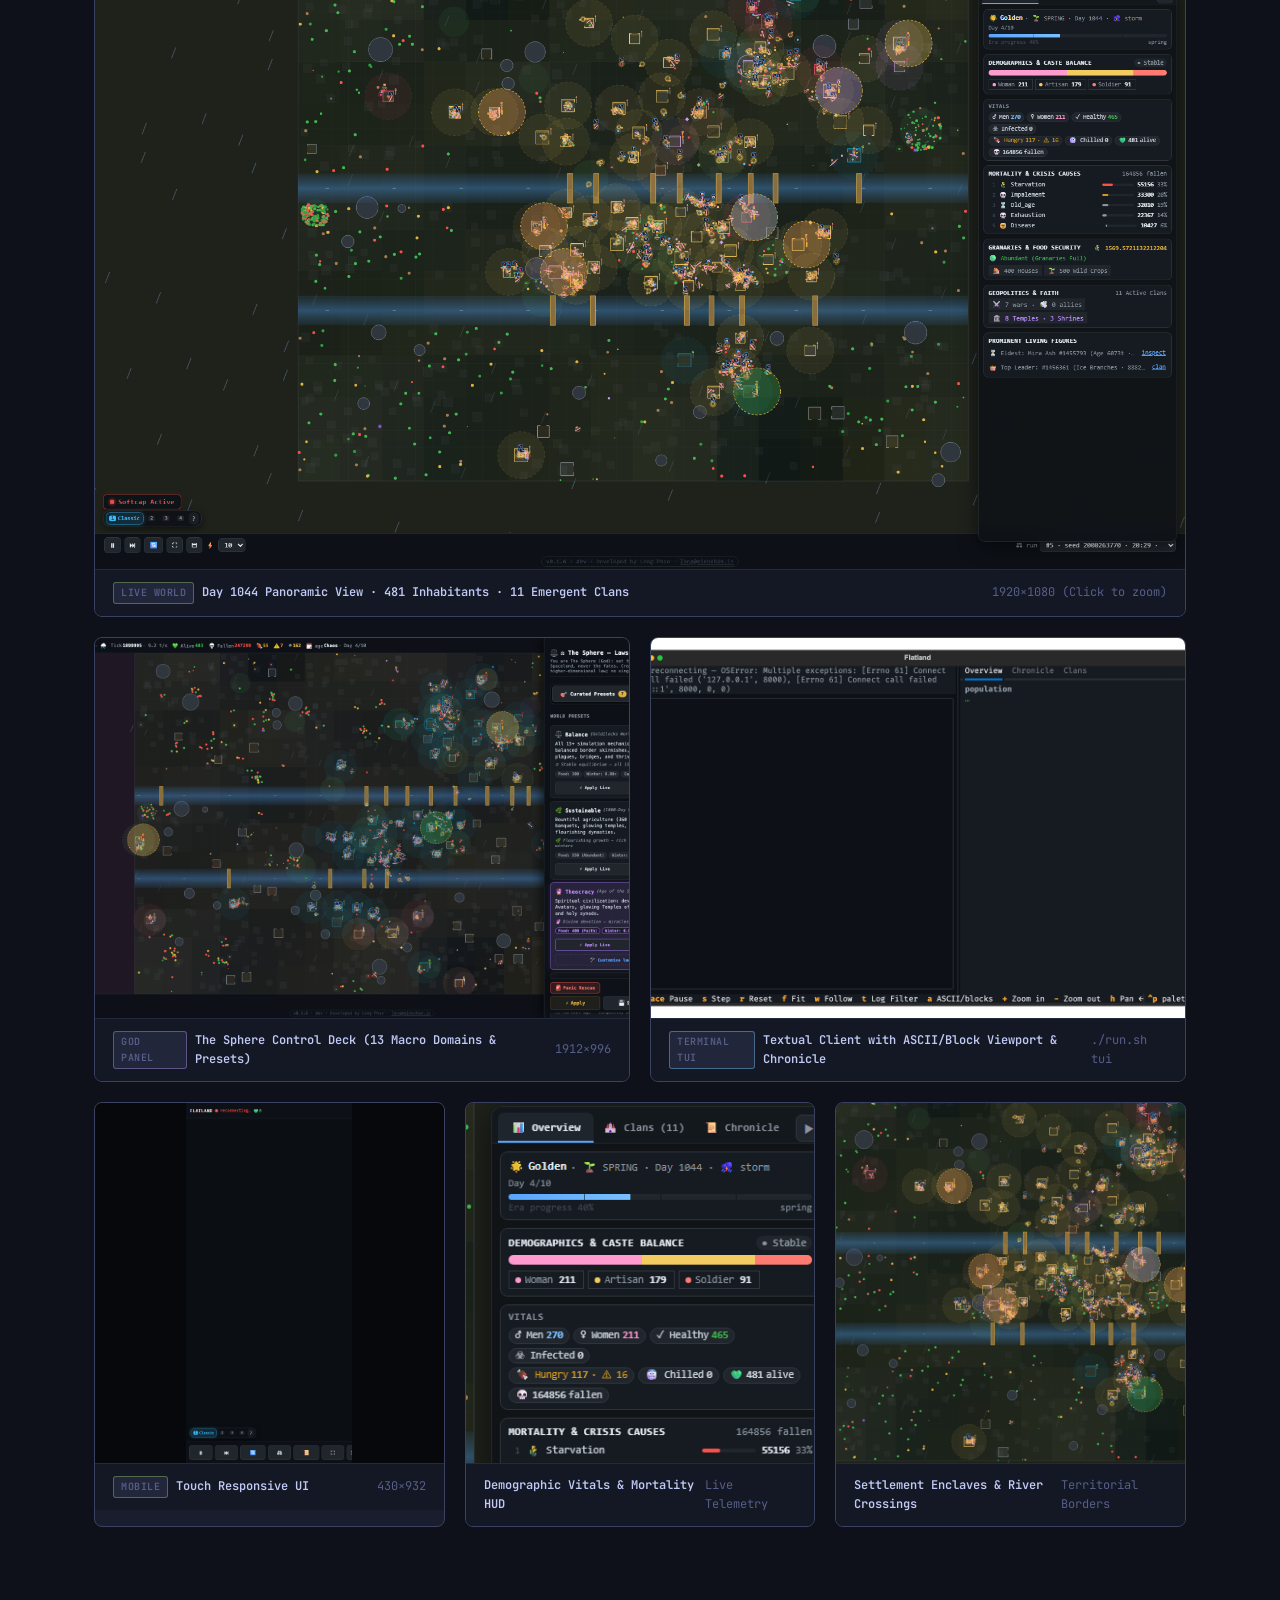
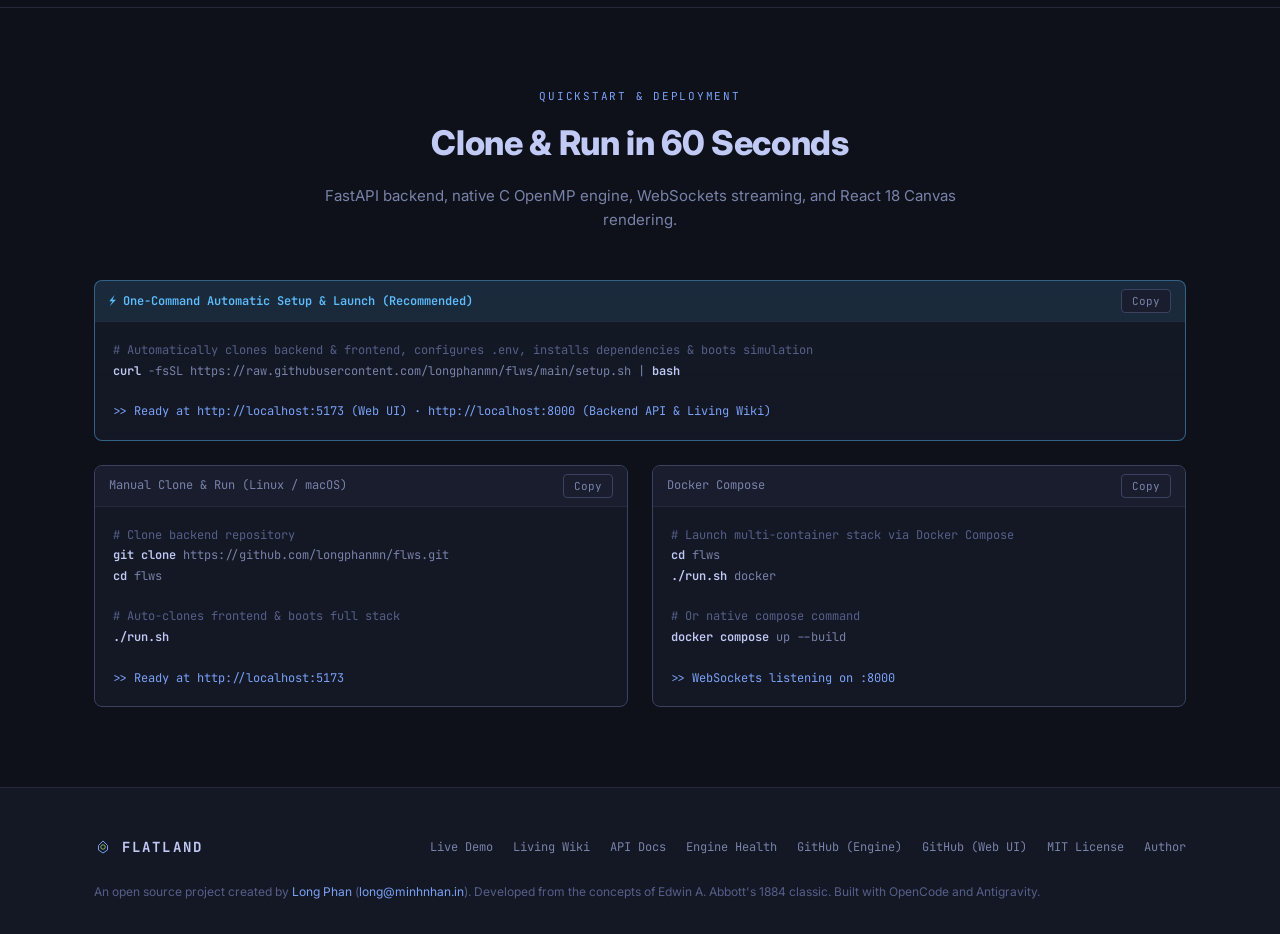
==== commit 22b17a43: "fix: resolve broken demo/wiki 404 links and normalize documentation routes" ====
--- a/index.html
+++ b/index.html
@@ -60,7 +60,7 @@
           <li><a href="#gallery" class="nav-link">Screenshots</a></li>
           <li><a href="#quickstart" class="nav-link">Quickstart</a></li>
           <li><a href="wiki/" class="nav-link">Wiki ↗</a></li>
-          <li><a href="https://longphanmn.github.io/flws-web/docs/" target="_blank" rel="noopener noreferrer" class="nav-link">Docs ↗</a></li>
+          <li><a href="docs/" class="nav-link">Docs ↗</a></li>
           <li><a href="health/" class="nav-link">Health ↗</a></li>
         </ul>
       </div>
@@ -109,7 +109,7 @@
         <li><a href="#quickstart" class="mobile-nav-link">Quickstart</a></li>
         <li class="mobile-nav-divider"></li>
         <li><a href="wiki/" class="mobile-nav-link">Living Wiki ↗</a></li>
-        <li><a href="https://longphanmn.github.io/flws-web/docs/" target="_blank" rel="noopener noreferrer" class="mobile-nav-link">API Docs ↗</a></li>
+        <li><a href="docs/" class="mobile-nav-link">API Docs ↗</a></li>
         <li><a href="health/" class="mobile-nav-link">Health Status ↗</a></li>
         <li><a href="https://github.com/longphanmn/flws" target="_blank" rel="noopener noreferrer" class="mobile-nav-link">GitHub (Engine) ↗</a></li>
         <li><a href="https://github.com/longphanmn/flws-web" target="_blank" rel="noopener noreferrer" class="mobile-nav-link">GitHub (Web UI) ↗</a></li>
@@ -675,7 +675,7 @@
         <ul class="footer-links">
           <li><a href="https://longphanmn.github.io/flws-web/" target="_blank" rel="noopener noreferrer">Live Demo</a></li>
           <li><a href="wiki/" target="_blank" rel="noopener noreferrer">Living Wiki</a></li>
-          <li><a href="https://longphanmn.github.io/flws-web/docs/" target="_blank" rel="noopener noreferrer">API Docs</a></li>
+          <li><a href="docs/" target="_blank" rel="noopener noreferrer">API Docs</a></li>
           <li><a href="health/" target="_blank" rel="noopener noreferrer">Engine Health</a></li>
           <li><a href="https://github.com/longphanmn/flws" target="_blank" rel="noopener noreferrer">GitHub (Engine)</a></li>
           <li><a href="https://github.com/longphanmn/flws-web" target="_blank" rel="noopener noreferrer">GitHub (Web UI)</a></li>
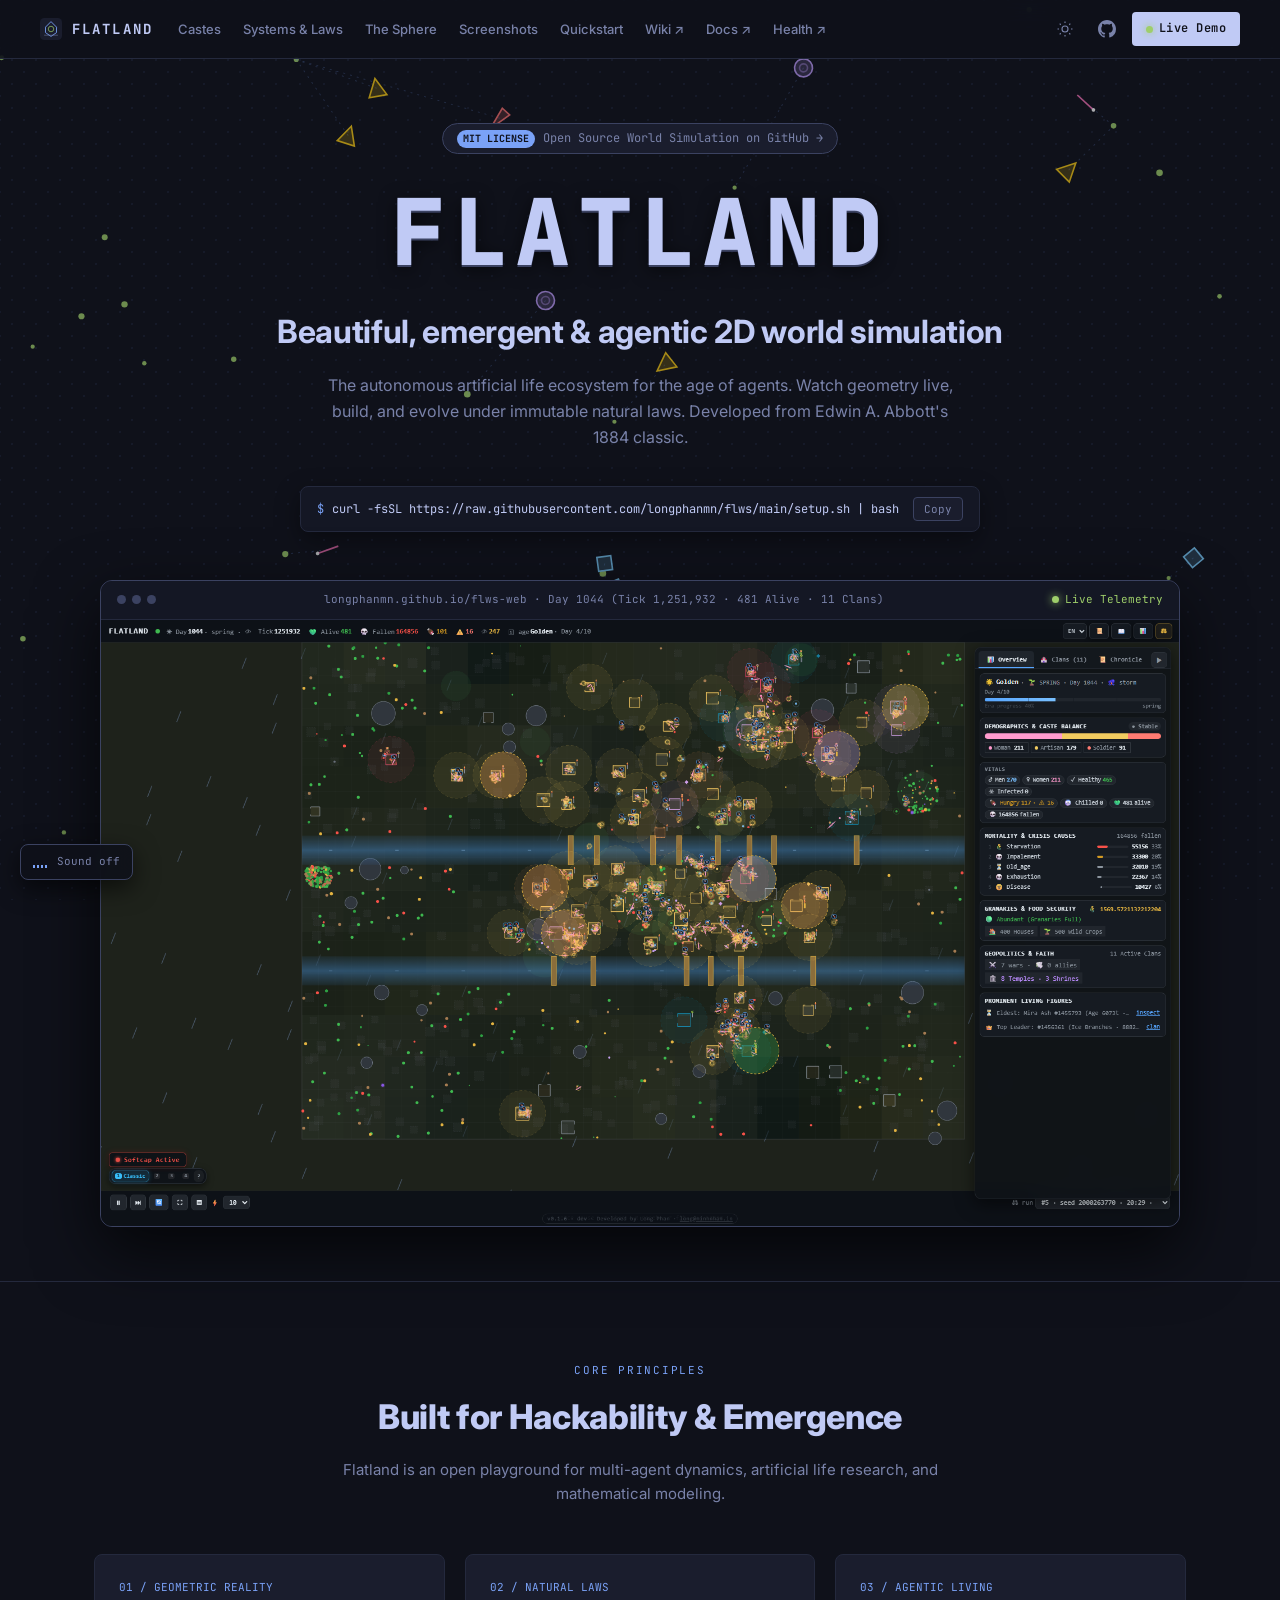
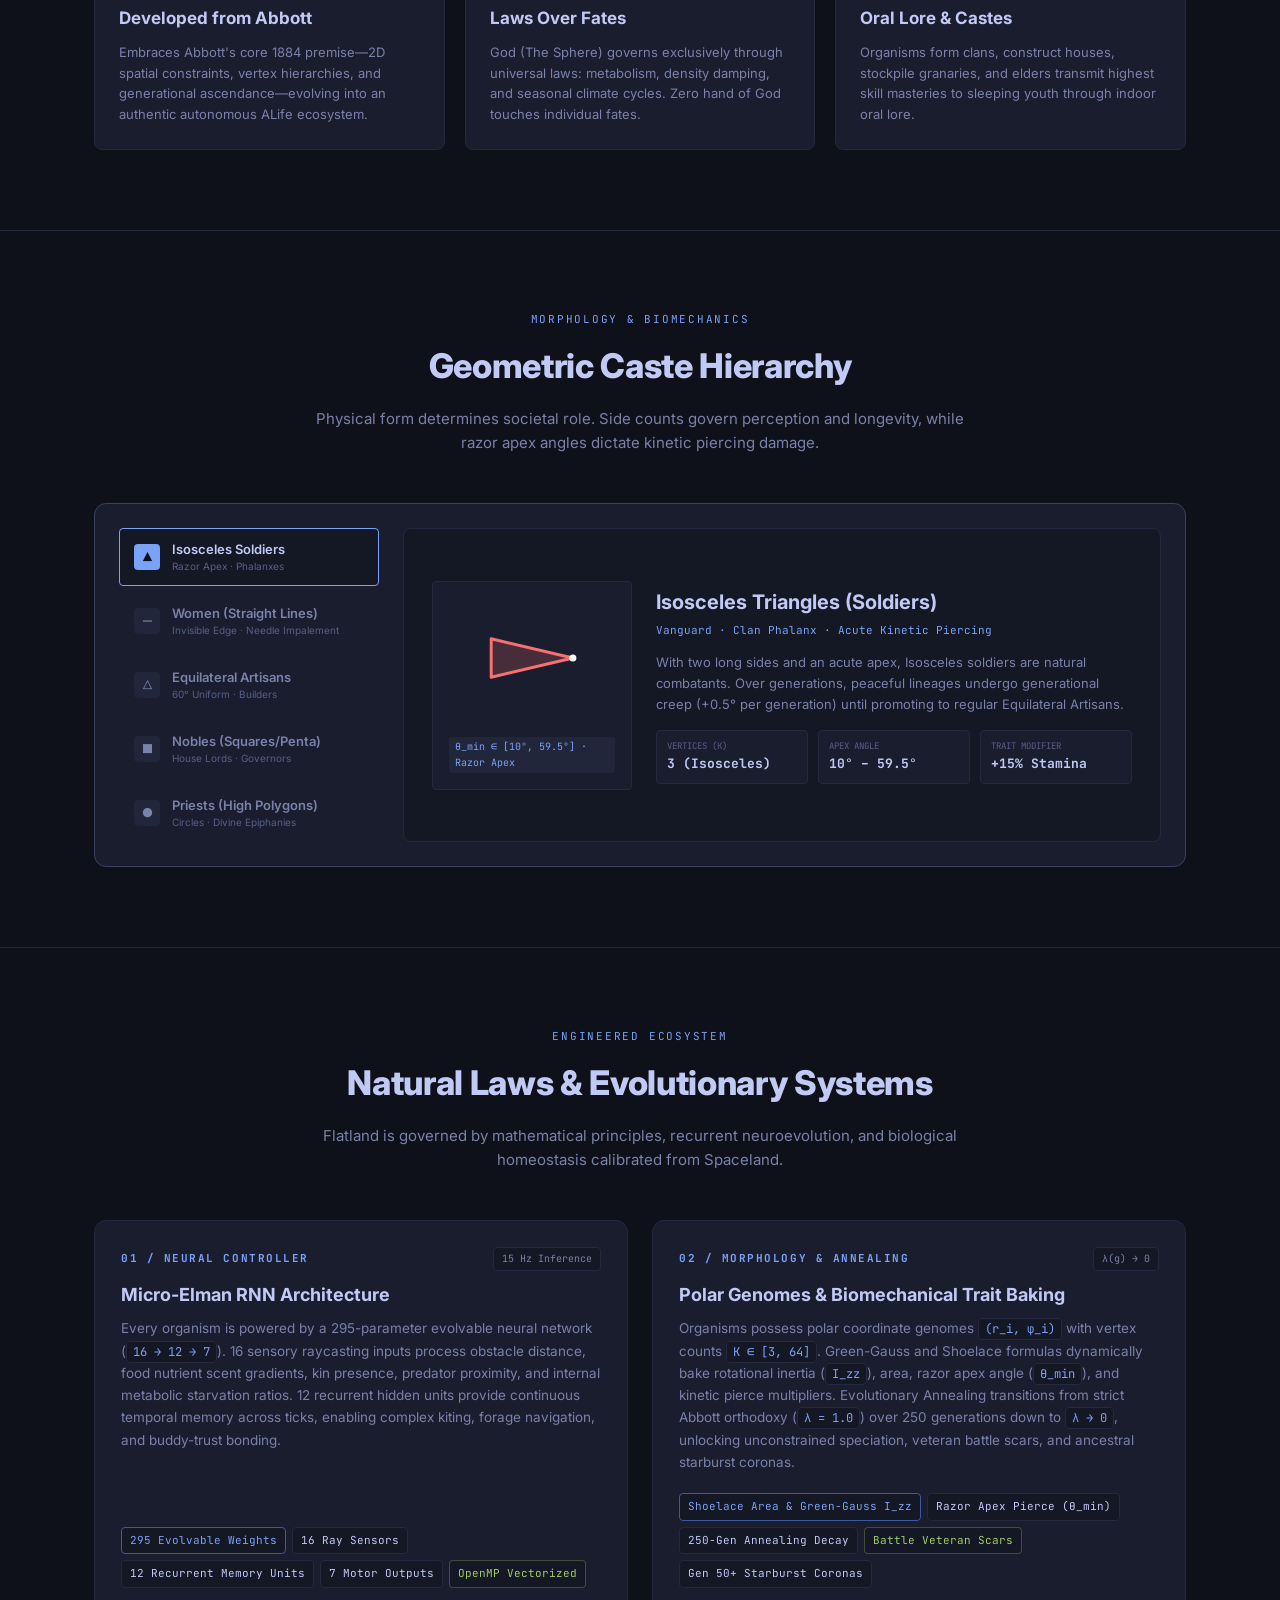
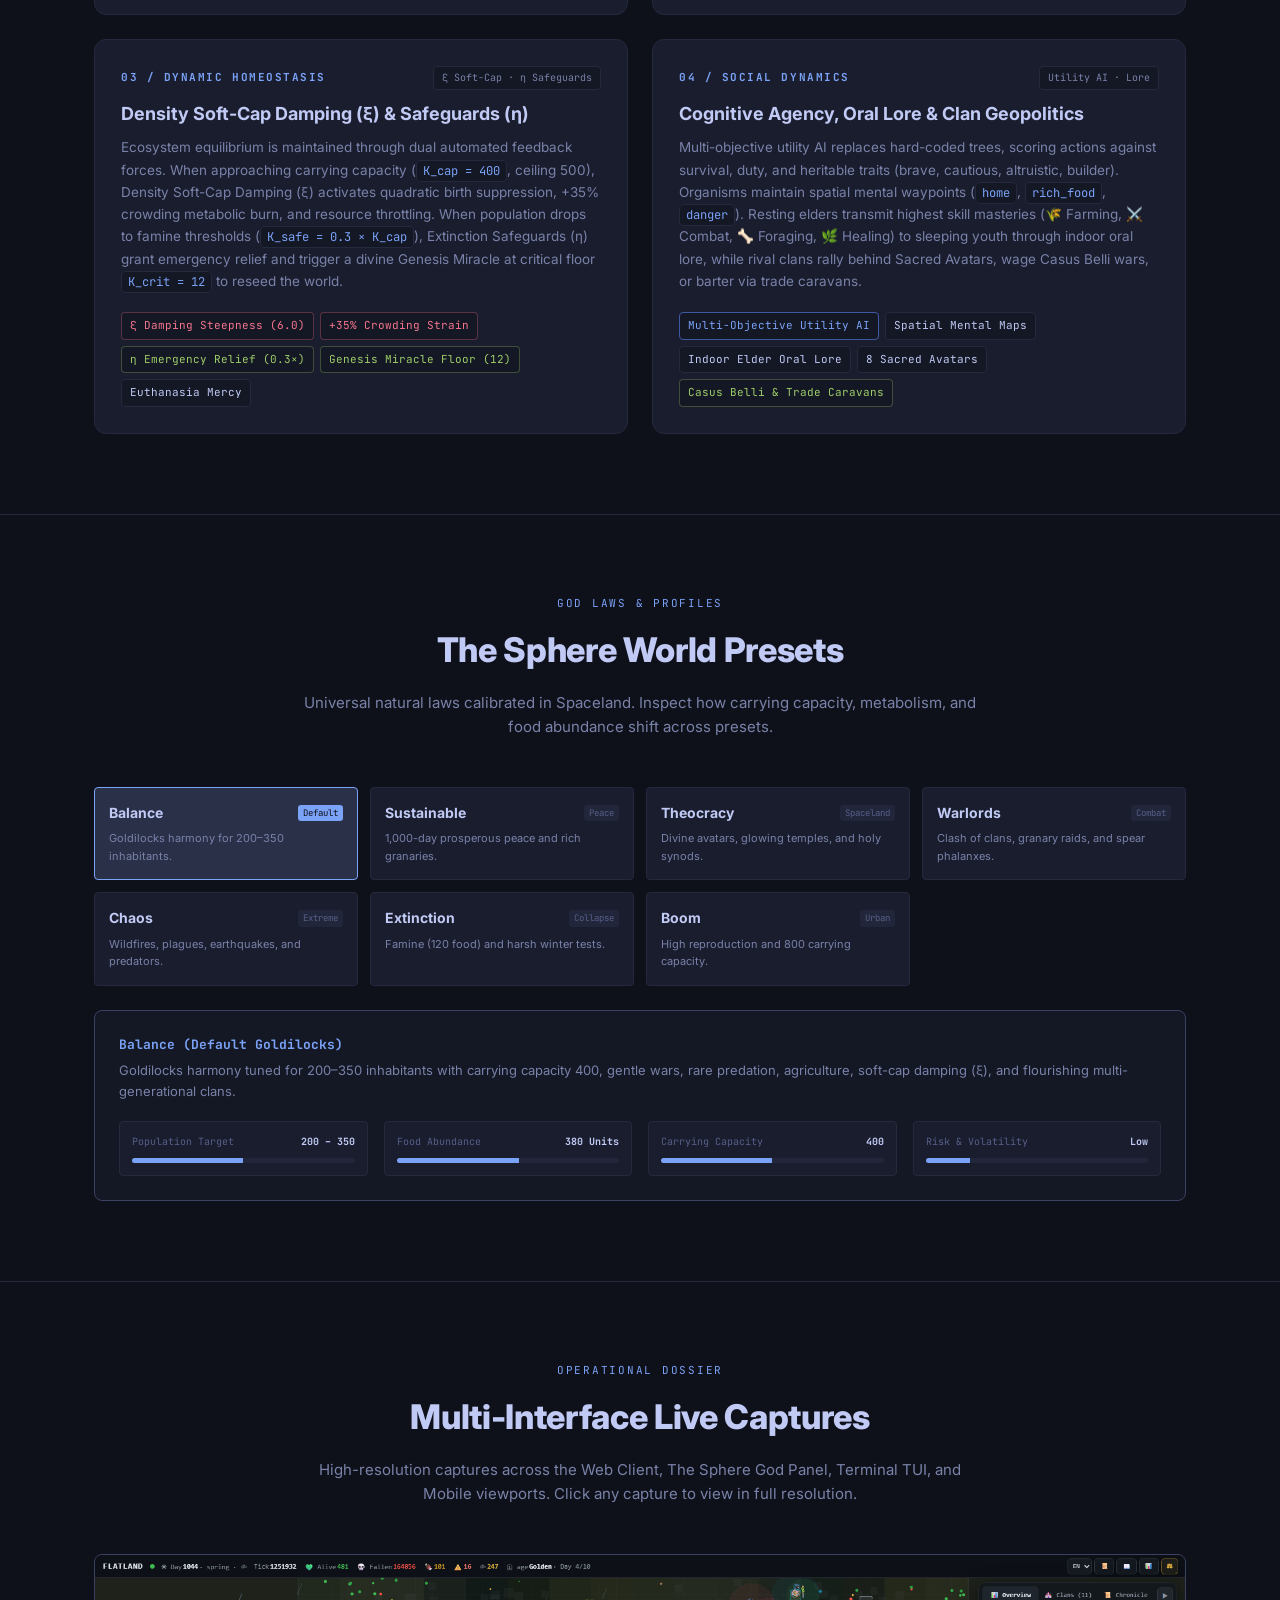
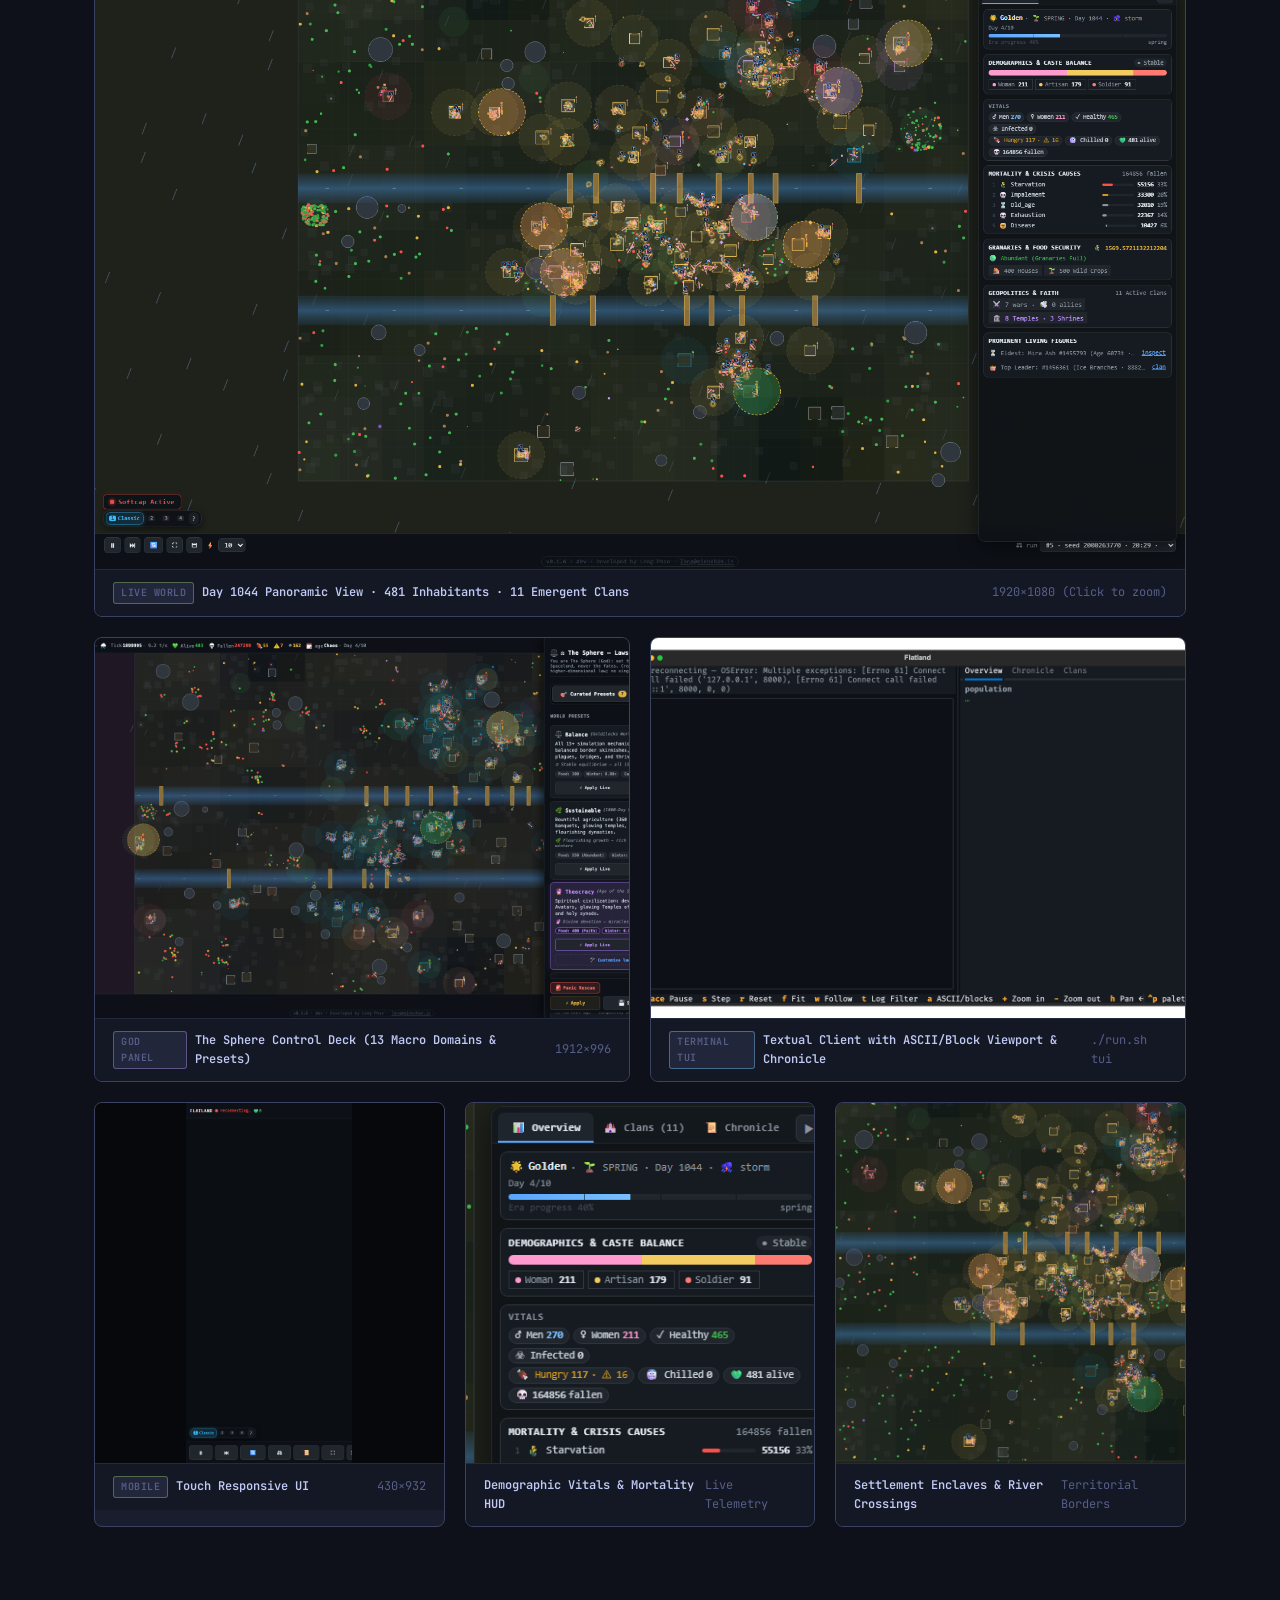
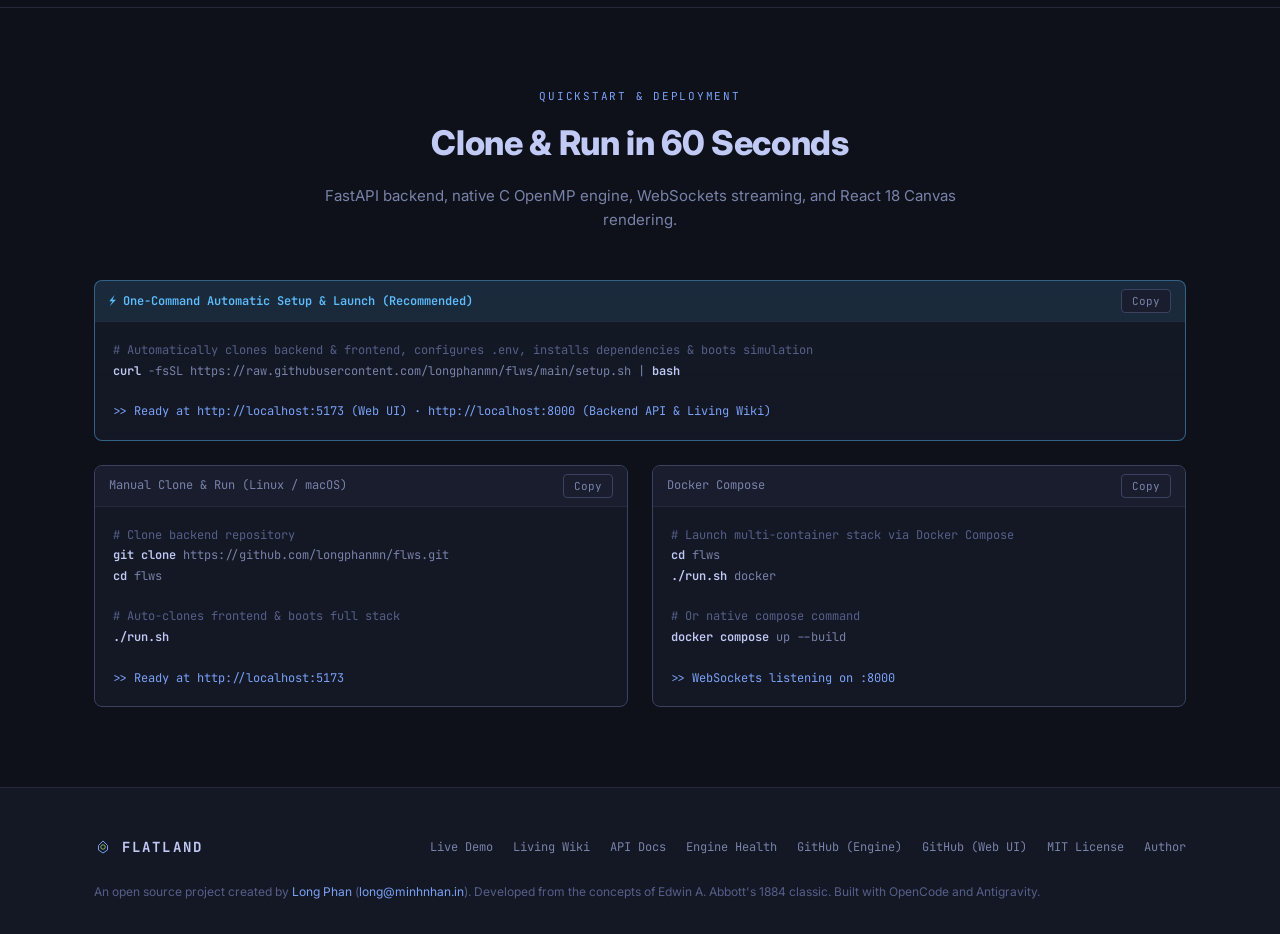
==== commit 90292732: "refactor(landing): scope flws-page purely to landing showcase and route backend docs/openapi to worl" ====
--- a/index.html
+++ b/index.html
@@ -59,9 +59,9 @@
           <li><a href="#sphere" class="nav-link">The Sphere</a></li>
           <li><a href="#gallery" class="nav-link">Screenshots</a></li>
           <li><a href="#quickstart" class="nav-link">Quickstart</a></li>
-          <li><a href="wiki/" class="nav-link">Wiki ↗</a></li>
-          <li><a href="docs/" class="nav-link">Docs ↗</a></li>
-          <li><a href="health/" class="nav-link">Health ↗</a></li>
+          <li><a href="https://world.minhnhan.in/wiki" target="_blank" rel="noopener noreferrer" class="nav-link">Wiki ↗</a></li>
+          <li><a href="https://world.minhnhan.in/docs" target="_blank" rel="noopener noreferrer" class="nav-link">Docs ↗</a></li>
+          <li><a href="https://world.minhnhan.in/health" target="_blank" rel="noopener noreferrer" class="nav-link">Health ↗</a></li>
         </ul>
       </div>
 
@@ -108,9 +108,9 @@
         <li><a href="#gallery" class="mobile-nav-link">Screenshots</a></li>
         <li><a href="#quickstart" class="mobile-nav-link">Quickstart</a></li>
         <li class="mobile-nav-divider"></li>
-        <li><a href="wiki/" class="mobile-nav-link">Living Wiki ↗</a></li>
-        <li><a href="docs/" class="mobile-nav-link">API Docs ↗</a></li>
-        <li><a href="health/" class="mobile-nav-link">Health Status ↗</a></li>
+        <li><a href="https://world.minhnhan.in/wiki" target="_blank" rel="noopener noreferrer" class="mobile-nav-link">Living Wiki ↗</a></li>
+        <li><a href="https://world.minhnhan.in/docs" target="_blank" rel="noopener noreferrer" class="mobile-nav-link">API Docs ↗</a></li>
+        <li><a href="https://world.minhnhan.in/health" target="_blank" rel="noopener noreferrer" class="mobile-nav-link">Health Status ↗</a></li>
         <li><a href="https://github.com/longphanmn/flws" target="_blank" rel="noopener noreferrer" class="mobile-nav-link">GitHub (Engine) ↗</a></li>
         <li><a href="https://github.com/longphanmn/flws-web" target="_blank" rel="noopener noreferrer" class="mobile-nav-link">GitHub (Web UI) ↗</a></li>
       </ul>
@@ -674,9 +674,9 @@
 
         <ul class="footer-links">
           <li><a href="https://longphanmn.github.io/flws-web/" target="_blank" rel="noopener noreferrer">Live Demo</a></li>
-          <li><a href="wiki/" target="_blank" rel="noopener noreferrer">Living Wiki</a></li>
-          <li><a href="docs/" target="_blank" rel="noopener noreferrer">API Docs</a></li>
-          <li><a href="health/" target="_blank" rel="noopener noreferrer">Engine Health</a></li>
+          <li><a href="https://world.minhnhan.in/wiki" target="_blank" rel="noopener noreferrer">Living Wiki</a></li>
+          <li><a href="https://world.minhnhan.in/docs" target="_blank" rel="noopener noreferrer">API Docs</a></li>
+          <li><a href="https://world.minhnhan.in/health" target="_blank" rel="noopener noreferrer">Engine Health</a></li>
           <li><a href="https://github.com/longphanmn/flws" target="_blank" rel="noopener noreferrer">GitHub (Engine)</a></li>
           <li><a href="https://github.com/longphanmn/flws-web" target="_blank" rel="noopener noreferrer">GitHub (Web UI)</a></li>
           <li><a href="https://github.com/longphanmn/flws/blob/main/LICENSE" target="_blank" rel="noopener noreferrer">MIT License</a></li>
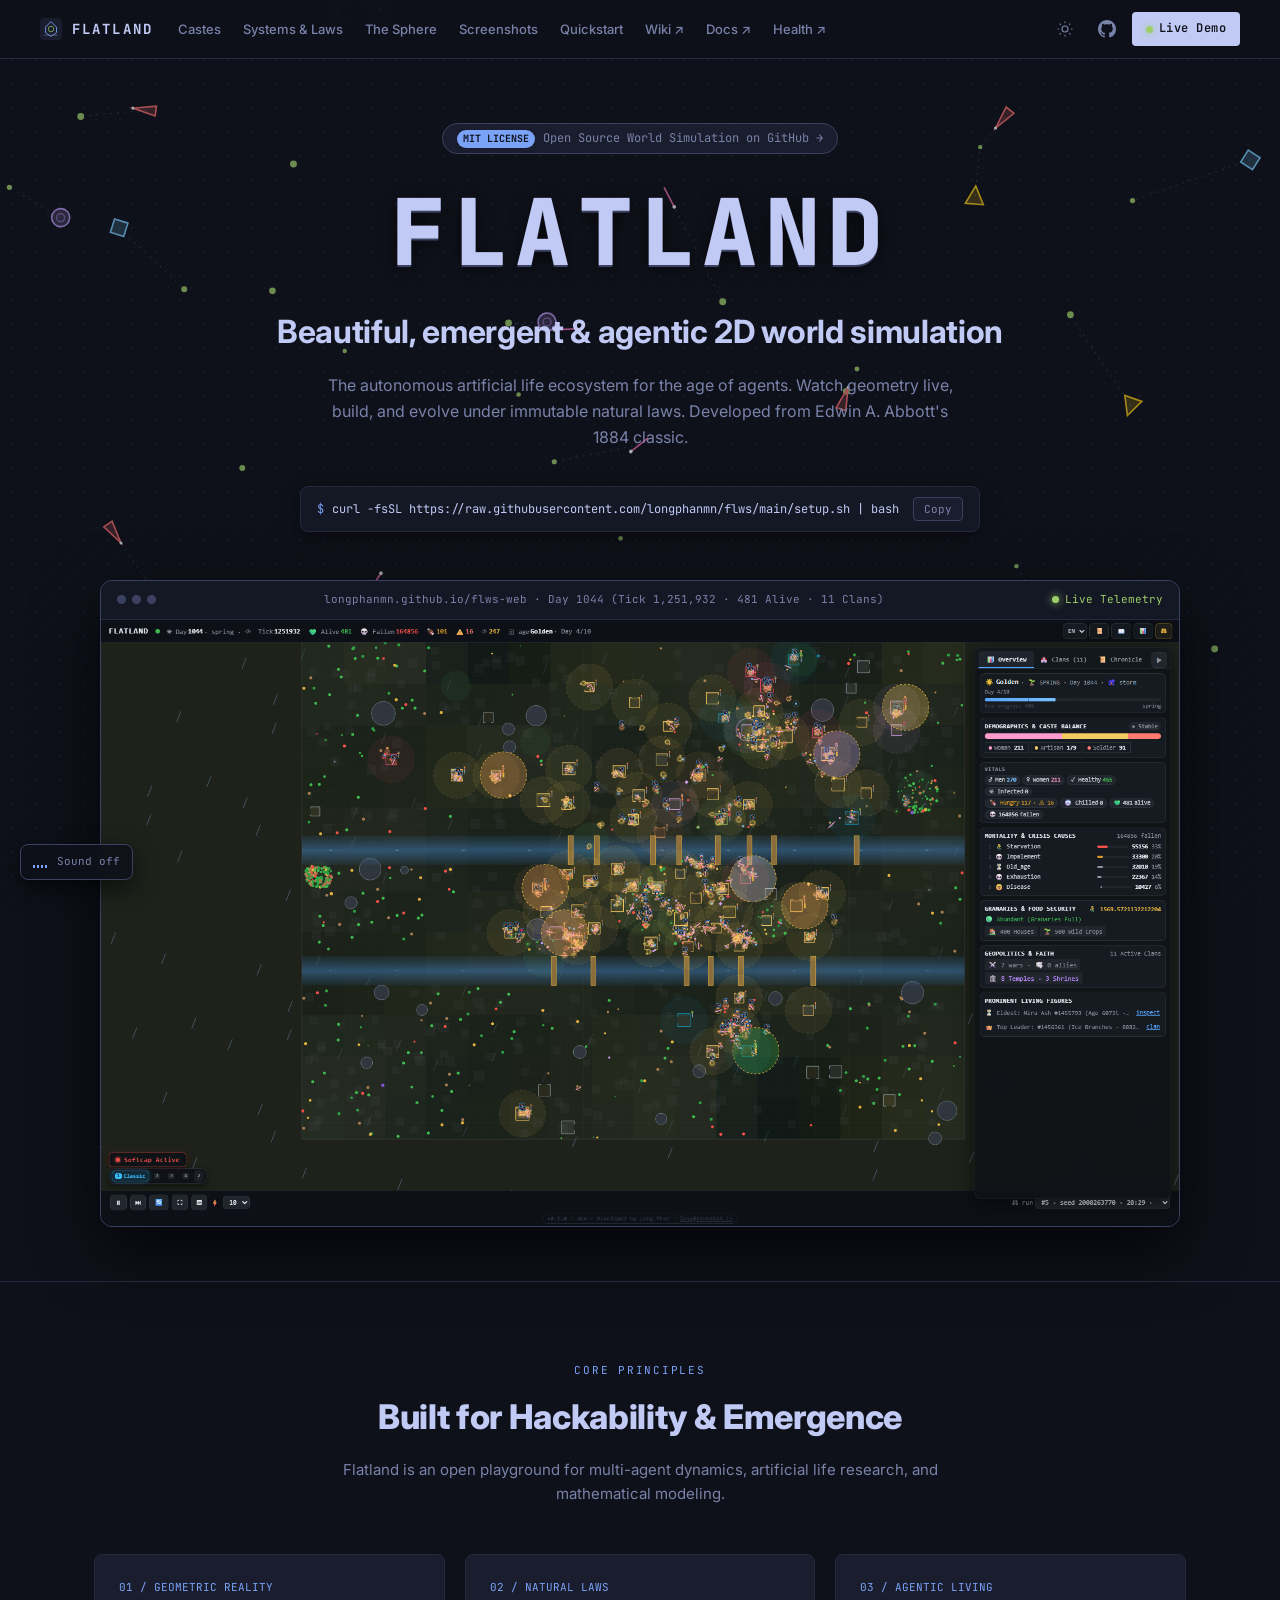
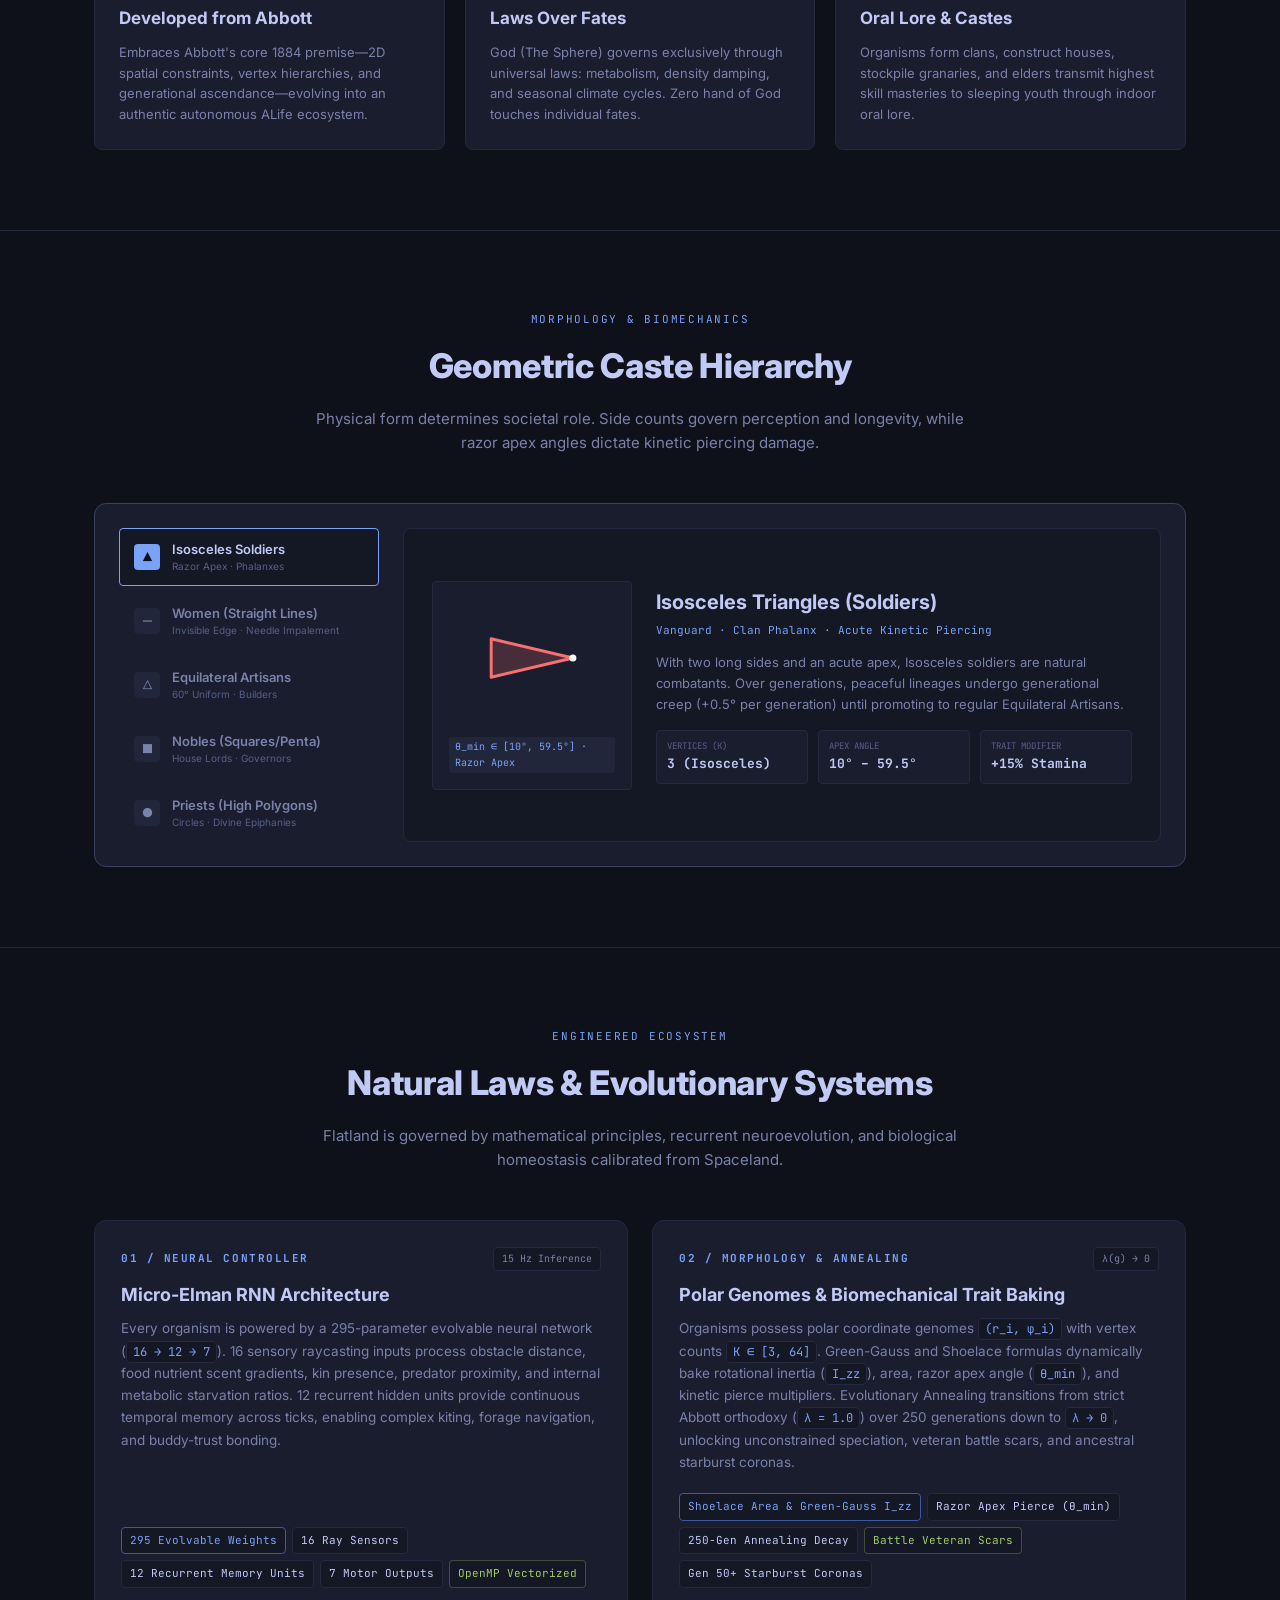
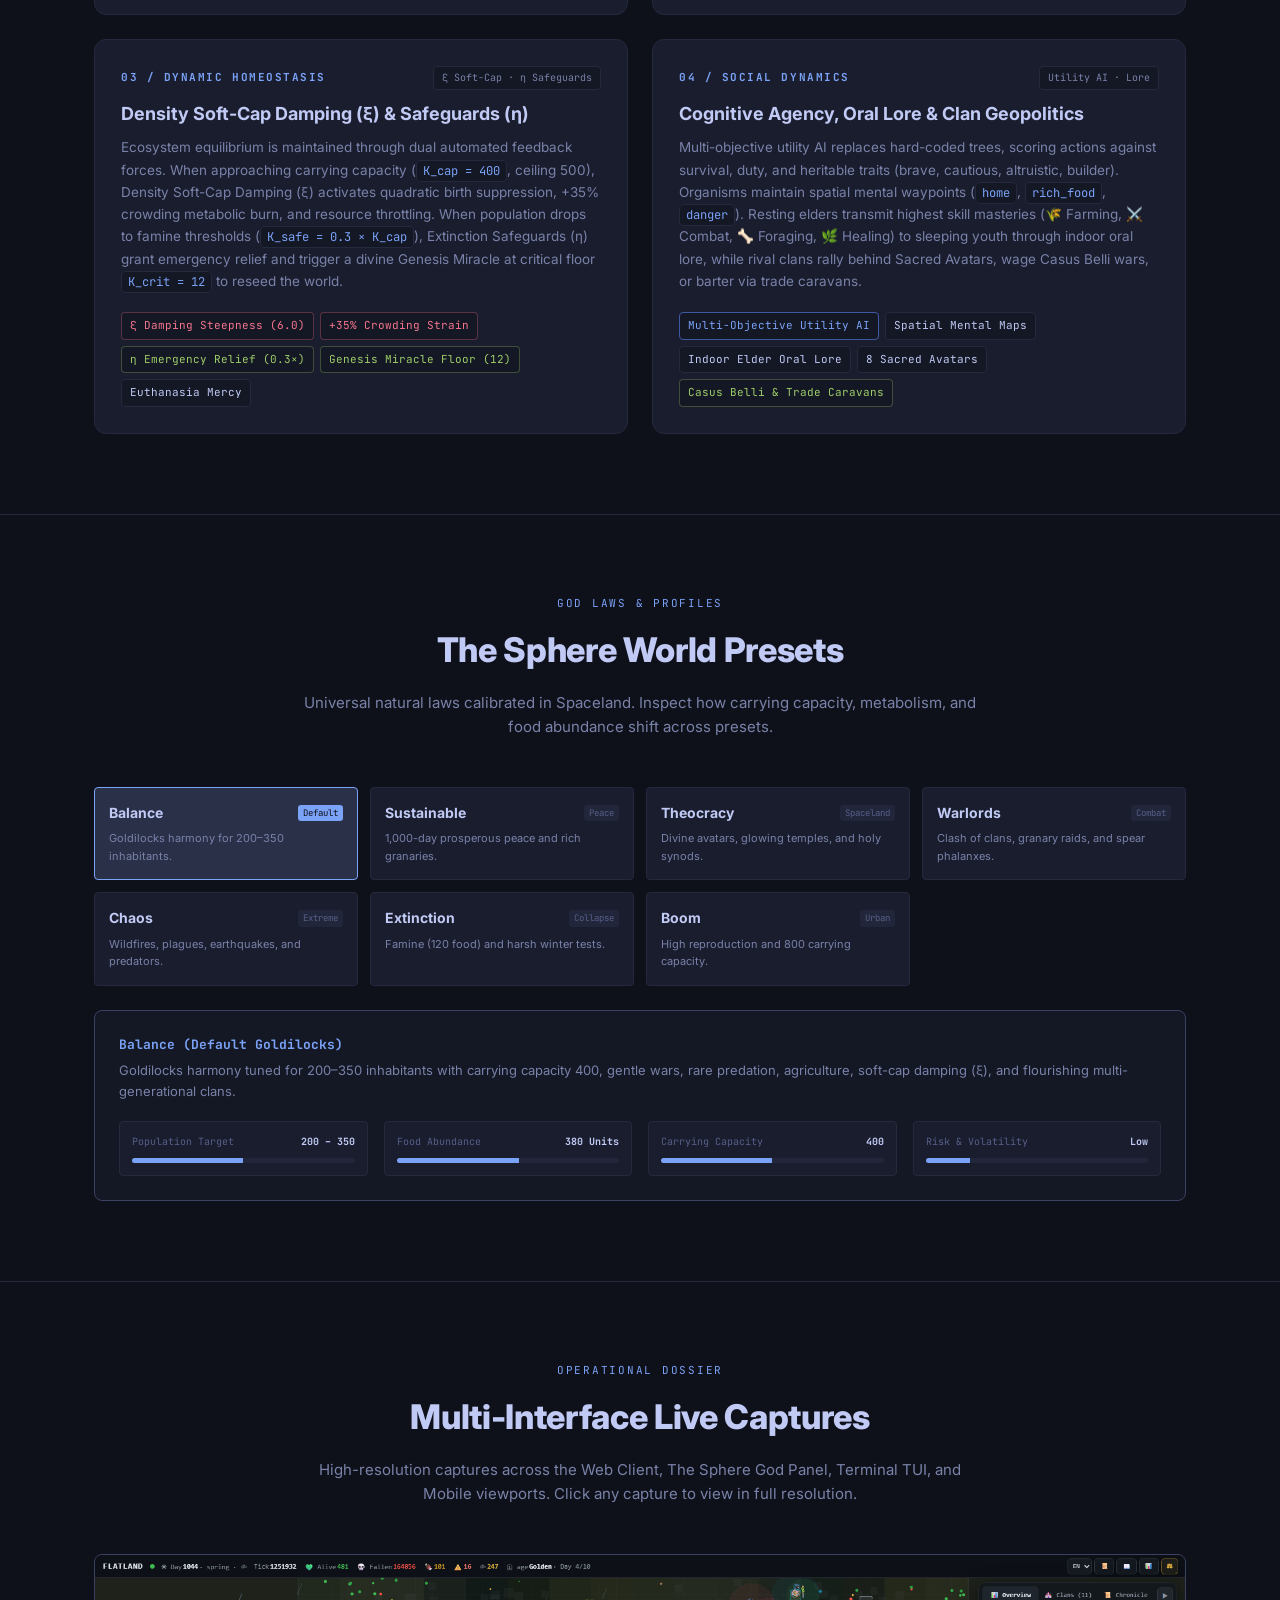
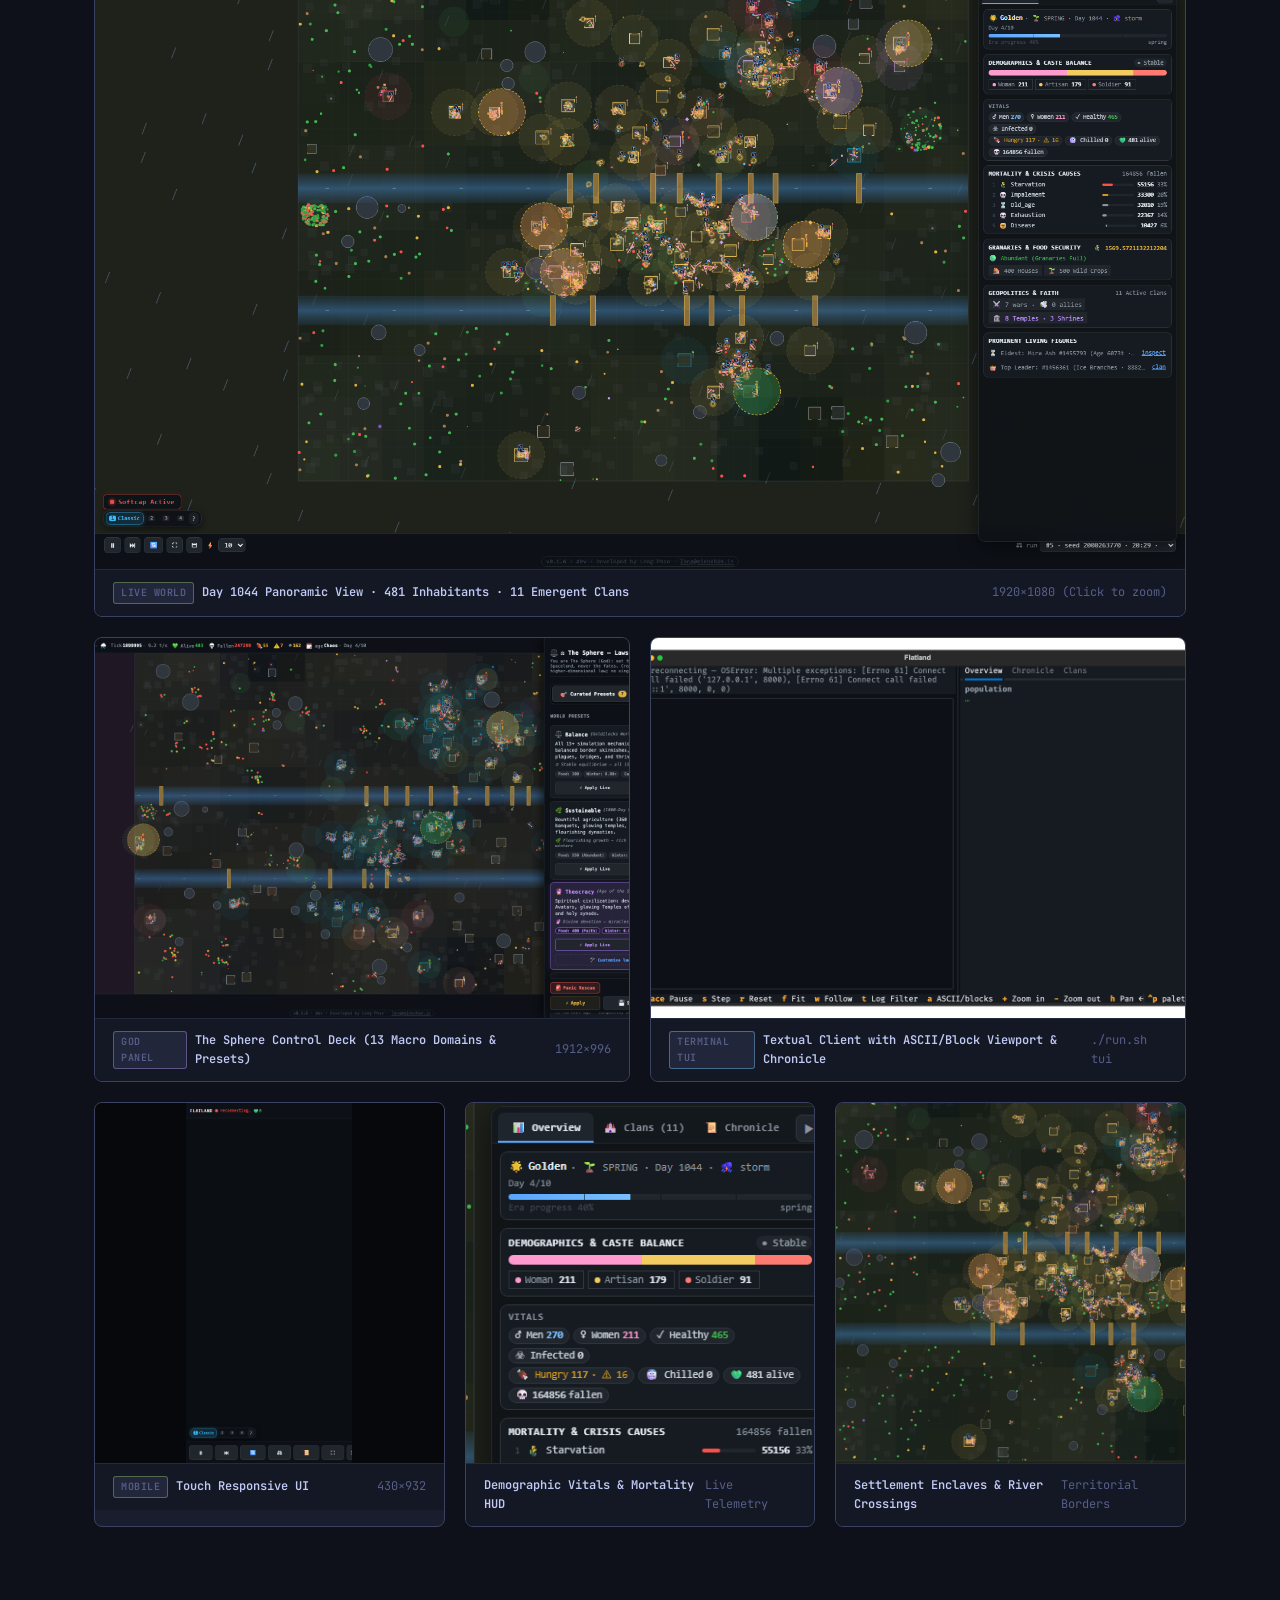
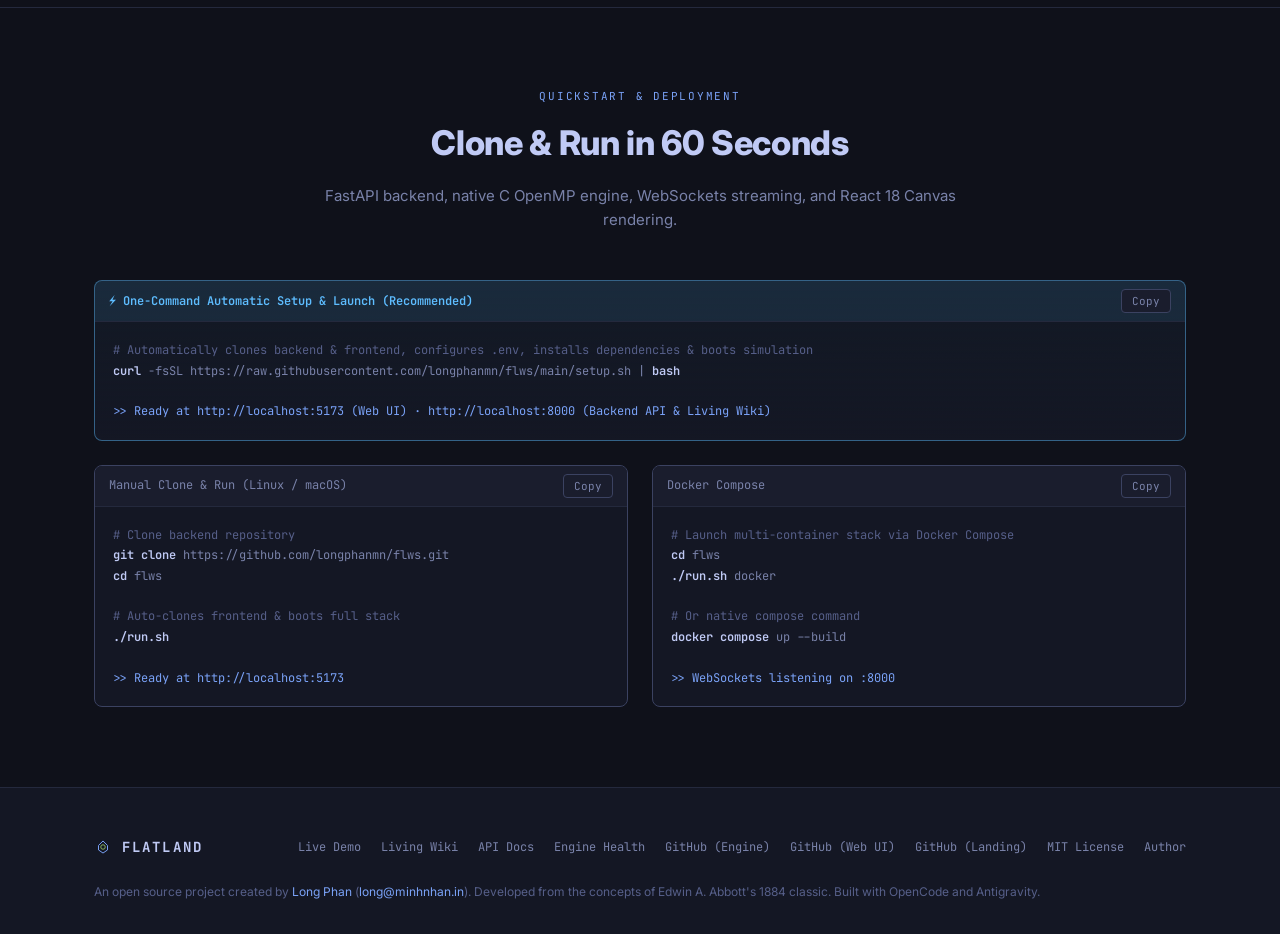
==== commit 49a14241: "fix(links): point all wiki, docs, health to flws-web and add flws-page repo link" ====
--- a/index.html
+++ b/index.html
@@ -59,9 +59,9 @@
           <li><a href="#sphere" class="nav-link">The Sphere</a></li>
           <li><a href="#gallery" class="nav-link">Screenshots</a></li>
           <li><a href="#quickstart" class="nav-link">Quickstart</a></li>
-          <li><a href="https://world.minhnhan.in/wiki" target="_blank" rel="noopener noreferrer" class="nav-link">Wiki ↗</a></li>
-          <li><a href="https://world.minhnhan.in/docs" target="_blank" rel="noopener noreferrer" class="nav-link">Docs ↗</a></li>
-          <li><a href="https://world.minhnhan.in/health" target="_blank" rel="noopener noreferrer" class="nav-link">Health ↗</a></li>
+          <li><a href="https://longphanmn.github.io/flws-web/wiki/" target="_blank" rel="noopener noreferrer" class="nav-link">Wiki ↗</a></li>
+          <li><a href="https://longphanmn.github.io/flws-web/docs/" target="_blank" rel="noopener noreferrer" class="nav-link">Docs ↗</a></li>
+          <li><a href="https://longphanmn.github.io/flws-web/health/" target="_blank" rel="noopener noreferrer" class="nav-link">Health ↗</a></li>
         </ul>
       </div>
 
@@ -108,11 +108,12 @@
         <li><a href="#gallery" class="mobile-nav-link">Screenshots</a></li>
         <li><a href="#quickstart" class="mobile-nav-link">Quickstart</a></li>
         <li class="mobile-nav-divider"></li>
-        <li><a href="https://world.minhnhan.in/wiki" target="_blank" rel="noopener noreferrer" class="mobile-nav-link">Living Wiki ↗</a></li>
-        <li><a href="https://world.minhnhan.in/docs" target="_blank" rel="noopener noreferrer" class="mobile-nav-link">API Docs ↗</a></li>
-        <li><a href="https://world.minhnhan.in/health" target="_blank" rel="noopener noreferrer" class="mobile-nav-link">Health Status ↗</a></li>
+        <li><a href="https://longphanmn.github.io/flws-web/wiki/" target="_blank" rel="noopener noreferrer" class="mobile-nav-link">Living Wiki ↗</a></li>
+        <li><a href="https://longphanmn.github.io/flws-web/docs/" target="_blank" rel="noopener noreferrer" class="mobile-nav-link">API Docs ↗</a></li>
+        <li><a href="https://longphanmn.github.io/flws-web/health/" target="_blank" rel="noopener noreferrer" class="mobile-nav-link">Health Status ↗</a></li>
         <li><a href="https://github.com/longphanmn/flws" target="_blank" rel="noopener noreferrer" class="mobile-nav-link">GitHub (Engine) ↗</a></li>
         <li><a href="https://github.com/longphanmn/flws-web" target="_blank" rel="noopener noreferrer" class="mobile-nav-link">GitHub (Web UI) ↗</a></li>
+        <li><a href="https://github.com/longphanmn/flws-page" target="_blank" rel="noopener noreferrer" class="mobile-nav-link">GitHub (Landing) ↗</a></li>
       </ul>
     </div>
   </header>
@@ -674,11 +675,12 @@
 
         <ul class="footer-links">
           <li><a href="https://longphanmn.github.io/flws-web/" target="_blank" rel="noopener noreferrer">Live Demo</a></li>
-          <li><a href="https://world.minhnhan.in/wiki" target="_blank" rel="noopener noreferrer">Living Wiki</a></li>
-          <li><a href="https://world.minhnhan.in/docs" target="_blank" rel="noopener noreferrer">API Docs</a></li>
-          <li><a href="https://world.minhnhan.in/health" target="_blank" rel="noopener noreferrer">Engine Health</a></li>
+          <li><a href="https://longphanmn.github.io/flws-web/wiki/" target="_blank" rel="noopener noreferrer">Living Wiki</a></li>
+          <li><a href="https://longphanmn.github.io/flws-web/docs/" target="_blank" rel="noopener noreferrer">API Docs</a></li>
+          <li><a href="https://longphanmn.github.io/flws-web/health/" target="_blank" rel="noopener noreferrer">Engine Health</a></li>
           <li><a href="https://github.com/longphanmn/flws" target="_blank" rel="noopener noreferrer">GitHub (Engine)</a></li>
           <li><a href="https://github.com/longphanmn/flws-web" target="_blank" rel="noopener noreferrer">GitHub (Web UI)</a></li>
+          <li><a href="https://github.com/longphanmn/flws-page" target="_blank" rel="noopener noreferrer">GitHub (Landing)</a></li>
           <li><a href="https://github.com/longphanmn/flws/blob/main/LICENSE" target="_blank" rel="noopener noreferrer">MIT License</a></li>
           <li><a href="https://minhnhan.in/?lang=en" target="_blank" rel="noopener noreferrer">Author</a></li>
         </ul>
